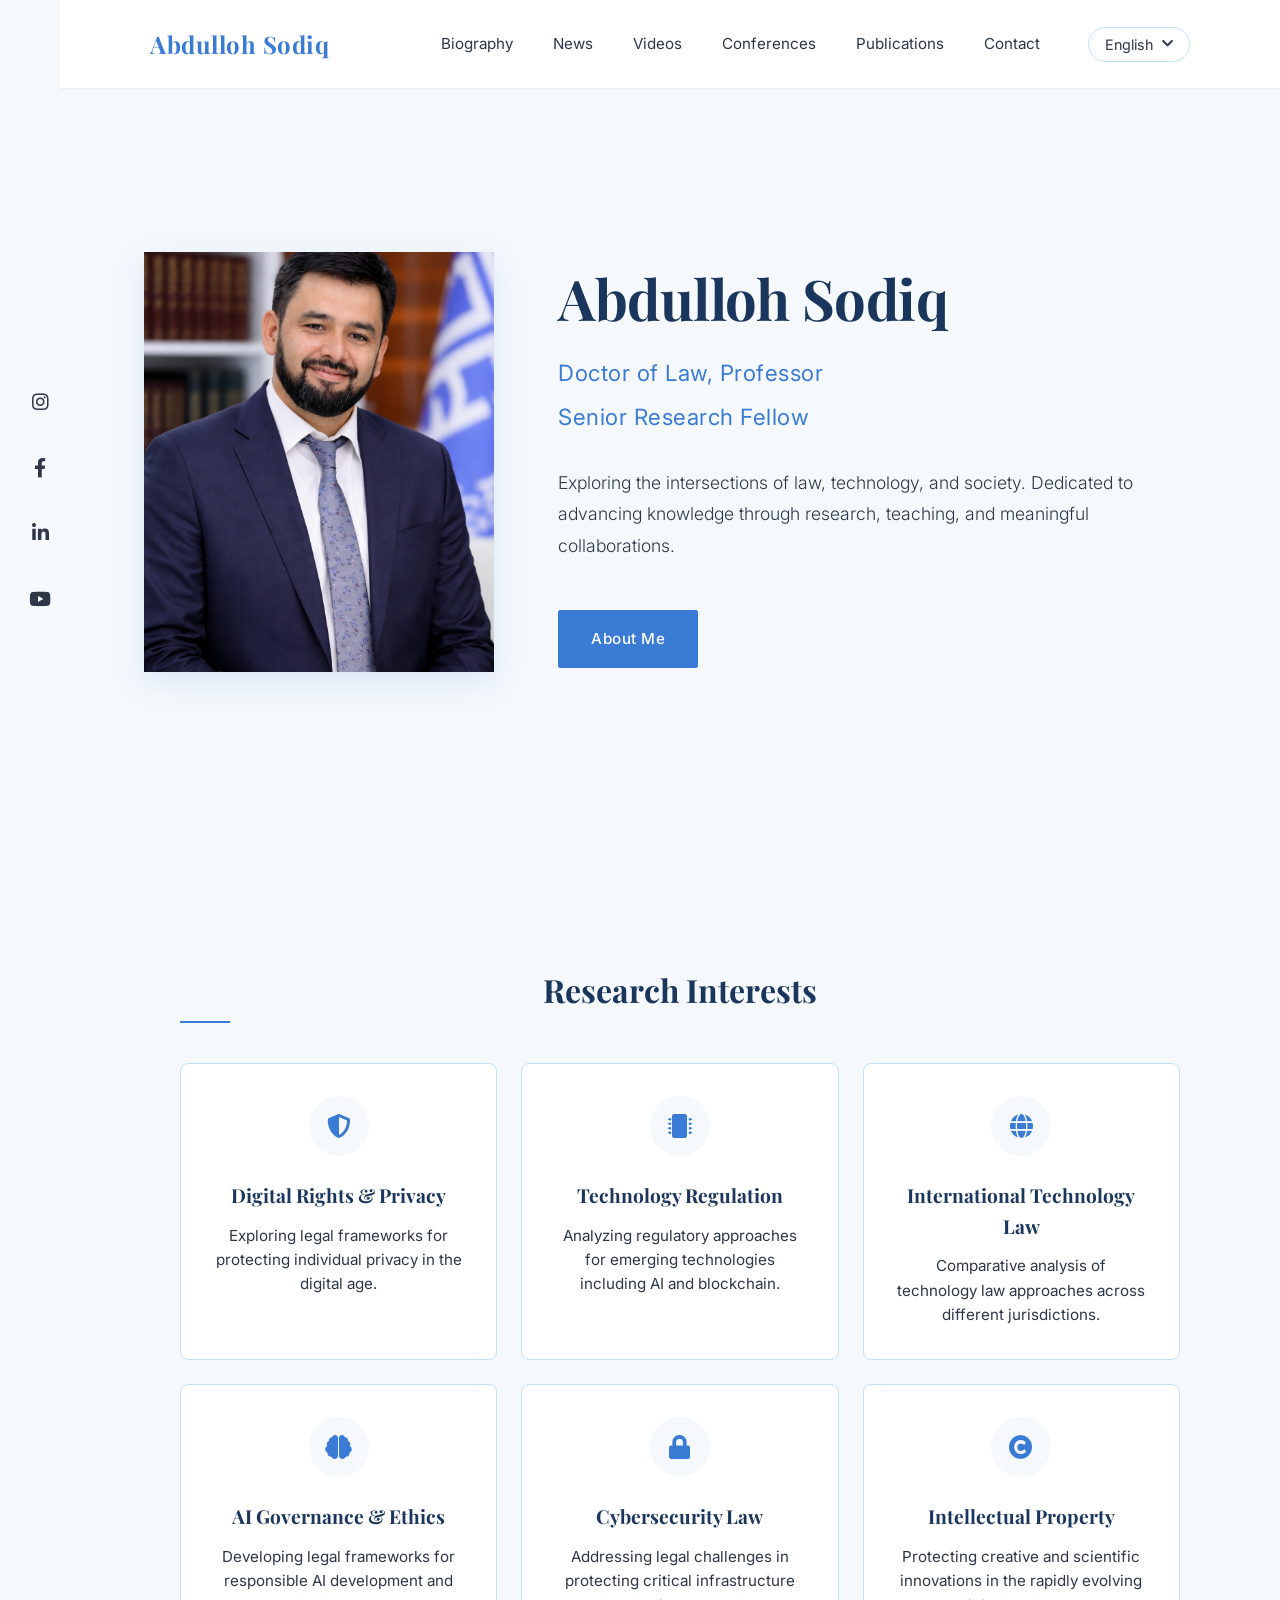
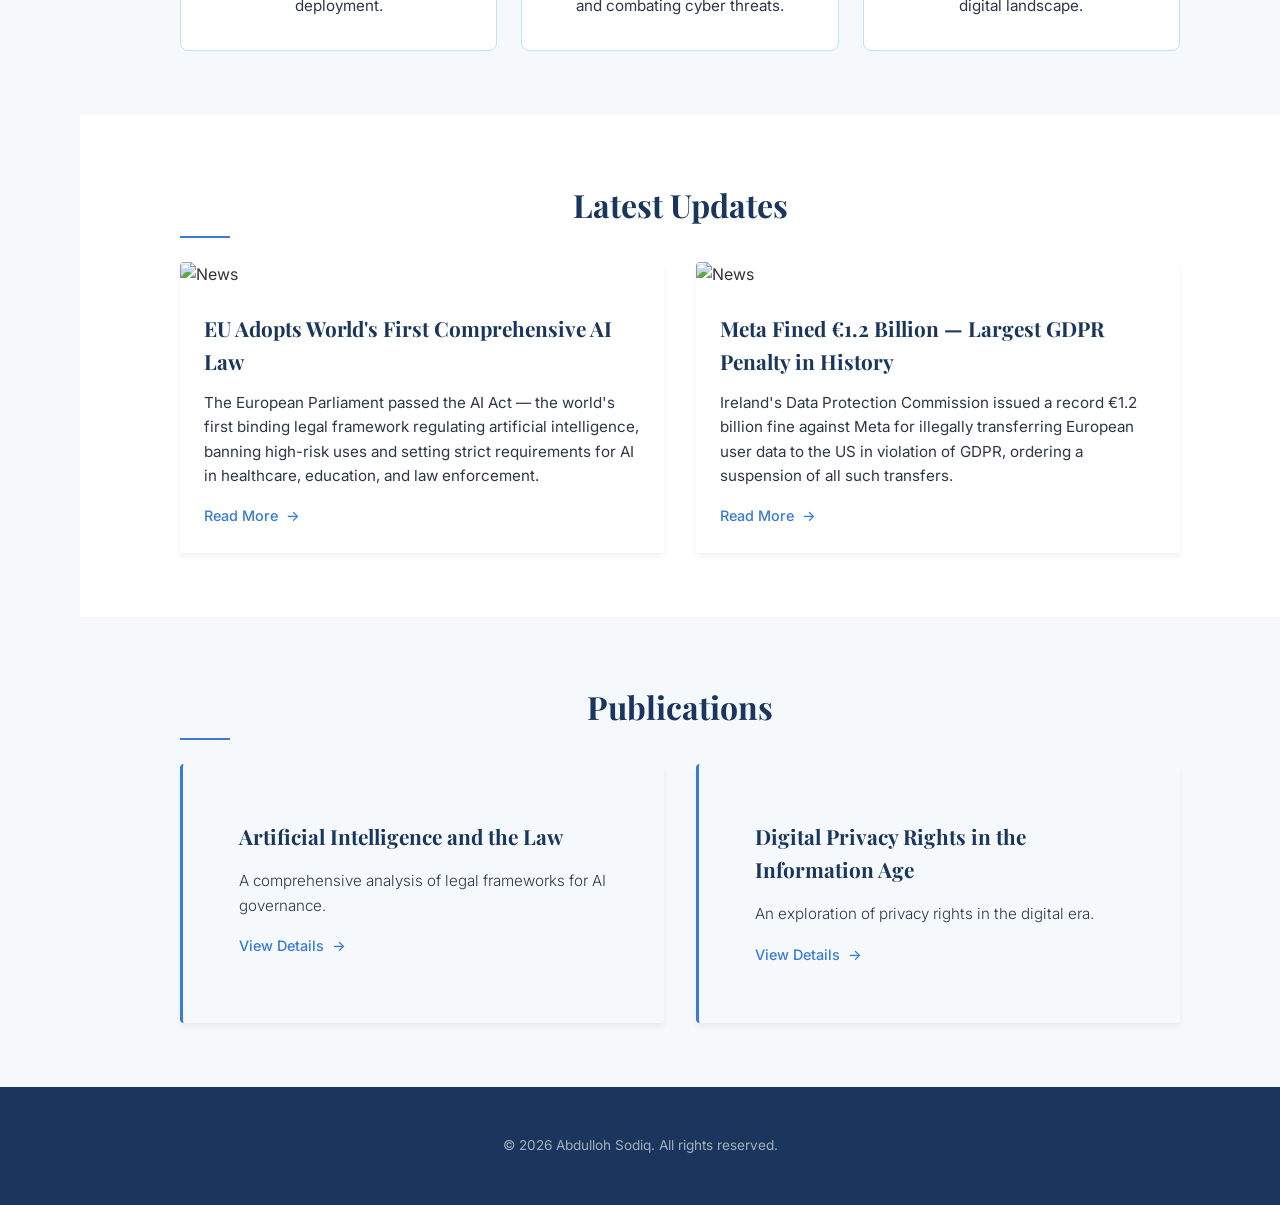
==== index.html @ 6190a271 "Update index.html" ====
<!DOCTYPE html>
<html lang="en">
<head>
    <meta charset="UTF-8">
    <meta name="viewport" content="width=device-width, initial-scale=1.0">
    <title>Abdulloh Sodiq - Professional Portfolio</title>
    <link href="https://fonts.googleapis.com/css2?family=Playfair+Display:wght@700&family=Inter:wght@300;400;500;600&display=swap" rel="stylesheet">
    <link rel="stylesheet" href="https://cdnjs.cloudflare.com/ajax/libs/font-awesome/5.15.3/css/all.min.css">
    <link rel="stylesheet" href="styles.css">
    
    <style>
        /* --- Layout Structure: Sidebar + Header --- */
        
        /* 1. Social Sidebar: Fixed Far Left, Full Height */
        .social-sidebar {
            position: fixed;
            top: 0;
            left: 0;
            height: 100vh; 
            width: 80px;
            background-color: var(--bg-white);
            border-right: 1px solid var(--border-color);
            z-index: 1001; 
            display: flex;
            flex-direction: column;
            align-items: center;
            box-shadow: 2px 0 10px rgba(0, 0, 0, 0.03);
        }
      


        .social-icons-group {
            margin-top: 100px; 
            display: flex;
            flex-direction: column;
            align-items: center;
        }

        .social-icon {
            width: 40px;
            height: 40px;
            margin: 0.8rem 0;
            color: var(--text-medium);
            display: flex;
            align-items: center;
            justify-content: center;
            transition: color 0.2s ease;
            text-decoration: none;
        }

        .social-icon:hover {
            color: var(--primary-blue);
        }

        .social-icon i {
            font-size: 1.2rem;
        }

        /* 2. Header: Fixed Top, but shifted right to clear sidebar */
        
        nav {
            max-width: calc(1200px - 80px); 
        }

        /* 3. Main Content: Shifted right to clear sidebar */
        main {
            margin-left: 80px;
        }

        /* --- Research Grid Styles --- */
        .focus-grid {
            display: grid;
            grid-template-columns: repeat(3, 1fr); 
            gap: 1.5rem;
            margin-top: 3rem;
        }

        @media (max-width: 992px) {
            .focus-grid {
                grid-template-columns: repeat(2, 1fr);
            }
        }

        @media (max-width: 768px) {
            .focus-grid {
                grid-template-columns: 1fr;
            }

            .social-sidebar {
                display: none;
            }

            header {
                left: 0;
            }
            main {
                margin-left: 0;
            }
        }

        /* Mobile Social Bar */
        .mobile-social-bar {
            display: none;
        }

        @media (max-width: 768px) {
            .mobile-social-bar {
                display: flex;
                justify-content: center;
                align-items: center;
                gap: 1.5rem;
                padding: 1rem;
                background-color: var(--bg-white);
                border-top: 1px solid var(--border-color);
            }

            .mobile-social-bar .social-icon {
                width: 44px;
                height: 44px;
                margin: 0;
                color: var(--text-medium);
                display: flex;
                align-items: center;
                justify-content: center;
                transition: color 0.2s ease;
                text-decoration: none;
            }

            .mobile-social-bar .social-icon:hover {
                color: var(--primary-blue);
            }

            .mobile-social-bar .social-icon i {
                font-size: 1.3rem;
            }
        }

        .focus-item {
            background: var(--bg-white);
            padding: 2rem;
            border-radius: 8px;
            border: 1px solid var(--border-color);
            text-align: center;
            transition: all 0.3s ease;
        }

        .focus-item:hover {
            border-color: var(--primary-blue);
            box-shadow: 0 10px 25px rgba(58, 123, 213, 0.08);
        }

        .focus-icon {
            width: 60px;
            height: 60px;
            margin: 0 auto 1.5rem;
            background-color: var(--bg-light);
            border-radius: 50%;
            display: flex;
            align-items: center;
            justify-content: center;
            color: var(--primary-blue);
            font-size: 1.5rem;
        }

        .focus-title {
            font-family: 'Playfair Display', serif;
            font-size: 1.2rem;
            color: var(--text-dark);
            margin-bottom: 0.8rem;
        }

        .focus-desc {
            font-size: 0.95rem;
            color: var(--text-medium);
            line-height: 1.6;
        }
    </style>
</head>
<body>

    <!-- Social Sidebar -->
    <div class="social-sidebar">
        <div class="social-icons-group">
            <a href="https://share.google/mGgowYeP6X7xsFa9G" class="social-icon" title="Instagram" target="_blank" rel="noopener noreferrer"><i class="fab fa-instagram"></i></a>
            <a href="https://www.facebook.com/share/1EpZqGsUV3/" class="social-icon" title="Facebook" target="_blank" rel="noopener noreferrer"><i class="fab fa-facebook-f"></i></a>
            <a href="https://uz.linkedin.com/in/abdulloh-sodiq-0b6926254" class="social-icon" title="LinkedIn" target="_blank" rel="noopener noreferrer"><i class="fab fa-linkedin-in"></i></a>
            <a href="https://youtube.com/@advokat_abdulloh_sodiq" class="social-icon" title="YouTube" target="_blank" rel="noopener noreferrer"><i class="fab fa-youtube"></i></a>
        </div>
    </div>

    <!-- Header -->
    <header>
        <nav>
            <a href="index.html" class="logo">Abdulloh Sodiq</a>
            
            <!-- NEW: Mobile Menu Toggle Button -->
            <button class="menu-toggle" id="menu-toggle" aria-label="Toggle navigation">
                <i class="fas fa-bars"></i>
            </button>

            <div class="nav-container">
                <ul class="nav-links" id="nav-links">
                    <li class="nav-item"><a href="biography.html" data-translate="bioLink">Biography</a></li>
                    <li class="nav-item"><a href="news.html" data-translate="newsLink">News</a></li>
                    <li class="nav-item"><a href="videos.html" data-translate="vidsLink">Videos</a></li>
                    <li class="nav-item"><a href="conferences.html" data-translate="confLink">Conferences</a></li>
                    <li class="nav-item"><a href="publications.html" data-translate="pubsLink">Publications</a></li>
                    <li class="nav-item"><a href="contact.html" data-translate="contactLink">Contact</a></li>
                </ul>
                
                <!-- Language Switcher (Hidden on mobile usually, but kept here) -->
                <div class="language-switcher">
                    <button class="language-button">
                        <span class="current-language">English</span>
                        <i class="fas fa-chevron-down"></i>
                    </button>
                    <div class="language-list">
                        <a href="#" class="language-option active" data-lang="en">English</a>
                        <a href="#" class="language-option" data-lang="ru">Русский</a>
                        <a href="#" class="language-option" data-lang="uz">O'zbek</a>
                    </div>
                </div>
            </div>
        </nav>
    </header>


    <main>
        <!-- Hero Section -->
        <section class="hero">
            <div class="hero-container">
                <div class="profile-image-container">
                    <img src="ChatGPT Image Mar 31, 2026 at 12_45_45 PM.png" alt="Profile" class="profile-image">
                </div>
                <div class="hero-content">
                    <h1 data-translate="name">Abdulloh Sodiq</h1>
                    <h2>
                        <span data-translate="title1">Doctor of Law, Professor</span>
                        <span data-translate="title2">Senior Research Fellow</span>
                    </h2>
                    <p data-translate="description">Exploring the intersections of law, technology, and society. Dedicated to advancing knowledge through research, teaching, and meaningful 
collaborations.</p>
                    <div class="hero-buttons">
                        <a href="biography.html" class="btn btn-primary" data-translate="aboutBtn">About Me</a>
                    </div>
                </div>
            </div>
        </section>

        <!-- Research Focus Section -->
        <section class="content-section" style="background-color: var(--bg-light);">
            <div class="content-container">
                <h2 class="section-title" style="text-align: center; display: block; width: 100%;" data-translate="bioResearch">Research Interests</h2>
                
                <div class="focus-grid">
                    <!-- Card 1 -->
                    <div class="focus-item">
                        <div class="focus-icon"><i class="fas fa-shield-alt"></i></div>
                        <h3 class="focus-title" data-translate="research1Title">Digital Rights & Privacy</h3>
                        <p class="focus-desc" data-translate="research1Desc">Exploring legal frameworks for protecting individual privacy in the digital age.</p>
                    </div>

                    <!-- Card 2 -->
                    <div class="focus-item">
                        <div class="focus-icon"><i class="fas fa-microchip"></i></div>
                        <h3 class="focus-title" data-translate="research2Title">Technology Regulation</h3>
                        <p class="focus-desc" data-translate="research2Desc">Analyzing regulatory approaches for emerging technologies including AI and blockchain.</p>
                    </div>

                    <!-- Card 3 -->
                    <div class="focus-item">
                        <div class="focus-icon"><i class="fas fa-globe"></i></div>
                        <h3 class="focus-title" data-translate="research3Title">International Technology Law</h3>
                        <p class="focus-desc" data-translate="research3Desc">Comparative analysis of technology law approaches across different jurisdictions.</p>
                    </div>

                    <!-- Card 4 -->
                    <div class="focus-item">
                        <div class="focus-icon"><i class="fas fa-brain"></i></div>
                        <h3 class="focus-title" data-translate="research4Title">AI Governance & Ethics</h3>
                        <p class="focus-desc" data-translate="research4Desc">Developing legal frameworks for responsible AI development and deployment.</p>
                    </div>

                    <!-- Card 5: Cybersecurity (FIXED) -->
                    <div class="focus-item">
                        <div class="focus-icon"><i class="fas fa-lock"></i></div>
                        <h3 class="focus-title" data-translate="research5Title">Cybersecurity Law</h3>
                        <p class="focus-desc" data-translate="research5Desc">Addressing legal challenges in protecting critical infrastructure and combating cyber threats.</p>
                    </div>

                    <!-- Card 6: IP Rights (FIXED) -->
                    <div class="focus-item">
                        <div class="focus-icon"><i class="fas fa-copyright"></i></div>
                        <h3 class="focus-title" data-translate="research6Title">Intellectual Property</h3>
                        <p class="focus-desc" data-translate="research6Desc">Protecting creative and scientific innovations in the rapidly evolving digital landscape.</p>
                    </div>
                </div>
            </div>
        </section>

        <!-- Latest News Section -->
        <section class="content-section" style="background-color: var(--bg-white);">
            <div class="content-container">
                <h2 class="section-title" style="text-align: center; display: block; width: 100%;" data-translate="latestUpdates">Latest Updates</h2>
                
                <div class="card-grid">
                    <div class="card">
                        <img src="https://picsum.photos/seed/eu-ai-act/400/250.jpg" alt="News" class="card-image">
                        <div class="card-content">
                            <h3 class="card-title" data-translate="news1Title">EU Adopts World's First Comprehensive AI Law</h3>
                            <p class="card-text" data-translate="news1Desc">The European Parliament passed the AI Act — the world's first binding legal framework regulating artificial intelligence.</p>
                            <a href="news.html" class="card-link" data-translate="readMore">Read More</a>
                        </div>
                    </div>

                    <div class="card">
                        <img src="https://picsum.photos/seed/meta-gdpr/400/250.jpg" alt="News" class="card-image">
                        <div class="card-content">
                            <h3 class="card-title" data-translate="news3Title">Meta Fined €1.2 Billion — Largest GDPR Penalty in History</h3>
                            <p class="card-text" data-translate="news3Desc">Ireland's Data Protection Commission issued a record €1.2 billion fine against Meta for illegally transferring European user data to the US.</p>
                            <a href="news.html" class="card-link" data-translate="readMore">Read More</a>
                        </div>
                    </div>
                </div>
            </div>
        </section>

        <!-- Publications Section -->
        <section class="content-section" style="background-color: var(--bg-light);">
            <div class="content-container">
                <h2 class="section-title" style="text-align: center; display: block; width: 100%;" data-translate="pubsTitle">Publications</h2>
                
                <div class="card-grid">
                    <div class="card detail-card" style="border-left: 3px solid var(--primary-blue);">
                        <div class="card-content">
                            <h3 class="card-title" data-translate="book1Title">Artificial Intelligence and the Law</h3>
                            <p class="card-text" data-translate="book1Desc">A comprehensive analysis of legal frameworks for AI governance.</p>
                            <a href="publications.html" class="card-link" data-translate="viewDetails">View Details</a>
                        </div>
                    </div>

                    <div class="card detail-card" style="border-left: 3px solid var(--primary-blue);">
                        <div class="card-content">
                            <h3 class="card-title" data-translate="book2Title">Digital Privacy Rights in the Information Age</h3>
                            <p class="card-text" data-translate="book2Desc">An exploration of privacy rights in the digital era.</p>
                            <a href="publications.html" class="card-link" data-translate="viewDetails">View Details</a>
                        </div>
                    </div>
                </div>
            </div>
        </section>
    </main>

    <!-- Mobile Social Bar (visible only on mobile) -->
    <div class="mobile-social-bar">
        <a href="https://share.google/mGgowYeP6X7xsFa9G" class="social-icon" title="Instagram" target="_blank" rel="noopener noreferrer"><i class="fab fa-instagram"></i></a>
        <a href="https://www.facebook.com/share/1EpZqGsUV3/" class="social-icon" title="Facebook" target="_blank" rel="noopener noreferrer"><i class="fab fa-facebook-f"></i></a>
        <a href="https://uz.linkedin.com/in/abdulloh-sodiq-0b6926254" class="social-icon" title="LinkedIn" target="_blank" rel="noopener noreferrer"><i class="fab fa-linkedin-in"></i></a>
        <a href="https://youtube.com/@advokat_abdulloh_sodiq" class="social-icon" title="YouTube" target="_blank" rel="noopener noreferrer"><i class="fab fa-youtube"></i></a>
    </div>

    <footer>
        <div class="footer-content">
            <!-- Changed name here -->
            <p class="copyright">&copy; 2026 Abdulloh Sodiq. <span data-translate="rights">All rights reserved.</span></p>
        </div>
    </footer>
  <!-- ... footer code ... -->

    <script src="translations.js"></script>
    
   <script>
    const menuToggle = document.getElementById('menu-toggle');
    const navLinks = document.getElementById('nav-links');
    const body = document.body;

    menuToggle.addEventListener('click', () => {
        navLinks.classList.toggle('active');
        
        // Toggle body scroll lock
        if (navLinks.classList.contains('active')) {
            body.classList.add('menu-open');
        } else {
            body.classList.remove('menu-open');
        }
    });

    // Close menu and unlock scroll when a link is clicked
    navLinks.querySelectorAll('a').forEach(link => {
        link.addEventListener('click', () => {
            navLinks.classList.remove('active');
            body.classList.remove('menu-open');
        });
    });
</script>


</body>
</html>
---- styles.css ----
/* Reset and base styles */
* {
    margin: 0;
    padding: 0;
    box-sizing: border-box;
    scroll-behavior: smooth;
}

body {
    font-family: 'Inter', sans-serif;
    line-height: 1.6;
    color: #333;
    background-color: #f5f9fc; /* Light blue background */
}

/* Color variables */
:root {
    --primary-blue: #3a7bd5;
    --secondary-blue: #5a9fe0;
    --light-blue: #f5f9fc;
    --accent-blue: #2c5282;
    --text-dark: #1a365d;
    --text-medium: #2d3748;
    --text-light: #4a5568;
    --bg-light: #f5f9fc;
    --bg-white: #ffffff;
    --border-color: #bee3f8;
}

/* Header and Navigation */
header {
    background-color: rgba(255, 255, 255, 0.98);
    position: fixed;
    top: 0;
    left: 0;
    right: 0;
    z-index: 1000;
    transition: all 0.3s ease;
    box-shadow: 0 1px 2px rgba(0, 0, 0, 0.05);
}

nav {
    display: flex;
    justify-content: space-between;
    align-items: center;
    max-width: 1200px;
    margin: 0 auto;
    padding: 1.5rem 2.5rem;
}

.logo {
    font-family: 'Playfair Display', serif;
    font-size: 1.5rem;
    font-weight: 700;
    color: var(--primary-blue);
    text-decoration: none;
    letter-spacing: 0.5px;
}

.nav-container {
    display: flex;
    align-items: center;
}

.nav-links {
    display: flex;
    list-style: none;
    margin-right: 2rem;
}

.nav-item {
    position: relative;
    margin-left: 2.5rem;
}

.nav-item > a {
    text-decoration: none;
    color: var(--text-medium);
    font-weight: 400;
    font-size: 0.95rem;
    transition: color 0.3s ease;
    padding: 0.5rem 0;
    display: inline-block;
}

.nav-item > a:hover {
    color: var(--primary-blue);
}

.nav-item > a::after {
    content: '';
    position: absolute;
    width: 0;
    height: 1px;
    bottom: 0;
    left: 0;
    background-color: var(--primary-blue);
    transition: width 0.3s ease;
}

.nav-item:hover > a::after {
    width: 100%;
}

/* Submenu styles */
.submenu {
    position: absolute;
    top: 100%;
    left: 0;
    background-color: var(--bg-white);
    min-width: 220px;
    box-shadow: 0 4px 12px rgba(0, 0, 0, 0.08);
    z-index: 100;
    opacity: 0;
    visibility: hidden;
    transform: translateY(10px);
    transition: all 0.3s ease;
    padding: 0.8rem 0;
    border-radius: 4px;
    border-top: 2px solid var(--primary-blue);
}

.nav-item:hover .submenu {
    opacity: 1;
    visibility: visible;
    transform: translateY(0);
}

.submenu li {
    display: block;
    margin: 0;
}

.submenu a {
    display: block;
    padding: 0.7rem 1.5rem;
    color: var(--text-medium);
    font-size: 0.9rem;
    text-decoration: none;
    transition: all 0.2s ease;
}

.submenu a:hover {
    color: var(--primary-blue);
    background-color: var(--light-blue);
    padding-left: 1.8rem;
}

/* Language Switcher Styles */
.language-switcher {
    position: relative;
    margin-left: 1rem;
}

.language-button {
    display: flex;
    align-items: center;
    background-color: transparent;
    border: 1px solid var(--border-color);
    border-radius: 30px;
    padding: 0.5rem 1rem;
    cursor: pointer;
    transition: all 0.3s ease;
    font-family: 'Inter', sans-serif;
    font-size: 0.9rem;
    color: var(--text-medium);
}

.language-button:hover {
    border-color: var(--primary-blue);
    color: var(--primary-blue);
}

.language-button i {
    margin-left: 0.5rem;
    font-size: 0.8rem;
    transition: transform 0.3s ease;
}

.language-switcher:hover .language-button i {
    transform: rotate(180deg);
}

.language-list {
    position: absolute;
    top: 100%;
    right: 0;
    background-color: var(--bg-white);
    min-width: 150px;
    box-shadow: 0 4px 15px rgba(0, 0, 0, 0.1);
    z-index: 100;
    border-radius: 8px;
    opacity: 0;
    visibility: hidden;
    transform: translateY(10px);
    transition: all 0.3s ease;
    margin-top: 0.5rem;
    overflow: hidden;
    border: 1px solid var(--border-color);
}

.language-switcher:hover .language-list {
    opacity: 1;
    visibility: visible;
    transform: translateY(0);
}

.language-option {
    display: flex;
    align-items: center;
    padding: 0.8rem 1.2rem;
    color: var(--text-medium);
    font-size: 0.9rem;
    text-decoration: none;
    transition: all 0.2s ease;
    cursor: pointer;
}

.language-option:hover {
    background-color: var(--light-blue);
    color: var(--primary-blue);
}

.language-option.active {
    color: var(--primary-blue);
    font-weight: 500;
    background-color: var(--light-blue);
}

.language-option::before {
    content: '';
    display: inline-block;
    width: 20px;
    height: 15px;
    margin-right: 0.8rem;
    background-size: contain;
    background-repeat: no-repeat;
    background-position: center;
}

.language-option[data-lang="en"]::before {
    background-image: url('https://cdn.jsdelivr.net/npm/flag-icon-css@3.5.0/flags/4x3/gb.svg');
}

.language-option[data-lang="ru"]::before {
    background-image: url('https://cdn.jsdelivr.net/npm/flag-icon-css@3.5.0/flags/4x3/ru.svg');
}

.language-option[data-lang="uz"]::before {
    background-image: url('https://cdn.jsdelivr.net/npm/flag-icon-css@3.5.0/flags/4x3/uz.svg');
}

/* Social Sidebar */
.social-sidebar {
    position: fixed;
    left: 0;
    top: 0;
    height: 100vh;
    width: 60px; /* Fixed width */
    background: transparent !important; 
    border-right: none !important;
    box-shadow: none !important;
    display: flex;
    flex-direction: column;
    align-items: center;
    justify-content: center;
    z-index: 1000;
    padding: 20px 0;
}

.social-icons-group {
    display: flex;
    flex-direction: column;
    align-items: center;
}

.social-icon {
    width: 40px;
    height: 40px;
    margin: 0.8rem 0;
    color: var(--text-medium);
    display: flex;
    align-items: center;
    justify-content: center;
    transition: color 0.2s ease;
    text-decoration: none;
}

.social-icon:hover {
    color: var(--primary-blue);
}

.social-icon i {
    font-size: 1.2rem;
}

/* Layout Fix for Desktop: Shift content right */
@media (min-width: 769px) {
    header {
        left: 60px; 
        width: calc(100% - 60px);
    }

    main {
        margin-left: 60px;
    }
    
    .social-sidebar {
        display: flex;
    }
    
    /* Hide mobile menu toggle on desktop */
    .menu-toggle {
        display: none;
    }
}

/* Layout Fix for Mobile: Full width */
@media (max-width: 768px) {
    .social-sidebar {
        display: none !important;
    }
    
    header {
        left: 0;
        width: 100%;
    }
    
    main {
        margin-left: 0;
    }
}

/* Hero Section */
.hero {
    min-height: 100vh;
    display: flex;
    align-items: center;
    padding: 10rem 4rem 8rem;
    background-color: var(--bg-light);
}

.hero-container {
    max-width: 1200px;
    margin: 0 auto;
    width: 100%;
    display: flex;
    align-items: center;
    gap: 4rem;
}

.profile-image-container {
    flex: 0 0 350px;
    position: relative;
}

.profile-image {
    width: 100%;
    height: 420px;
    object-fit: cover;
    box-shadow: 0 10px 30px rgba(58, 123, 213, 0.15);
    background-color: #e6f0fa;
    border: none;
}

.hero-content {
    flex: 1;
}

.hero h1 {
    font-family: 'Playfair Display', serif;
    font-size: 3.5rem;
    font-weight: 700;
    margin-bottom: 1.5rem;
    color: var(--text-dark);
    letter-spacing: -0.5px;
    line-height: 1.2;
}

.hero h2 {
    font-family: 'Inter', sans-serif;
    font-size: 1.4rem;
    font-weight: 400;
    color: var(--primary-blue);
    margin-bottom: 2rem;
    letter-spacing: 0.5px;
    line-height: 1.6;
}

.hero h2 span {
    display: block;
    margin-bottom: 0.5rem;
}

.hero p {
    font-family: 'Inter', sans-serif;
    font-size: 1.1rem;
    font-weight: 300;
    max-width: 600px;
    margin-bottom: 3rem;
    color: var(--text-medium);
    line-height: 1.8;
}

.hero-buttons {
    display: flex;
    gap: 1.5rem;
    margin-top: 1rem;
}

.btn {
    font-family: 'Inter', sans-serif;
    font-size: 0.95rem;
    font-weight: 500;
    padding: 1rem 2rem;
    border-radius: 2px;
    cursor: pointer;
    transition: all 0.3s ease;
    text-decoration: none;
    letter-spacing: 0.5px;
    display: inline-block;
}

.btn-primary {
    background-color: var(--primary-blue);
    color: white;
    border: 1px solid var(--primary-blue);
}

.btn-primary:hover {
    background-color: var(--accent-blue);
    border-color: var(--accent-blue);
}

/* Page Header */
.page-header {
    padding: 10rem 2rem 4rem;
    background-color: var(--bg-white);
    text-align: center;
}

.page-title {
    font-family: 'Playfair Display', serif;
    font-size: 3rem;
    font-weight: 700;
    color: var(--text-dark);
    margin-bottom: 1rem;
    position: relative;
    display: inline-block;
}

.page-title::after {
    content: '';
    position: absolute;
    bottom: -10px;
    left: 50%;
    transform: translateX(-50%);
    width: 60px;
    height: 2px;
    background-color: var(--primary-blue);
}

/* Content Sections */
.content-section {
    padding: 4rem 2rem;
    background-color: var(--bg-white);
}

.content-container {
    max-width: 1000px;
    margin: 0 auto;
}

.section-title {
    font-family: 'Playfair Display', serif;
    font-size: 2rem;
    font-weight: 700;
    color: var(--text-dark);
    margin-bottom: 2rem;
    position: relative;
    display: inline-block;
}

.section-title::after {
    content: '';
    position: absolute;
    bottom: -8px;
    left: 0;
    width: 50px;
    height: 2px;
    background-color: var(--primary-blue);
}

/* Timeline Styles */
.timeline {
    margin-top: 2rem;
}

.timeline-item {
    display: flex;
    margin-bottom: 2rem;
    position: relative;
}

.timeline-item::before {
    content: '';
    position: absolute;
    left: 50px;
    top: 0;
    bottom: -2rem;
    width: 1px;
    background-color: var(--border-color);
}

.timeline-item:last-child::before {
    display: none;
}

.timeline-year {
    flex: 0 0 100px;
    font-family: 'Playfair Display', serif;
    font-size: 1.2rem;
    font-weight: 700;
    color: var(--primary-blue);
    position: relative;
    z-index: 1;
}

.timeline-content {
    flex: 1;
    padding-left: 1.5rem;
}

.timeline-title {
    font-family: 'Inter', sans-serif;
    font-size: 1.1rem;
    font-weight: 500;
    color: var(--text-dark);
    margin-bottom: 0.5rem;
}

.timeline-description {
    font-family: 'Inter', sans-serif;
    font-size: 1rem;
    color: var(--text-medium);
    margin-bottom: 0.5rem;
}

.timeline-location {
    font-family: 'Inter', sans-serif;
    font-size: 0.9rem;
    color: var(--text-light);
    font-style: italic;
}

/* Card Styles */
.card-grid {
    display: grid;
    grid-template-columns: repeat(auto-fit, minmax(300px, 1fr));
    gap: 2rem;
    margin-top: 2rem;
}

.card {
    background-color: var(--bg-white);
    border-radius: 4px;
    overflow: hidden;
    box-shadow: 0 4px 6px rgba(0, 0, 0, 0.05);
    transition: transform 0.3s ease, box-shadow 0.3s ease;
}

.card:hover {
    transform: translateY(-5px);
    box-shadow: 0 10px 20px rgba(0, 0, 0, 0.1);
}

.card-image {
    width: 100%;
    height: 200px;
    object-fit: cover;
}

.card-content {
    padding: 1.5rem;
}

.card-title {
    font-family: 'Playfair Display', serif;
    font-size: 1.3rem;
    font-weight: 700;
    color: var(--text-dark);
    margin-bottom: 0.8rem;
}

.card-text {
    font-family: 'Inter', sans-serif;
    font-size: 0.95rem;
    color: var(--text-medium);
    line-height: 1.6;
}

.card-date {
    font-family: 'Inter', sans-serif;
    font-size: 0.85rem;
    color: var(--primary-blue);
    margin-bottom: 0.5rem;
}

.card-link {
    font-family: 'Inter', sans-serif;
    font-size: 0.9rem;
    color: var(--primary-blue);
    text-decoration: none;
    font-weight: 500;
    display: inline-flex;
    align-items: center;
    margin-top: 1rem;
}

.card-link:hover {
    text-decoration: underline;
}

.card-link::after {
    content: '→';
    margin-left: 0.5rem;
    transition: transform 0.3s ease;
}

.card-link:hover::after {
    transform: translateX(3px);
}

/* Detail Cards */
.detail-card {
    background-color: var(--light-blue);
    padding: 2rem;
    border-radius: 4px;
    transition: transform 0.3s ease, box-shadow 0.3s ease;
    border-left: 3px solid var(--primary-blue);
}

.detail-card:hover {
    transform: translateY(-5px);
    box-shadow: 0 10px 20px rgba(0, 0, 0, 0.05);
}

.detail-card h3 {
    font-family: 'Playfair Display', serif;
    font-size: 1.3rem;
    font-weight: 700;
    color: var(--text-dark);
    margin-bottom: 1rem;
}

.detail-card p {
    font-family: 'Inter', sans-serif;
    font-size: 0.95rem;
    font-weight: 300;
    color: var(--text-medium);
    line-height: 1.6;
}

/* Footer */
footer {
    background-color: var(--text-dark);
    color: white;
    padding: 3rem 2rem;
    text-align: center;
}

.footer-content {
    max-width: 1000px;
    margin: 0 auto;
}

.footer-logo {
    font-family: 'Playfair Display', serif;
    font-size: 1.5rem;
    font-weight: 700;
    margin-bottom: 1rem;
    color: white;
}

.footer-text {
    font-family: 'Inter', sans-serif;
    font-size: 0.9rem;
    color: rgba(255, 255, 255, 0.7);
    margin-bottom: 1.5rem;
}

.footer-links {
    display: flex;
    justify-content: center;
    gap: 2rem;
    margin-bottom: 2rem;
    flex-wrap: wrap;
}

.footer-links a {
    color: rgba(255, 255, 255, 0.7);
    text-decoration: none;
    font-family: 'Inter', sans-serif;
    font-size: 0.9rem;
    transition: color 0.3s ease;
}

.footer-links a:hover {
    color: white;
}

.copyright {
    font-family: 'Inter', sans-serif;
    font-size: 0.85rem;
    color: rgba(255, 255, 255, 0.6);
}

/* No Sidebar body class utility */
body.no-sidebar main {
    margin-left: 0;
}

/* === NEW: Profile Layout with Image (Biography) === */
.profile-layout {
    display: flex;
    flex-direction: row;
    align-items: center;
    gap: 4rem;
}

.profile-text {
    flex: 1;
}

.profile-image-wrapper {
    flex: 0 0 300px;
    display: flex;
    justify-content: center;
    align-items: center;
}

.profile-photo {
    width: 100%;
    max-width: 300px;
    height: 350px;
    object-fit: cover;
    border-radius: 4px;
    box-shadow: 0 15px 40px rgba(0, 0, 0, 0.15);
}

/* === NEW: Awards Grid (Biography) === */
.awards-grid {
    display: grid;
    grid-template-columns: repeat(auto-fit, minmax(220px, 1fr));
    gap: 2rem;
    margin-top: 2rem;
}

.award-card {
    background-color: #ffffff;
    padding: 2rem 1.5rem;
    text-align: center;
    border-radius: 8px;
    box-shadow: 0 5px 15px rgba(0,0,0,0.05);
    transition: transform 0.3s ease, box-shadow 0.3s ease;
    border: 1px solid #e2e8f0;
}

.award-card:hover {
    transform: translateY(-5px);
    box-shadow: 0 10px 25px rgba(58, 123, 213, 0.15);
    border-color: var(--primary-blue);
}

.award-icon {
    font-size: 2.5rem;
    color: var(--primary-blue);
    margin-bottom: 1rem;
}

.award-card h3 {
    font-family: 'Inter', sans-serif;
    font-size: 1.1rem;
    font-weight: 600;
    color: var(--text-dark);
    margin-bottom: 0.5rem;
}

.award-card p {
    font-size: 0.9rem;
    color: var(--text-light);
    font-weight: 500;
}

/* Utility for alternating background */
.content-section.alt-bg {
    background-color: var(--bg-light);
}

/* === Contact Page Specific Styles === */
.contact-wrapper {
    display: grid;
    grid-template-columns: 1fr 1.2fr;
    gap: 3rem;
}

@media (max-width: 768px) {
    .contact-wrapper {
        grid-template-columns: 1fr;
    }
}

.contact-info-section {
    background: var(--bg-light);
    padding: 2.5rem;
    border-radius: 8px;
    height: fit-content;
}

.info-item {
    display: flex;
    margin-bottom: 2rem;
}

.info-icon {
    flex-shrink: 0;
    width: 50px;
    height: 50px;
    background-color: rgba(58, 123, 213, 0.1);
    border-radius: 50%;
    display: flex;
    align-items: center;
    justify-content: center;
    color: var(--primary-blue);
    font-size: 1.2rem;
    margin-right: 1.5rem;
}

.info-content h3 {
    font-family: 'Playfair Display', serif;
    font-size: 1.1rem;
    color: var(--text-dark);
    margin-bottom: 0.5rem;
}

.info-content p {
    font-size: 0.95rem;
    color: var(--text-medium);
    line-height: 1.6;
}

.info-content a {
    color: var(--primary-blue);
    text-decoration: none;
    transition: color 0.3s;
}

.info-content a:hover {
    text-decoration: underline;
}

.map-placeholder {
    margin-top: 2rem;
    border-radius: 8px;
    overflow: hidden;
    height: 200px;
    position: relative;
}

.map-placeholder img {
    width: 100%;
    height: 100%;
    object-fit: cover;
    filter: grayscale(20%);
}

.map-overlay {
    position: absolute;
    top: 0;
    left: 0;
    width: 100%;
    height: 100%;
    background: linear-gradient(45deg, rgba(58, 123, 213, 0.1), transparent);
}

.contact-form-section {
    background: var(--bg-white);
    padding: 2.5rem;
    border-radius: 8px;
    box-shadow: 0 5px 20px rgba(0,0,0,0.05);
}

.form-group {
    margin-bottom: 1.5rem;
}

.form-group label {
    display: block;
    margin-bottom: 0.5rem;
    font-weight: 500;
    color: var(--text-dark);
    font-size: 0.9rem;
}

.form-control {
    width: 100%;
    padding: 1rem;
    border: 1px solid var(--border-color);
    border-radius: 4px;
    font-family: 'Inter', sans-serif;
    font-size: 1rem;
    transition: border-color 0.3s ease, box-shadow 0.3s ease;
    background-color: var(--bg-light);
}

.form-control:focus {
    outline: none;
    border-color: var(--primary-blue);
    box-shadow: 0 0 0 3px rgba(58, 123, 213, 0.1);
    background-color: white;
}

textarea.form-control {
    min-height: 150px;
    resize: vertical;
}

.btn-submit {
    background-color: var(--primary-blue);
    color: white;
    border: none;
    padding: 1rem 2.5rem;
    font-size: 1rem;
    border-radius: 50px;
    cursor: pointer;
    font-family: 'Inter', sans-serif;
    font-weight: 500;
    transition: all 0.3s ease;
    width: 100%;
}

.btn-submit:hover {
    background-color: var(--accent-blue);
    transform: translateY(-2px);
    box-shadow: 0 5px 15px rgba(58, 123, 213, 0.3);
}

.social-links-contact {
    display: flex;
    gap: 1rem;
    margin-top: 1rem;
}

.social-btn {
    width: 40px;
    height: 40px;
    border-radius: 50%;
    background: white;
    border: 1px solid var(--border-color);
    display: flex;
    align-items: center;
    justify-content: center;
    color: var(--text-medium);
    transition: all 0.3s;
    text-decoration: none;
}

.social-btn:hover {
    background: var(--primary-blue);
    border-color: var(--primary-blue);
    color: white;
}

/* === Videos Page Specific Styles === */
.video-card {
    background: var(--bg-white);
    border-radius: 8px;
    overflow: hidden;
    box-shadow: 0 4px 15px rgba(0,0,0,0.05);
    transition: transform 0.3s ease, box-shadow 0.3s ease;
}

.video-card:hover {
    transform: translateY(-5px);
    box-shadow: 0 15px 30px rgba(0,0,0,0.1);
}

.video-wrapper {
    position: relative;
    overflow: hidden;
    height: 200px;
}

.video-wrapper img {
    width: 100%;
    height: 100%;
    object-fit: cover;
    transition: transform 0.5s ease;
}

.video-card:hover .video-wrapper img {
    transform: scale(1.05);
}

.play-btn {
    position: absolute;
    top: 50%;
    left: 50%;
    transform: translate(-50%, -50%);
    width: 60px;
    height: 60px;
    background-color: rgba(255, 255, 255, 0.9);
    border-radius: 50%;
    display: flex;
    align-items: center;
    justify-content: center;
    color: var(--primary-blue);
    font-size: 1.5rem;
    transition: all 0.3s ease;
    box-shadow: 0 5px 15px rgba(0,0,0,0.2);
}

.video-card:hover .play-btn {
    background-color: var(--primary-blue);
    color: white;
    transform: translate(-50%, -50%) scale(1.1);
}

.duration-badge {
    position: absolute;
    bottom: 10px;
    right: 10px;
    background-color: rgba(0, 0, 0, 0.8);
    color: white;
    padding: 3px 8px;
    border-radius: 4px;
    font-size: 0.75rem;
    font-weight: 500;
}

.featured-video {
    display: flex;
    flex-direction: column;
    background: var(--bg-white);
    border-radius: 8px;
    overflow: hidden;
    box-shadow: 0 10px 30px rgba(0,0,0,0.08);
    margin-bottom: 3rem;
}

@media (min-width: 768px) {
    .featured-video {
        flex-direction: row;
        height: 400px;
    }
    .featured-video .featured-content {
        flex: 1;
        display: flex;
        flex-direction: column;
        justify-content: center;
    }
    .featured-video .featured-img-wrapper {
        flex: 1.5;
    }
}

.featured-img-wrapper {
    position: relative;
    height: 250px;
    overflow: hidden;
}

@media (min-width: 768px) {
    .featured-img-wrapper {
        height: 100%;
    }
}

.featured-img-wrapper img {
    width: 100%;
    height: 100%;
    object-fit: cover;
}

.featured-content {
    padding: 2rem;
}

.featured-tag {
    color: var(--primary-blue);
    font-weight: 600;
    font-size: 0.85rem;
    text-transform: uppercase;
    letter-spacing: 1px;
    margin-bottom: 1rem;
    display: inline-block;
}

/* === Conferences Page Specific Styles === */
.conf-card {
    background: var(--bg-white);
    border-radius: 8px;
    overflow: hidden;
    box-shadow: 0 5px 15px rgba(0,0,0,0.05);
    transition: transform 0.3s ease;
    margin-bottom: 2rem;
    border: 1px solid var(--border-color);
}

.conf-card:hover {
    transform: translateY(-5px);
    box-shadow: 0 15px 30px rgba(58, 123, 213, 0.1);
}

.conf-img-wrapper {
    position: relative;
    height: 200px;
    overflow: hidden;
}

.conf-img-wrapper img {
    width: 100%;
    height: 100%;
    object-fit: cover;
    transition: transform 0.5s ease;
}

.conf-card:hover .conf-img-wrapper img {
    transform: scale(1.05);
}

.conf-date-badge {
    position: absolute;
    top: 1rem;
    left: 1rem;
    background-color: var(--primary-blue);
    color: white;
    padding: 0.5rem 1rem;
    border-radius: 4px;
    font-size: 0.9rem;
    font-weight: 600;
    box-shadow: 0 4px 10px rgba(0,0,0,0.2);
}

.conf-status-badge {
    position: absolute;
    top: 1rem;
    right: 1rem;
    background-color: #28a745;
    color: white;
    padding: 0.3rem 0.8rem;
    border-radius: 20px;
    font-size: 0.75rem;
    text-transform: uppercase;
    letter-spacing: 1px;
}

.conf-card-content {
    padding: 1.5rem;
}

.conf-location {
    display: flex;
    align-items: center;
    color: var(--primary-blue);
    font-size: 0.9rem;
    margin-bottom: 0.5rem;
}

.conf-location i {
    margin-right: 0.5rem;
}

.conf-card-title {
    font-family: 'Playfair Display', serif;
    font-size: 1.4rem;
    margin-bottom: 1rem;
    color: var(--text-dark);
}

.conf-card-desc {
    color: var(--text-medium);
    font-size: 0.95rem;
    margin-bottom: 1.5rem;
    line-height: 1.6;
}

.conf-footer {
    display: flex;
    justify-content: space-between;
    align-items: center;
    border-top: 1px solid var(--border-color);
    padding-top: 1rem;
    margin-top: 1rem;
}

.conf-role {
    font-weight: 600;
    color: var(--text-dark);
    font-size: 0.9rem;
}

.past-conf-section {
    background-color: var(--bg-white);
    padding: 4rem 0;
}

.past-timeline-item {
    display: flex;
    margin-bottom: 2rem;
    background: var(--bg-light);
    border-radius: 8px;
    overflow: hidden;
}

.past-timeline-img {
    flex: 0 0 150px;
    height: 150px;
}

.past-timeline-img img {
    width: 100%;
    height: 100%;
    object-fit: cover;
}

.past-timeline-content {
    padding: 1.5rem;
    flex: 1;
}

.past-year {
    font-family: 'Playfair Display', serif;
    font-size: 1.1rem;
    color: var(--primary-blue);
    font-weight: 700;
    margin-bottom: 0.5rem;
    display: block;
}

@media (max-width: 768px) {
    .past-timeline-item {
        flex-direction: column;
    }
    .past-timeline-img {
        flex: none;
        height: 200px;
        width: 100%;
    }
}

/* === Publications Page Specific Styles === */
.book-card {
    display: flex;
    flex-direction: column;
    background: var(--bg-white);
    border-radius: 8px;
    overflow: hidden;
    box-shadow: 0 5px 15px rgba(0,0,0,0.05);
    transition: transform 0.3s ease;
}

.book-card:hover {
    transform: translateY(-5px);
}

.book-img-wrapper {
    height: 250px;
    overflow: hidden;
    position: relative;
}

.book-img-wrapper img {
    width: 100%;
    height: 100%;
    object-fit: cover;
}

.book-tag {
    position: absolute;
    bottom: 10px;
    left: 10px;
    background: var(--primary-blue);
    color: white;
    padding: 4px 12px;
    border-radius: 4px;
    font-size: 0.8rem;
    font-weight: 600;
}

.book-content {
    padding: 1.5rem;
}

.book-title {
    font-family: 'Playfair Display', serif;
    font-size: 1.3rem;
    color: var(--text-dark);
    margin-bottom: 0.5rem;
}

.book-meta {
    font-size: 0.85rem;
    color: var(--text-light);
    margin-bottom: 1rem;
    display: flex;
    align-items: center;
    gap: 1rem;
}

.book-desc {
    font-size: 0.95rem;
    color: var(--text-medium);
    line-height: 1.6;
    margin-bottom: 1.5rem;
}

.book-actions {
    display: flex;
    gap: 1rem;
}

.article-list-item {
    background: var(--bg-white);
    border-left: 4px solid var(--primary-blue);
    padding: 1.5rem;
    margin-bottom: 1.5rem;
    border-radius: 0 8px 8px 0;
    box-shadow: 0 2px 10px rgba(0,0,0,0.03);
    transition: transform 0.2s;
}

.article-list-item:hover {
    transform: translateX(5px);
}

.article-header {
    display: flex;
    justify-content: space-between;
    align-items: flex-start;
    margin-bottom: 0.5rem;
}

.article-year {
    font-family: 'Playfair Display', serif;
    color: var(--primary-blue);
    font-weight: 700;
    font-size: 1.1rem;
}

.article-title {
    font-size: 1.1rem;
    font-weight: 600;
    color: var(--text-dark);
    margin-bottom: 0.5rem;
}

.article-journal {
    font-style: italic;
    color: var(--text-light);
    font-size: 0.9rem;
    margin-bottom: 1rem;
    display: block;
}

.citation-badge {
    display: inline-flex;
    align-items: center;
    background-color: #e6f0fa;
    color: var(--primary-blue);
    padding: 0.2rem 0.6rem;
    border-radius: 20px;
    font-size: 0.75rem;
    font-weight: 600;
    margin-right: 0.5rem;
}

.citation-badge i {
    margin-right: 0.3rem;
}

.paper-grid {
    display: grid;
    grid-template-columns: repeat(auto-fill, minmax(300px, 1fr));
    gap: 1.5rem;
}

.paper-card {
    background: var(--bg-white);
    padding: 1.5rem;
    border-radius: 8px;
    border: 1px solid var(--border-color);
    transition: all 0.3s;
}

.paper-card:hover {
    border-color: var(--primary-blue);
    box-shadow: 0 5px 15px rgba(0,0,0,0.05);
}

.paper-type {
    text-transform: uppercase;
    font-size: 0.7rem;
    color: var(--text-light);
    letter-spacing: 1px;
    margin-bottom: 0.5rem;
}

.paper-title {
    font-family: 'Playfair Display', serif;
    font-size: 1.1rem;
    color: var(--text-dark);
    margin-bottom: 1rem;
    line-height: 1.4;
}

.paper-footer {
    display: flex;
    justify-content: space-between;
    align-items: center;
    margin-top: 1rem;
    padding-top: 1rem;
    border-top: 1px solid var(--border-color);
}

/* Responsive Design */
@media (max-width: 992px) {
    .hero-container {
        flex-direction: column;
        text-align: center;
    }

    .profile-image-container {
        flex: 0 0 auto;
        width: 100%;
        max-width: 350px;
        margin-bottom: 2rem;
    }

    .hero-content {
        width: 100%;
    }

    .hero p {
        max-width: 100%;
    }

    .hero-buttons {
        justify-content: center;
    }

    .nav-links {
        margin-right: 1.5rem;
    }

    .nav-item {
        margin-left: 1.8rem;
    }

    .hero h1 {
        font-size: 3.2rem;
    }
}

@media (max-width: 768px) {
    /* --- MOBILE NAVIGATION FIX --- */
    
    /* 1. Container Setup */
    nav {
        flex-wrap: nowrap; /* Prevent wrapping onto new lines */
        position: relative;
        padding: 1rem 1.5rem;
        align-items: center;
    }
    
    /* 2. Logo (Left) */
    .logo {
        order: 1;
        flex: 1; /* Takes available space, pushes right items to edge */
        z-index: 10;
    }

    /* 3. Hamburger Menu Toggle (Far Right) */
    .menu-toggle {
        display: block;
        order: 3; /* Last item visually */
        background: none;
        border: none;
        font-size: 1.5rem;
        color: var(--text-dark);
        cursor: pointer;
        padding: 0.5rem;
        margin-left: 1rem;
        z-index: 11;
    }

    /* 4. Nav Container (Holds Language + Links) */
    .nav-container {
        order: 2; /* Between Logo and Hamburger */
        display: flex;
        align-items: center;
        position: static; /* Reset positioning */
    }

    /* 5. Language Switcher (Right Corner) */
    .language-switcher {
        position: relative;
        margin-left: 0;
        margin-right: 0; /* Hamburger provides margin now */
    }
    
    .language-button {
        padding: 0.4rem 0.8rem;
        font-size: 0.85rem;
    }

    /* 6. Nav Links (Dropdown) */
    .nav-links {
        display: none; /* Hidden by default */
        position: absolute;
        top: 100%; /* Directly below header */
        left: 0;
        width: 100%;
        background-color: var(--bg-white);
        flex-direction: column;
        box-shadow: 0 5px 15px rgba(0,0,0,0.1);
        z-index: 999;
        padding: 1rem 0;
        margin: 0;
        border-top: 1px solid var(--border-color);
    }

    .nav-links.active {
        display: flex;
    }

    .nav-item {
        margin: 0;
        width: 100%;
        text-align: left;
    }

    .nav-item > a {
        display: block;
        padding: 0.8rem 1.5rem;
        border-bottom: 1px solid var(--border-color);
        width: 100%;
    }
    
    .nav-item > a::after {
        display: none; /* Hide hover line on mobile */
    }

    /* Submenu Mobile Logic */
    .submenu {
        position: static;
        opacity: 1;
        visibility: visible;
        transform: none;
        box-shadow: none;
        border-top: none;
        padding-left: 1.5rem;
        background-color: var(--bg-light);
        display: none; /* Simple toggle or hover */
    }
    
    .nav-item:hover .submenu {
        display: block;
    }
    
    /* Adjust Language Dropdown on Mobile */
    .language-list {
        right: 0;
        left: auto;
        min-width: 140px;
    }

    /* --- GENERAL MOBILE STYLES --- */
    
    /* Reduce top padding for mobile */
    .page-header {
        padding: 6rem 1.5rem 3rem;
    }

    .hero {
        padding: 6rem 1.5rem 3rem;
        min-height: auto;
    }

    main {
        margin-top: 0;
    }

    body.menu-open {
        overflow: hidden;
        height: 100vh;
    }
    
    /* Reset layout styles for content */
    .hero h1 {
        font-size: 2.4rem;
    }

    .hero h2 {
        font-size: 1.1rem;
    }

    .hero-buttons {
        flex-direction: column;
        width: 100%;
        max-width: 280px;
        margin: 0 auto;
    }

    .hero-container {
        flex-direction: column !important;
        text-align: center;
        gap: 2rem;
    }

    .profile-image-container {
        flex: none !important;
        width: 100% !important;
        max-width: 260px !important;
        margin: 0 auto;
    }

    .profile-image {
        height: 300px !important;
        width: 100% !important;
        object-fit: cover !important;
        object-position: top center !important;
    }

    .hero-content {
        width: 100%;
    }

    .hero p {
        max-width: 100%;
    }

    .hero-buttons {
        justify-content: center;
    }

    .page-title {
        font-size: 2rem;
    }

    .section-title {
        font-size: 1.5rem;
    }

    .footer-links {
        flex-direction: column;
        gap: 1rem;
    }
    
    /* Social Sidebar Hidden on Mobile */
    .social-sidebar {
        display: none !important;
    }
}

@media (max-width: 576px) {
    .nav-links {
        flex-direction: column;
        align-items: center;
    }

    .hero h1 {
        font-size: 2rem;
    }
    
    .timeline-item {
        flex-direction: column;
    }

    .timeline-year {
        margin-bottom: 0.5rem;
    }

    .timeline-item::before {
        left: 0;
    }
}
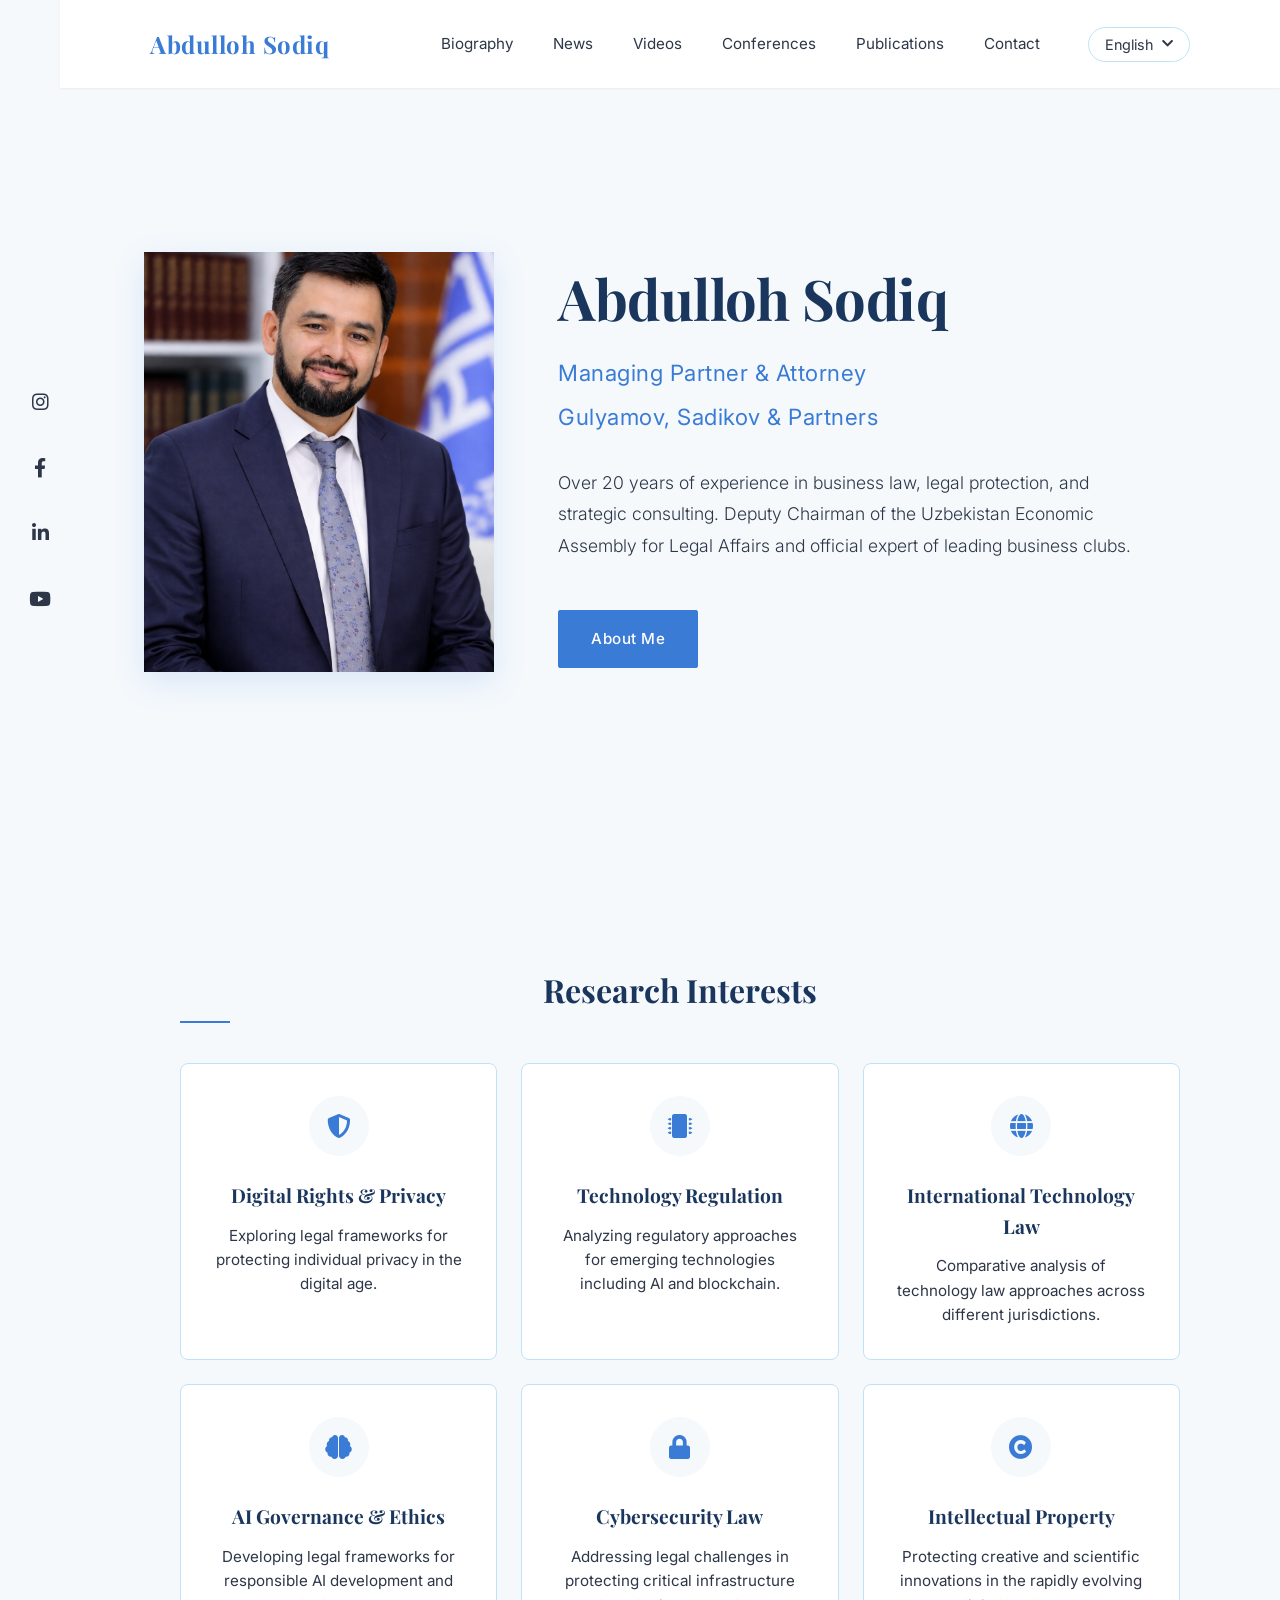
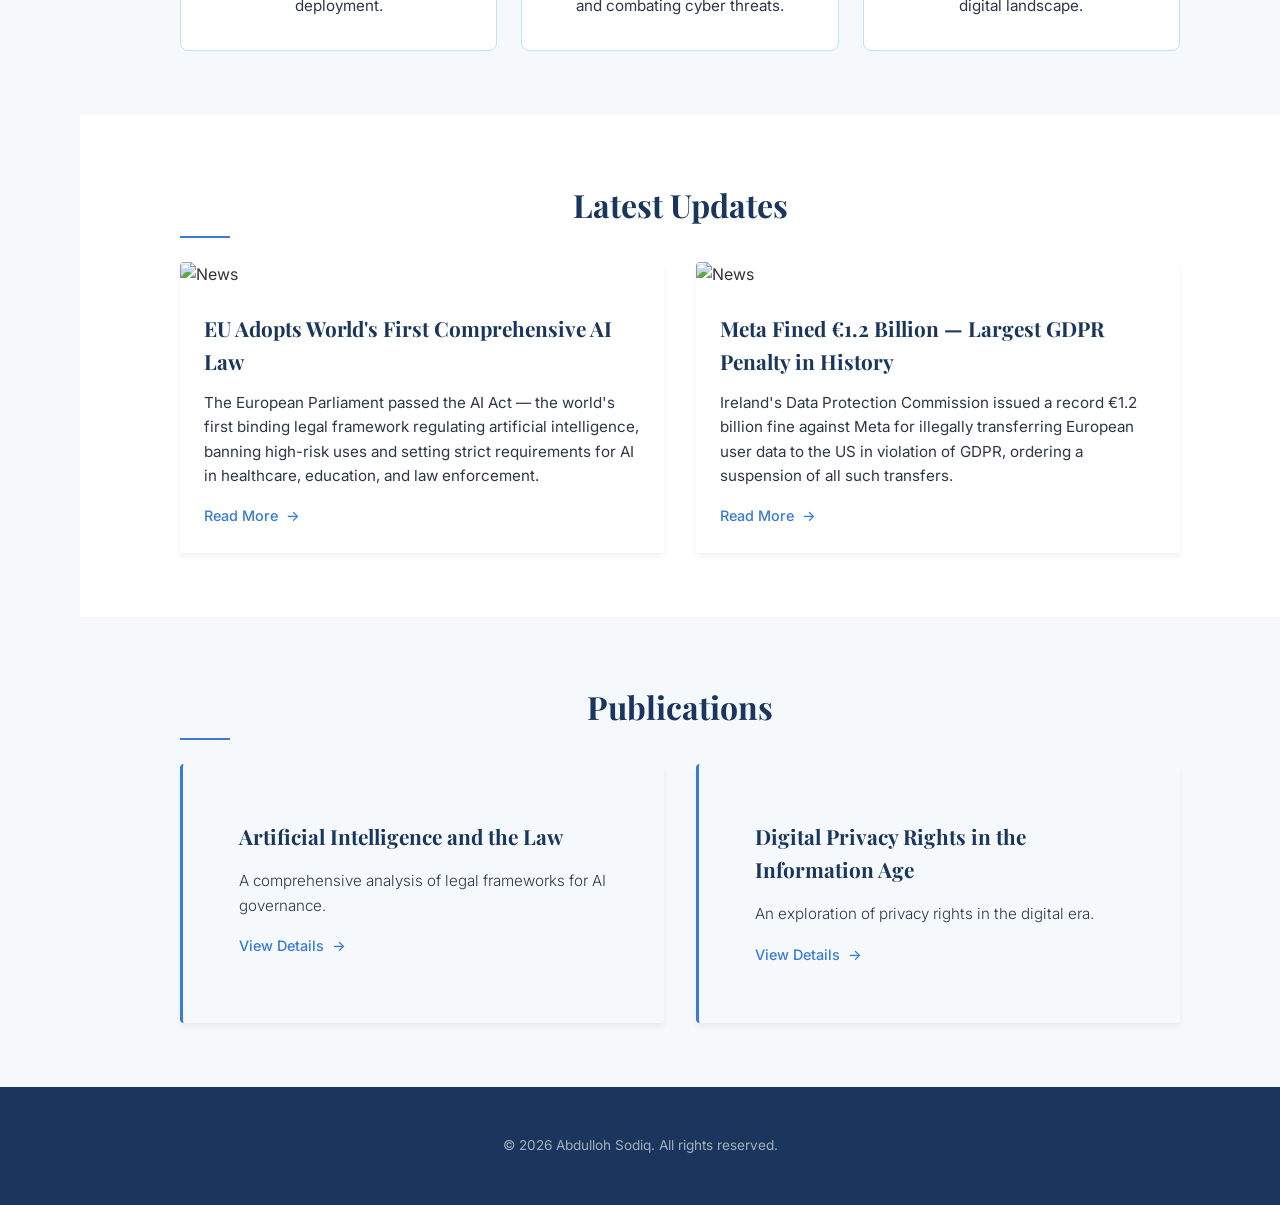
==== commit d0b539e7: "Update site with real data about Abdulloh Sodiq - Fix hero section: correct title and description - " ====
--- a/index.html
+++ b/index.html
@@ -235,11 +235,10 @@
                 <div class="hero-content">
                     <h1 data-translate="name">Abdulloh Sodiq</h1>
                     <h2>
-                        <span data-translate="title1">Doctor of Law, Professor</span>
-                        <span data-translate="title2">Senior Research Fellow</span>
+                        <span data-translate="title1">Managing Partner & Attorney</span>
+                        <span data-translate="title2">Gulyamov, Sadikov & Partners</span>
                     </h2>
-                    <p data-translate="description">Exploring the intersections of law, technology, and society. Dedicated to advancing knowledge through research, teaching, and meaningful 
-collaborations.</p>
+                    <p data-translate="description">Over 20 years of experience in business law, legal protection, and strategic consulting. Deputy Chairman of the Uzbekistan Economic Assembly for Legal Affairs and official expert of leading business clubs.</p>
                     <div class="hero-buttons">
                         <a href="biography.html" class="btn btn-primary" data-translate="aboutBtn">About Me</a>
                     </div>
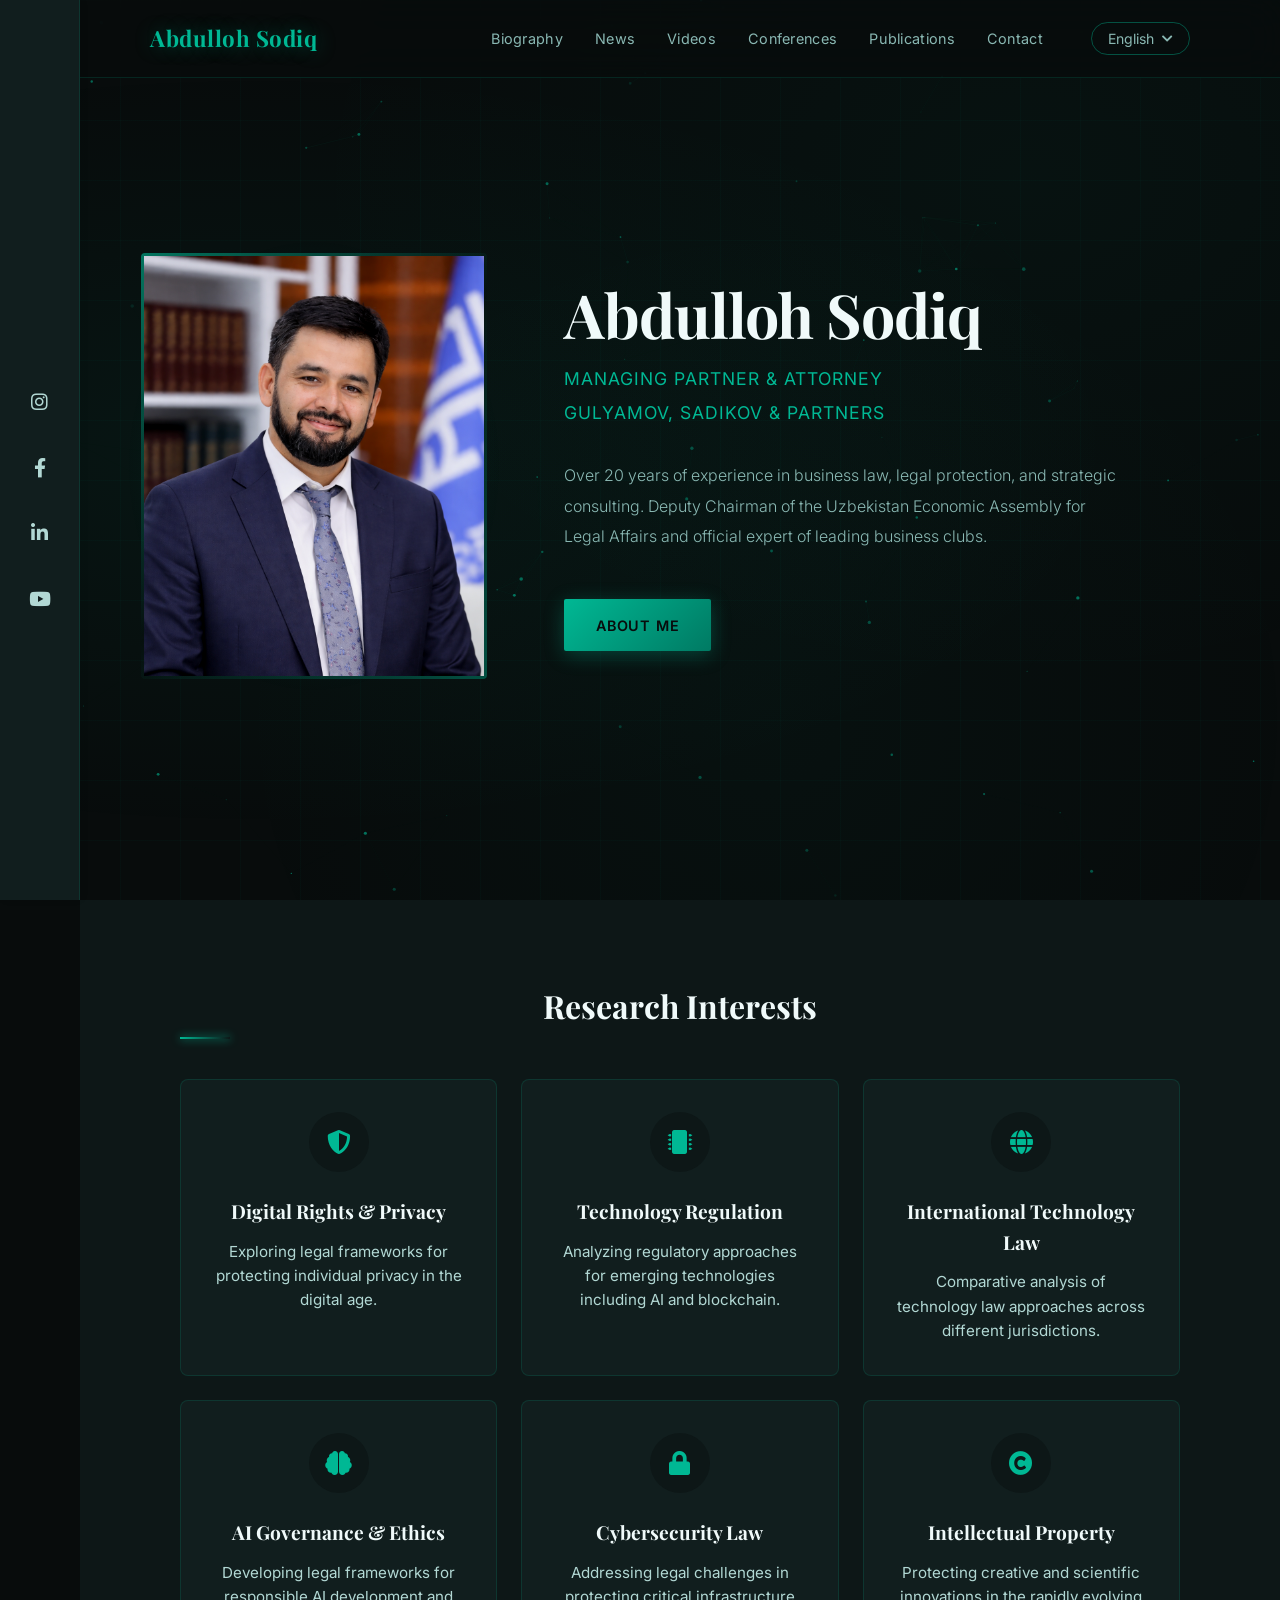
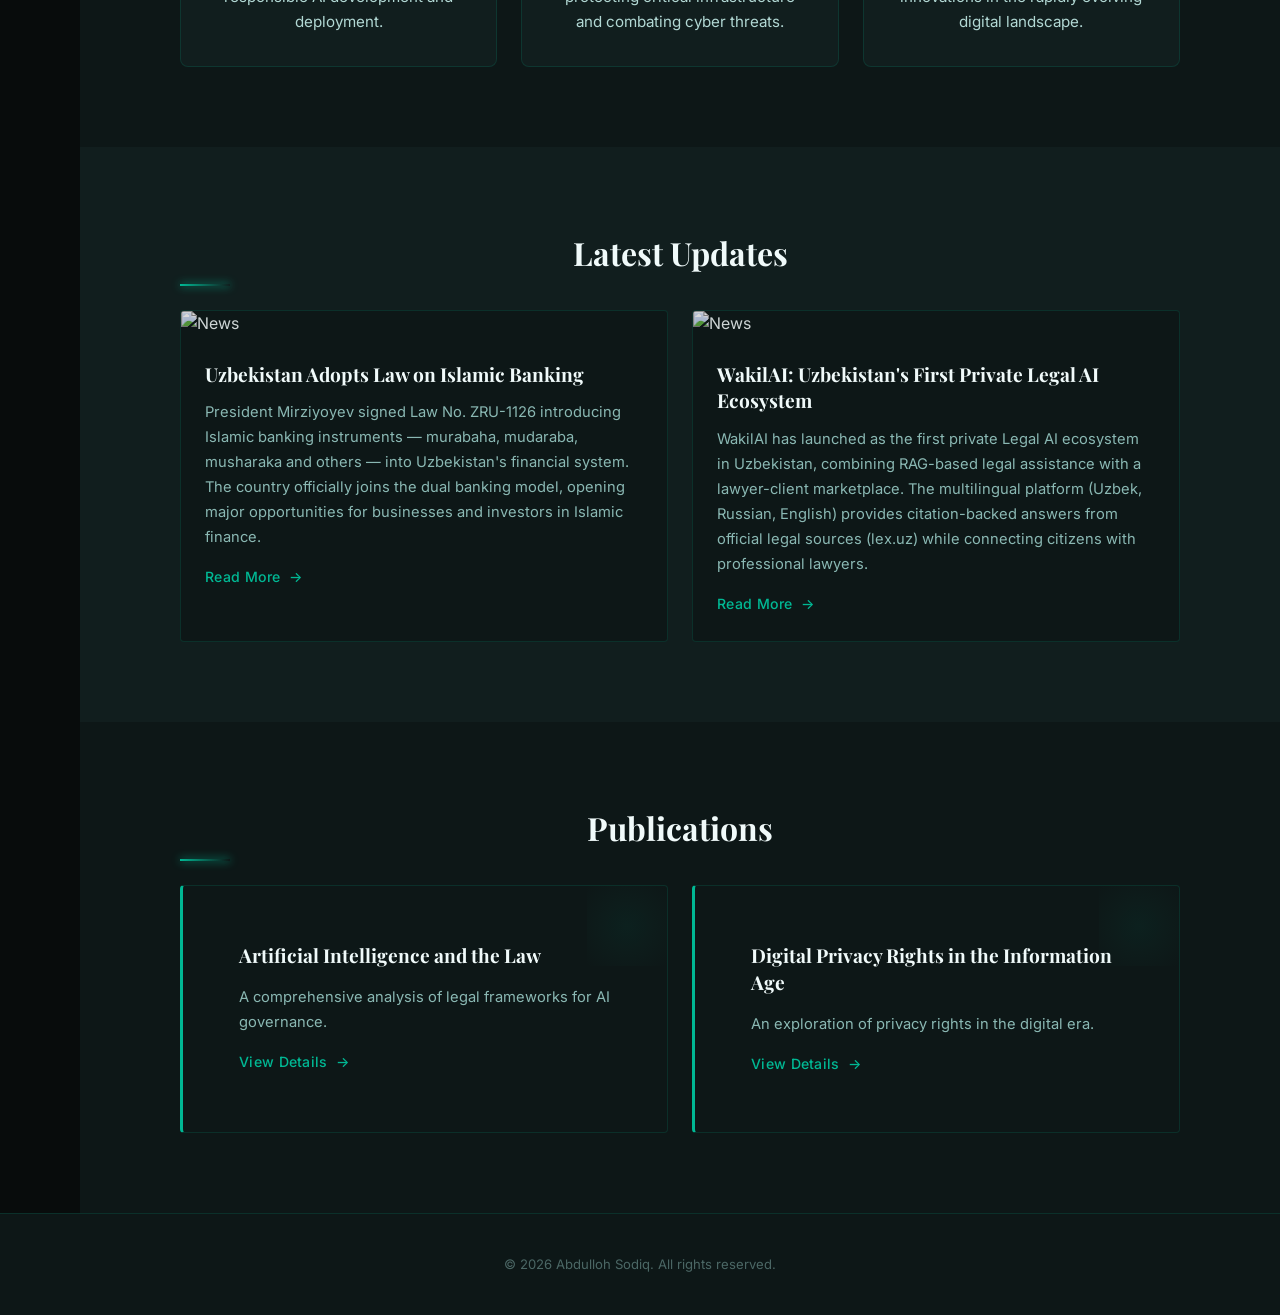
==== commit ba6174ae: "Full redesign: dark emerald theme with animated particles and parallax Co-Authored-By: Claude Sonnet" ====
--- a/index.html
+++ b/index.html
@@ -4,7 +4,7 @@
     <meta charset="UTF-8">
     <meta name="viewport" content="width=device-width, initial-scale=1.0">
     <title>Abdulloh Sodiq - Professional Portfolio</title>
-    <link href="https://fonts.googleapis.com/css2?family=Playfair+Display:wght@700&family=Inter:wght@300;400;500;600&display=swap" rel="stylesheet">
+    <link href="https://fonts.googleapis.com/css2?family=Playfair+Display:wght@700;900&family=Inter:wght@300;400;500;600&display=swap" rel="stylesheet">
     <link rel="stylesheet" href="https://cdnjs.cloudflare.com/ajax/libs/font-awesome/5.15.3/css/all.min.css">
     <link rel="stylesheet" href="styles.css">
     
@@ -65,6 +65,8 @@
         /* 3. Main Content: Shifted right to clear sidebar */
         main {
             margin-left: 80px;
+            position: relative;
+            z-index: 1;
         }
 
         /* --- Research Grid Styles --- */
@@ -177,6 +179,9 @@
     </style>
 </head>
 <body>
+
+    <!-- Particle Canvas -->
+    <canvas id="particles" style="position:fixed;top:0;left:0;width:100%;height:100%;z-index:0;pointer-events:none;"></canvas>
 
     <!-- Social Sidebar -->
     <div class="social-sidebar">
@@ -233,7 +238,7 @@
                     <img src="ChatGPT Image Mar 31, 2026 at 12_45_45 PM.png" alt="Profile" class="profile-image">
                 </div>
                 <div class="hero-content">
-                    <h1 data-translate="name">Abdulloh Sodiq</h1>
+                    <h1 data-translate="name">Abdulloh <span>Sodiq</span></h1>
                     <h2>
                         <span data-translate="title1">Managing Partner & Attorney</span>
                         <span data-translate="title2">Gulyamov, Sadikov & Partners</span>
@@ -367,31 +372,106 @@
   <!-- ... footer code ... -->
 
     <script src="translations.js"></script>
-    
-   <script>
+    <script>
+    /* Mobile menu */
     const menuToggle = document.getElementById('menu-toggle');
     const navLinks = document.getElementById('nav-links');
     const body = document.body;
 
     menuToggle.addEventListener('click', () => {
         navLinks.classList.toggle('active');
-        
-        // Toggle body scroll lock
-        if (navLinks.classList.contains('active')) {
-            body.classList.add('menu-open');
-        } else {
-            body.classList.remove('menu-open');
-        }
+        body.classList.toggle('menu-open', navLinks.classList.contains('active'));
     });
 
-    // Close menu and unlock scroll when a link is clicked
     navLinks.querySelectorAll('a').forEach(link => {
         link.addEventListener('click', () => {
             navLinks.classList.remove('active');
             body.classList.remove('menu-open');
         });
     });
-</script>
+
+    /* Particle canvas */
+    const canvas = document.getElementById('particles');
+    const ctx = canvas.getContext('2d');
+    let W, H, particles = [];
+
+    function resize() {
+        W = canvas.width = window.innerWidth;
+        H = canvas.height = window.innerHeight;
+    }
+
+    function Particle() {
+        this.x = Math.random() * W;
+        this.y = Math.random() * H;
+        this.r = Math.random() * 1.5 + 0.3;
+        this.vx = (Math.random() - 0.5) * 0.3;
+        this.vy = (Math.random() - 0.5) * 0.3;
+        this.alpha = Math.random() * 0.5 + 0.1;
+    }
+
+    function init() {
+        resize();
+        particles = Array.from({length: 90}, () => new Particle());
+    }
+
+    function draw() {
+        ctx.clearRect(0, 0, W, H);
+        particles.forEach(p => {
+            ctx.beginPath();
+            ctx.arc(p.x, p.y, p.r, 0, Math.PI * 2);
+            ctx.fillStyle = `rgba(0,184,148,${p.alpha})`;
+            ctx.fill();
+            p.x += p.vx; p.y += p.vy;
+            if (p.x < 0 || p.x > W) p.vx *= -1;
+            if (p.y < 0 || p.y > H) p.vy *= -1;
+        });
+
+        /* connect nearby */
+        for (let i = 0; i < particles.length; i++) {
+            for (let j = i + 1; j < particles.length; j++) {
+                const dx = particles[i].x - particles[j].x;
+                const dy = particles[i].y - particles[j].y;
+                const dist = Math.sqrt(dx*dx + dy*dy);
+                if (dist < 120) {
+                    ctx.beginPath();
+                    ctx.moveTo(particles[i].x, particles[i].y);
+                    ctx.lineTo(particles[j].x, particles[j].y);
+                    ctx.strokeStyle = `rgba(0,184,148,${0.08 * (1 - dist/120)})`;
+                    ctx.lineWidth = 0.5;
+                    ctx.stroke();
+                }
+            }
+        }
+        requestAnimationFrame(draw);
+    }
+
+    window.addEventListener('resize', resize);
+    init();
+    draw();
+
+    /* Parallax on hero */
+    window.addEventListener('scroll', () => {
+        const hero = document.querySelector('.hero');
+        if (hero) {
+            const y = window.scrollY;
+            hero.style.backgroundPositionY = (y * 0.4) + 'px';
+            const img = hero.querySelector('.profile-image');
+            if (img) img.style.transform = `translateY(${y * 0.08}px)`;
+        }
+        /* canvas parallax */
+        canvas.style.transform = `translateY(${window.scrollY * 0.3}px)`;
+    });
+
+    /* Scroll reveal */
+    const observer = new IntersectionObserver(entries => {
+        entries.forEach(e => { if (e.isIntersecting) { e.target.classList.add('visible'); } });
+    }, { threshold: 0.1 });
+
+    document.querySelectorAll('.card, .focus-item, .detail-card').forEach(el => {
+        el.classList.add('reveal');
+        observer.observe(el);
+    });
+    </script>
 
 
 </body>
--- a/styles.css
+++ b/styles.css
@@ -6,37 +6,86 @@
     scroll-behavior: smooth;
 }
 
+:root {
+    --emerald: #00b894;
+    --emerald-glow: #00cca3;
+    --emerald-dim: #007a63;
+    --bg-dark: #080c0c;
+    --bg-card: #0d1717;
+    --bg-card2: #111e1e;
+    --text-white: #f0fafa;
+    --text-muted: #8ab8b3;
+    --border: rgba(0, 184, 148, 0.15);
+    --border-bright: rgba(0, 184, 148, 0.4);
+    --shadow-emerald: 0 0 30px rgba(0, 184, 148, 0.15);
+
+    /* legacy aliases used by inner pages */
+    --primary-blue: #00b894;
+    --secondary-blue: #00cca3;
+    --light-blue: #0d1717;
+    --accent-blue: #007a63;
+    --text-dark: #f0fafa;
+    --text-medium: #b2d8d4;
+    --text-light: #8ab8b3;
+    --bg-light: #0d1717;
+    --bg-white: #111e1e;
+    --border-color: rgba(0, 184, 148, 0.15);
+}
+
 body {
     font-family: 'Inter', sans-serif;
     line-height: 1.6;
-    color: #333;
-    background-color: #f5f9fc; /* Light blue background */
-}
-
-/* Color variables */
-:root {
-    --primary-blue: #3a7bd5;
-    --secondary-blue: #5a9fe0;
-    --light-blue: #f5f9fc;
-    --accent-blue: #2c5282;
-    --text-dark: #1a365d;
-    --text-medium: #2d3748;
-    --text-light: #4a5568;
-    --bg-light: #f5f9fc;
-    --bg-white: #ffffff;
-    --border-color: #bee3f8;
-}
-
-/* Header and Navigation */
+    color: var(--text-white);
+    background-color: var(--bg-dark);
+    overflow-x: hidden;
+}
+
+/* ===================== ANIMATED BACKGROUND ===================== */
+body::before {
+    content: '';
+    position: fixed;
+    top: 0; left: 0;
+    width: 100%; height: 100%;
+    background:
+        radial-gradient(ellipse at 20% 50%, rgba(0,184,148,0.06) 0%, transparent 60%),
+        radial-gradient(ellipse at 80% 20%, rgba(0,184,148,0.04) 0%, transparent 50%),
+        radial-gradient(ellipse at 60% 80%, rgba(0,184,148,0.03) 0%, transparent 50%);
+    pointer-events: none;
+    z-index: 0;
+    animation: bgPulse 8s ease-in-out infinite alternate;
+}
+
+@keyframes bgPulse {
+    0%   { opacity: 0.6; }
+    100% { opacity: 1; }
+}
+
+/* Grid overlay */
+body::after {
+    content: '';
+    position: fixed;
+    top: 0; left: 0;
+    width: 100%; height: 100%;
+    background-image:
+        linear-gradient(rgba(0,184,148,0.03) 1px, transparent 1px),
+        linear-gradient(90deg, rgba(0,184,148,0.03) 1px, transparent 1px);
+    background-size: 60px 60px;
+    pointer-events: none;
+    z-index: 0;
+}
+
+/* ===================== HEADER ===================== */
 header {
-    background-color: rgba(255, 255, 255, 0.98);
+    background-color: rgba(8, 12, 12, 0.85);
+    backdrop-filter: blur(20px);
+    -webkit-backdrop-filter: blur(20px);
     position: fixed;
     top: 0;
     left: 0;
     right: 0;
     z-index: 1000;
+    border-bottom: 1px solid var(--border);
     transition: all 0.3s ease;
-    box-shadow: 0 1px 2px rgba(0, 0, 0, 0.05);
 }
 
 nav {
@@ -45,16 +94,22 @@
     align-items: center;
     max-width: 1200px;
     margin: 0 auto;
-    padding: 1.5rem 2.5rem;
+    padding: 1.2rem 2.5rem;
 }
 
 .logo {
     font-family: 'Playfair Display', serif;
-    font-size: 1.5rem;
+    font-size: 1.4rem;
     font-weight: 700;
-    color: var(--primary-blue);
+    color: var(--emerald);
     text-decoration: none;
     letter-spacing: 0.5px;
+    text-shadow: 0 0 20px rgba(0,184,148,0.4);
+    transition: text-shadow 0.3s;
+}
+
+.logo:hover {
+    text-shadow: 0 0 35px rgba(0,184,148,0.7);
 }
 
 .nav-container {
@@ -70,21 +125,22 @@
 
 .nav-item {
     position: relative;
-    margin-left: 2.5rem;
+    margin-left: 2rem;
 }
 
 .nav-item > a {
     text-decoration: none;
-    color: var(--text-medium);
+    color: var(--text-muted);
     font-weight: 400;
-    font-size: 0.95rem;
+    font-size: 0.9rem;
     transition: color 0.3s ease;
     padding: 0.5rem 0;
     display: inline-block;
+    letter-spacing: 0.3px;
 }
 
 .nav-item > a:hover {
-    color: var(--primary-blue);
+    color: var(--emerald);
 }
 
 .nav-item > a::after {
@@ -94,22 +150,23 @@
     height: 1px;
     bottom: 0;
     left: 0;
-    background-color: var(--primary-blue);
+    background: linear-gradient(90deg, var(--emerald), transparent);
     transition: width 0.3s ease;
+    box-shadow: 0 0 8px var(--emerald);
 }
 
 .nav-item:hover > a::after {
     width: 100%;
 }
 
-/* Submenu styles */
+/* Submenu */
 .submenu {
     position: absolute;
     top: 100%;
     left: 0;
-    background-color: var(--bg-white);
+    background-color: var(--bg-card);
+    border: 1px solid var(--border);
     min-width: 220px;
-    box-shadow: 0 4px 12px rgba(0, 0, 0, 0.08);
     z-index: 100;
     opacity: 0;
     visibility: hidden;
@@ -117,7 +174,7 @@
     transition: all 0.3s ease;
     padding: 0.8rem 0;
     border-radius: 4px;
-    border-top: 2px solid var(--primary-blue);
+    box-shadow: var(--shadow-emerald);
 }
 
 .nav-item:hover .submenu {
@@ -126,27 +183,24 @@
     transform: translateY(0);
 }
 
-.submenu li {
-    display: block;
-    margin: 0;
-}
+.submenu li { display: block; margin: 0; }
 
 .submenu a {
     display: block;
     padding: 0.7rem 1.5rem;
-    color: var(--text-medium);
+    color: var(--text-muted);
     font-size: 0.9rem;
     text-decoration: none;
     transition: all 0.2s ease;
 }
 
 .submenu a:hover {
-    color: var(--primary-blue);
-    background-color: var(--light-blue);
+    color: var(--emerald);
+    background-color: rgba(0,184,148,0.06);
     padding-left: 1.8rem;
 }
 
-/* Language Switcher Styles */
+/* ===================== LANGUAGE SWITCHER ===================== */
 .language-switcher {
     position: relative;
     margin-left: 1rem;
@@ -156,24 +210,25 @@
     display: flex;
     align-items: center;
     background-color: transparent;
-    border: 1px solid var(--border-color);
+    border: 1px solid var(--border-bright);
     border-radius: 30px;
-    padding: 0.5rem 1rem;
+    padding: 0.45rem 1rem;
     cursor: pointer;
     transition: all 0.3s ease;
     font-family: 'Inter', sans-serif;
-    font-size: 0.9rem;
-    color: var(--text-medium);
+    font-size: 0.88rem;
+    color: var(--text-muted);
 }
 
 .language-button:hover {
-    border-color: var(--primary-blue);
-    color: var(--primary-blue);
+    border-color: var(--emerald);
+    color: var(--emerald);
+    box-shadow: 0 0 12px rgba(0,184,148,0.2);
 }
 
 .language-button i {
     margin-left: 0.5rem;
-    font-size: 0.8rem;
+    font-size: 0.75rem;
     transition: transform 0.3s ease;
 }
 
@@ -185,9 +240,9 @@
     position: absolute;
     top: 100%;
     right: 0;
-    background-color: var(--bg-white);
+    background-color: var(--bg-card);
+    border: 1px solid var(--border);
     min-width: 150px;
-    box-shadow: 0 4px 15px rgba(0, 0, 0, 0.1);
     z-index: 100;
     border-radius: 8px;
     opacity: 0;
@@ -196,7 +251,7 @@
     transition: all 0.3s ease;
     margin-top: 0.5rem;
     overflow: hidden;
-    border: 1px solid var(--border-color);
+    box-shadow: var(--shadow-emerald);
 }
 
 .language-switcher:hover .language-list {
@@ -209,7 +264,7 @@
     display: flex;
     align-items: center;
     padding: 0.8rem 1.2rem;
-    color: var(--text-medium);
+    color: var(--text-muted);
     font-size: 0.9rem;
     text-decoration: none;
     transition: all 0.2s ease;
@@ -217,14 +272,13 @@
 }
 
 .language-option:hover {
-    background-color: var(--light-blue);
-    color: var(--primary-blue);
+    background-color: rgba(0,184,148,0.08);
+    color: var(--emerald);
 }
 
 .language-option.active {
-    color: var(--primary-blue);
+    color: var(--emerald);
     font-weight: 500;
-    background-color: var(--light-blue);
 }
 
 .language-option::before {
@@ -241,25 +295,23 @@
 .language-option[data-lang="en"]::before {
     background-image: url('https://cdn.jsdelivr.net/npm/flag-icon-css@3.5.0/flags/4x3/gb.svg');
 }
-
 .language-option[data-lang="ru"]::before {
     background-image: url('https://cdn.jsdelivr.net/npm/flag-icon-css@3.5.0/flags/4x3/ru.svg');
 }
-
 .language-option[data-lang="uz"]::before {
     background-image: url('https://cdn.jsdelivr.net/npm/flag-icon-css@3.5.0/flags/4x3/uz.svg');
 }
 
-/* Social Sidebar */
+/* ===================== SOCIAL SIDEBAR ===================== */
 .social-sidebar {
     position: fixed;
     left: 0;
     top: 0;
     height: 100vh;
-    width: 60px; /* Fixed width */
-    background: transparent !important; 
-    border-right: none !important;
-    box-shadow: none !important;
+    width: 60px;
+    background: rgba(8,12,12,0.7);
+    border-right: 1px solid var(--border);
+    backdrop-filter: blur(10px);
     display: flex;
     flex-direction: column;
     align-items: center;
@@ -277,67 +329,59 @@
 .social-icon {
     width: 40px;
     height: 40px;
-    margin: 0.8rem 0;
-    color: var(--text-medium);
+    margin: 0.7rem 0;
+    color: var(--text-muted);
     display: flex;
     align-items: center;
     justify-content: center;
-    transition: color 0.2s ease;
+    transition: all 0.3s ease;
     text-decoration: none;
+    border-radius: 50%;
+    position: relative;
+}
+
+.social-icon::before {
+    content: '';
+    position: absolute;
+    inset: 0;
+    border-radius: 50%;
+    background: rgba(0,184,148,0);
+    transition: background 0.3s;
 }
 
 .social-icon:hover {
-    color: var(--primary-blue);
-}
-
-.social-icon i {
-    font-size: 1.2rem;
-}
-
-/* Layout Fix for Desktop: Shift content right */
+    color: var(--emerald);
+    transform: scale(1.15);
+}
+
+.social-icon:hover::before {
+    background: rgba(0,184,148,0.12);
+}
+
+.social-icon i { font-size: 1.1rem; }
+
+/* Desktop shift */
 @media (min-width: 769px) {
-    header {
-        left: 60px; 
-        width: calc(100% - 60px);
-    }
-
-    main {
-        margin-left: 60px;
-    }
-    
-    .social-sidebar {
-        display: flex;
-    }
-    
-    /* Hide mobile menu toggle on desktop */
-    .menu-toggle {
-        display: none;
-    }
-}
-
-/* Layout Fix for Mobile: Full width */
+    header { left: 60px; width: calc(100% - 60px); }
+    main { margin-left: 60px; }
+    .social-sidebar { display: flex; }
+    .menu-toggle { display: none; }
+}
+
 @media (max-width: 768px) {
-    .social-sidebar {
-        display: none !important;
-    }
-    
-    header {
-        left: 0;
-        width: 100%;
-    }
-    
-    main {
-        margin-left: 0;
-    }
-}
-
-/* Hero Section */
+    .social-sidebar { display: none !important; }
+    header { left: 0; width: 100%; }
+    main { margin-left: 0; }
+}
+
+/* ===================== HERO ===================== */
 .hero {
     min-height: 100vh;
     display: flex;
     align-items: center;
     padding: 10rem 4rem 8rem;
-    background-color: var(--bg-light);
+    position: relative;
+    overflow: hidden;
 }
 
 .hero-container {
@@ -346,104 +390,139 @@
     width: 100%;
     display: flex;
     align-items: center;
-    gap: 4rem;
+    gap: 5rem;
+    position: relative;
+    z-index: 1;
 }
 
 .profile-image-container {
-    flex: 0 0 350px;
-    position: relative;
+    flex: 0 0 340px;
+    position: relative;
+}
+
+.profile-image-container::before {
+    content: '';
+    position: absolute;
+    inset: -3px;
+    border-radius: 4px;
+    background: linear-gradient(135deg, var(--emerald), transparent, var(--emerald-dim));
+    z-index: -1;
+    opacity: 0.6;
+}
+
+.profile-image-container::after {
+    content: '';
+    position: absolute;
+    inset: -20px;
+    border-radius: 4px;
+    background: radial-gradient(ellipse, rgba(0,184,148,0.12) 0%, transparent 70%);
+    z-index: -2;
+    animation: heroPulse 3s ease-in-out infinite alternate;
+}
+
+@keyframes heroPulse {
+    0%   { opacity: 0.5; transform: scale(0.95); }
+    100% { opacity: 1;   transform: scale(1.05); }
 }
 
 .profile-image {
     width: 100%;
     height: 420px;
     object-fit: cover;
-    box-shadow: 0 10px 30px rgba(58, 123, 213, 0.15);
-    background-color: #e6f0fa;
-    border: none;
-}
-
-.hero-content {
-    flex: 1;
-}
+    object-position: top center;
+    display: block;
+    filter: brightness(0.95) contrast(1.05);
+}
+
+.hero-content { flex: 1; }
 
 .hero h1 {
     font-family: 'Playfair Display', serif;
-    font-size: 3.5rem;
+    font-size: 3.8rem;
     font-weight: 700;
-    margin-bottom: 1.5rem;
-    color: var(--text-dark);
-    letter-spacing: -0.5px;
-    line-height: 1.2;
+    margin-bottom: 1rem;
+    color: var(--text-white);
+    letter-spacing: -1px;
+    line-height: 1.1;
+}
+
+.hero h1 span {
+    color: var(--emerald);
+    text-shadow: 0 0 30px rgba(0,184,148,0.5);
 }
 
 .hero h2 {
     font-family: 'Inter', sans-serif;
-    font-size: 1.4rem;
+    font-size: 1.1rem;
     font-weight: 400;
-    color: var(--primary-blue);
+    color: var(--emerald);
     margin-bottom: 2rem;
-    letter-spacing: 0.5px;
-    line-height: 1.6;
-}
-
-.hero h2 span {
-    display: block;
-    margin-bottom: 0.5rem;
-}
+    letter-spacing: 1px;
+    text-transform: uppercase;
+    line-height: 1.7;
+}
+
+.hero h2 span { display: block; margin-bottom: 0.3rem; }
 
 .hero p {
-    font-family: 'Inter', sans-serif;
-    font-size: 1.1rem;
+    font-size: 1rem;
     font-weight: 300;
-    max-width: 600px;
+    max-width: 560px;
     margin-bottom: 3rem;
-    color: var(--text-medium);
-    line-height: 1.8;
+    color: var(--text-muted);
+    line-height: 1.9;
 }
 
 .hero-buttons {
     display: flex;
-    gap: 1.5rem;
+    gap: 1.2rem;
     margin-top: 1rem;
 }
 
+/* ===================== BUTTONS ===================== */
 .btn {
     font-family: 'Inter', sans-serif;
-    font-size: 0.95rem;
+    font-size: 0.9rem;
     font-weight: 500;
-    padding: 1rem 2rem;
+    padding: 0.9rem 2rem;
     border-radius: 2px;
     cursor: pointer;
     transition: all 0.3s ease;
     text-decoration: none;
-    letter-spacing: 0.5px;
-    display: inline-block;
+    letter-spacing: 0.8px;
+    text-transform: uppercase;
+    display: inline-flex;
+    align-items: center;
+    gap: 0.5rem;
 }
 
 .btn-primary {
-    background-color: var(--primary-blue);
-    color: white;
-    border: 1px solid var(--primary-blue);
+    background: linear-gradient(135deg, var(--emerald), var(--emerald-dim));
+    color: #080c0c;
+    border: none;
+    font-weight: 600;
+    box-shadow: 0 4px 20px rgba(0,184,148,0.3);
 }
 
 .btn-primary:hover {
-    background-color: var(--accent-blue);
-    border-color: var(--accent-blue);
-}
-
-/* Page Header */
+    background: linear-gradient(135deg, var(--emerald-glow), var(--emerald));
+    box-shadow: 0 6px 30px rgba(0,184,148,0.5);
+    transform: translateY(-2px);
+}
+
+/* ===================== PAGE HEADER ===================== */
 .page-header {
     padding: 10rem 2rem 4rem;
-    background-color: var(--bg-white);
     text-align: center;
+    position: relative;
+    z-index: 1;
 }
 
 .page-title {
     font-family: 'Playfair Display', serif;
     font-size: 3rem;
     font-weight: 700;
-    color: var(--text-dark);
+    color: var(--text-white);
     margin-bottom: 1rem;
     position: relative;
     display: inline-block;
@@ -452,18 +531,20 @@
 .page-title::after {
     content: '';
     position: absolute;
-    bottom: -10px;
+    bottom: -12px;
     left: 50%;
     transform: translateX(-50%);
     width: 60px;
     height: 2px;
-    background-color: var(--primary-blue);
-}
-
-/* Content Sections */
+    background: linear-gradient(90deg, transparent, var(--emerald), transparent);
+    box-shadow: 0 0 10px var(--emerald);
+}
+
+/* ===================== CONTENT SECTIONS ===================== */
 .content-section {
-    padding: 4rem 2rem;
-    background-color: var(--bg-white);
+    padding: 5rem 2rem;
+    position: relative;
+    z-index: 1;
 }
 
 .content-container {
@@ -475,7 +556,7 @@
     font-family: 'Playfair Display', serif;
     font-size: 2rem;
     font-weight: 700;
-    color: var(--text-dark);
+    color: var(--text-white);
     margin-bottom: 2rem;
     position: relative;
     display: inline-block;
@@ -488,13 +569,148 @@
     left: 0;
     width: 50px;
     height: 2px;
-    background-color: var(--primary-blue);
-}
-
-/* Timeline Styles */
-.timeline {
+    background: linear-gradient(90deg, var(--emerald), transparent);
+    box-shadow: 0 0 8px var(--emerald);
+}
+
+/* ===================== CARDS ===================== */
+.card-grid {
+    display: grid;
+    grid-template-columns: repeat(auto-fit, minmax(300px, 1fr));
+    gap: 1.5rem;
     margin-top: 2rem;
 }
+
+.card {
+    background: var(--bg-card);
+    border: 1px solid var(--border);
+    border-radius: 4px;
+    overflow: hidden;
+    transition: all 0.35s ease;
+    position: relative;
+}
+
+.card::before {
+    content: '';
+    position: absolute;
+    top: 0; left: 0; right: 0;
+    height: 2px;
+    background: linear-gradient(90deg, transparent, var(--emerald), transparent);
+    opacity: 0;
+    transition: opacity 0.35s;
+}
+
+.card:hover {
+    transform: translateY(-6px);
+    border-color: var(--border-bright);
+    box-shadow: 0 20px 40px rgba(0,0,0,0.4), var(--shadow-emerald);
+}
+
+.card:hover::before { opacity: 1; }
+
+.card-image {
+    width: 100%;
+    height: 200px;
+    object-fit: cover;
+    filter: brightness(0.85) saturate(0.9);
+    transition: filter 0.35s;
+}
+
+.card:hover .card-image {
+    filter: brightness(1) saturate(1.1);
+}
+
+.card-content { padding: 1.5rem; }
+
+.card-title {
+    font-family: 'Playfair Display', serif;
+    font-size: 1.2rem;
+    font-weight: 700;
+    color: var(--text-white);
+    margin-bottom: 0.8rem;
+    line-height: 1.4;
+}
+
+.card-text {
+    font-size: 0.92rem;
+    color: var(--text-muted);
+    line-height: 1.7;
+}
+
+.card-date {
+    font-size: 0.82rem;
+    color: var(--emerald);
+    margin-bottom: 0.5rem;
+    letter-spacing: 0.5px;
+}
+
+.card-link {
+    font-size: 0.88rem;
+    color: var(--emerald);
+    text-decoration: none;
+    font-weight: 500;
+    display: inline-flex;
+    align-items: center;
+    margin-top: 1rem;
+    transition: all 0.3s;
+    letter-spacing: 0.3px;
+}
+
+.card-link:hover {
+    color: var(--emerald-glow);
+    text-shadow: 0 0 8px rgba(0,184,148,0.4);
+}
+
+.card-link::after {
+    content: '→';
+    margin-left: 0.5rem;
+    transition: transform 0.3s ease;
+}
+
+.card-link:hover::after { transform: translateX(4px); }
+
+/* Detail cards */
+.detail-card {
+    background: var(--bg-card);
+    padding: 2rem;
+    border-radius: 4px;
+    border: 1px solid var(--border);
+    border-left: 3px solid var(--emerald);
+    transition: all 0.3s ease;
+    position: relative;
+    overflow: hidden;
+}
+
+.detail-card::after {
+    content: '';
+    position: absolute;
+    top: 0; right: 0;
+    width: 80px; height: 80px;
+    background: radial-gradient(circle, rgba(0,184,148,0.06), transparent);
+    pointer-events: none;
+}
+
+.detail-card:hover {
+    transform: translateY(-4px);
+    border-color: var(--border-bright);
+    box-shadow: var(--shadow-emerald);
+}
+
+.detail-card h3 {
+    font-family: 'Playfair Display', serif;
+    font-size: 1.2rem;
+    color: var(--text-white);
+    margin-bottom: 1rem;
+}
+
+.detail-card p {
+    font-size: 0.92rem;
+    color: var(--text-muted);
+    line-height: 1.7;
+}
+
+/* ===================== TIMELINE ===================== */
+.timeline { margin-top: 2rem; }
 
 .timeline-item {
     display: flex;
@@ -509,21 +725,21 @@
     top: 0;
     bottom: -2rem;
     width: 1px;
-    background-color: var(--border-color);
-}
-
-.timeline-item:last-child::before {
-    display: none;
-}
+    background: linear-gradient(to bottom, var(--emerald), transparent);
+    opacity: 0.3;
+}
+
+.timeline-item:last-child::before { display: none; }
 
 .timeline-year {
     flex: 0 0 100px;
     font-family: 'Playfair Display', serif;
-    font-size: 1.2rem;
+    font-size: 1.1rem;
     font-weight: 700;
-    color: var(--primary-blue);
+    color: var(--emerald);
     position: relative;
     z-index: 1;
+    text-shadow: 0 0 12px rgba(0,184,148,0.3);
 }
 
 .timeline-content {
@@ -532,160 +748,48 @@
 }
 
 .timeline-title {
-    font-family: 'Inter', sans-serif;
-    font-size: 1.1rem;
-    font-weight: 500;
-    color: var(--text-dark);
+    font-size: 1rem;
+    font-weight: 600;
+    color: var(--text-white);
     margin-bottom: 0.5rem;
 }
 
 .timeline-description {
-    font-family: 'Inter', sans-serif;
-    font-size: 1rem;
-    color: var(--text-medium);
-    margin-bottom: 0.5rem;
+    font-size: 0.95rem;
+    color: var(--text-muted);
+    margin-bottom: 0.3rem;
 }
 
 .timeline-location {
-    font-family: 'Inter', sans-serif;
-    font-size: 0.9rem;
-    color: var(--text-light);
+    font-size: 0.88rem;
+    color: var(--emerald-dim);
     font-style: italic;
 }
 
-/* Card Styles */
-.card-grid {
-    display: grid;
-    grid-template-columns: repeat(auto-fit, minmax(300px, 1fr));
-    gap: 2rem;
-    margin-top: 2rem;
-}
-
-.card {
-    background-color: var(--bg-white);
-    border-radius: 4px;
-    overflow: hidden;
-    box-shadow: 0 4px 6px rgba(0, 0, 0, 0.05);
-    transition: transform 0.3s ease, box-shadow 0.3s ease;
-}
-
-.card:hover {
-    transform: translateY(-5px);
-    box-shadow: 0 10px 20px rgba(0, 0, 0, 0.1);
-}
-
-.card-image {
-    width: 100%;
-    height: 200px;
-    object-fit: cover;
-}
-
-.card-content {
-    padding: 1.5rem;
-}
-
-.card-title {
-    font-family: 'Playfair Display', serif;
-    font-size: 1.3rem;
-    font-weight: 700;
-    color: var(--text-dark);
-    margin-bottom: 0.8rem;
-}
-
-.card-text {
-    font-family: 'Inter', sans-serif;
-    font-size: 0.95rem;
-    color: var(--text-medium);
-    line-height: 1.6;
-}
-
-.card-date {
-    font-family: 'Inter', sans-serif;
-    font-size: 0.85rem;
-    color: var(--primary-blue);
-    margin-bottom: 0.5rem;
-}
-
-.card-link {
-    font-family: 'Inter', sans-serif;
-    font-size: 0.9rem;
-    color: var(--primary-blue);
-    text-decoration: none;
-    font-weight: 500;
-    display: inline-flex;
-    align-items: center;
-    margin-top: 1rem;
-}
-
-.card-link:hover {
-    text-decoration: underline;
-}
-
-.card-link::after {
-    content: '→';
-    margin-left: 0.5rem;
-    transition: transform 0.3s ease;
-}
-
-.card-link:hover::after {
-    transform: translateX(3px);
-}
-
-/* Detail Cards */
-.detail-card {
-    background-color: var(--light-blue);
-    padding: 2rem;
-    border-radius: 4px;
-    transition: transform 0.3s ease, box-shadow 0.3s ease;
-    border-left: 3px solid var(--primary-blue);
-}
-
-.detail-card:hover {
-    transform: translateY(-5px);
-    box-shadow: 0 10px 20px rgba(0, 0, 0, 0.05);
-}
-
-.detail-card h3 {
-    font-family: 'Playfair Display', serif;
-    font-size: 1.3rem;
-    font-weight: 700;
-    color: var(--text-dark);
-    margin-bottom: 1rem;
-}
-
-.detail-card p {
-    font-family: 'Inter', sans-serif;
-    font-size: 0.95rem;
-    font-weight: 300;
-    color: var(--text-medium);
-    line-height: 1.6;
-}
-
-/* Footer */
+/* ===================== FOOTER ===================== */
 footer {
-    background-color: var(--text-dark);
-    color: white;
-    padding: 3rem 2rem;
+    background: var(--bg-card);
+    border-top: 1px solid var(--border);
+    color: var(--text-muted);
+    padding: 2.5rem 2rem;
     text-align: center;
-}
-
-.footer-content {
-    max-width: 1000px;
-    margin: 0 auto;
-}
+    position: relative;
+    z-index: 1;
+}
+
+.footer-content { max-width: 1000px; margin: 0 auto; }
 
 .footer-logo {
     font-family: 'Playfair Display', serif;
-    font-size: 1.5rem;
+    font-size: 1.4rem;
     font-weight: 700;
     margin-bottom: 1rem;
-    color: white;
+    color: var(--emerald);
 }
 
 .footer-text {
-    font-family: 'Inter', sans-serif;
-    font-size: 0.9rem;
-    color: rgba(255, 255, 255, 0.7);
+    font-size: 0.88rem;
+    color: var(--text-muted);
     margin-bottom: 1.5rem;
 }
 
@@ -698,29 +802,23 @@
 }
 
 .footer-links a {
-    color: rgba(255, 255, 255, 0.7);
+    color: var(--text-muted);
     text-decoration: none;
-    font-family: 'Inter', sans-serif;
-    font-size: 0.9rem;
-    transition: color 0.3s ease;
-}
-
-.footer-links a:hover {
-    color: white;
-}
+    font-size: 0.88rem;
+    transition: color 0.3s;
+}
+
+.footer-links a:hover { color: var(--emerald); }
 
 .copyright {
-    font-family: 'Inter', sans-serif;
-    font-size: 0.85rem;
-    color: rgba(255, 255, 255, 0.6);
-}
-
-/* No Sidebar body class utility */
-body.no-sidebar main {
-    margin-left: 0;
-}
-
-/* === NEW: Profile Layout with Image (Biography) === */
+    font-size: 0.82rem;
+    color: rgba(138, 184, 179, 0.5);
+}
+
+/* ===================== NO SIDEBAR PAGES ===================== */
+body.no-sidebar main { margin-left: 0; }
+
+/* ===================== PROFILE LAYOUT ===================== */
 .profile-layout {
     display: flex;
     flex-direction: row;
@@ -728,12 +826,10 @@
     gap: 4rem;
 }
 
-.profile-text {
-    flex: 1;
-}
+.profile-text { flex: 1; }
 
 .profile-image-wrapper {
-    flex: 0 0 300px;
+    flex: 0 0 280px;
     display: flex;
     justify-content: center;
     align-items: center;
@@ -741,183 +837,159 @@
 
 .profile-photo {
     width: 100%;
-    max-width: 300px;
-    height: 350px;
+    max-width: 280px;
+    height: 340px;
     object-fit: cover;
+    object-position: top;
     border-radius: 4px;
-    box-shadow: 0 15px 40px rgba(0, 0, 0, 0.15);
-}
-
-/* === NEW: Awards Grid (Biography) === */
+    border: 1px solid var(--border-bright);
+    box-shadow: 0 15px 40px rgba(0,0,0,0.4), var(--shadow-emerald);
+}
+
+/* ===================== AWARDS ===================== */
 .awards-grid {
     display: grid;
-    grid-template-columns: repeat(auto-fit, minmax(220px, 1fr));
-    gap: 2rem;
+    grid-template-columns: repeat(auto-fit, minmax(200px, 1fr));
+    gap: 1.5rem;
     margin-top: 2rem;
 }
 
 .award-card {
-    background-color: #ffffff;
+    background: var(--bg-card);
     padding: 2rem 1.5rem;
     text-align: center;
     border-radius: 8px;
-    box-shadow: 0 5px 15px rgba(0,0,0,0.05);
-    transition: transform 0.3s ease, box-shadow 0.3s ease;
-    border: 1px solid #e2e8f0;
+    border: 1px solid var(--border);
+    transition: all 0.3s ease;
 }
 
 .award-card:hover {
     transform: translateY(-5px);
-    box-shadow: 0 10px 25px rgba(58, 123, 213, 0.15);
-    border-color: var(--primary-blue);
+    border-color: var(--border-bright);
+    box-shadow: var(--shadow-emerald);
 }
 
 .award-icon {
-    font-size: 2.5rem;
-    color: var(--primary-blue);
+    font-size: 2rem;
+    color: var(--emerald);
     margin-bottom: 1rem;
+    filter: drop-shadow(0 0 8px rgba(0,184,148,0.4));
 }
 
 .award-card h3 {
-    font-family: 'Inter', sans-serif;
-    font-size: 1.1rem;
+    font-size: 1rem;
     font-weight: 600;
-    color: var(--text-dark);
+    color: var(--text-white);
     margin-bottom: 0.5rem;
 }
 
 .award-card p {
-    font-size: 0.9rem;
-    color: var(--text-light);
+    font-size: 0.88rem;
+    color: var(--text-muted);
     font-weight: 500;
 }
 
-/* Utility for alternating background */
-.content-section.alt-bg {
-    background-color: var(--bg-light);
-}
-
-/* === Contact Page Specific Styles === */
+.content-section.alt-bg { background-color: rgba(0,0,0,0.15); }
+
+/* ===================== CONTACT PAGE ===================== */
 .contact-wrapper {
     display: grid;
     grid-template-columns: 1fr 1.2fr;
-    gap: 3rem;
+    gap: 2.5rem;
 }
 
 @media (max-width: 768px) {
-    .contact-wrapper {
-        grid-template-columns: 1fr;
-    }
+    .contact-wrapper { grid-template-columns: 1fr; }
 }
 
 .contact-info-section {
-    background: var(--bg-light);
+    background: var(--bg-card);
     padding: 2.5rem;
     border-radius: 8px;
+    border: 1px solid var(--border);
     height: fit-content;
 }
 
 .info-item {
     display: flex;
+    align-items: flex-start;
     margin-bottom: 2rem;
 }
 
 .info-icon {
     flex-shrink: 0;
-    width: 50px;
-    height: 50px;
-    background-color: rgba(58, 123, 213, 0.1);
+    width: 48px;
+    height: 48px;
+    background: rgba(0,184,148,0.1);
+    border: 1px solid var(--border-bright);
     border-radius: 50%;
     display: flex;
     align-items: center;
     justify-content: center;
-    color: var(--primary-blue);
-    font-size: 1.2rem;
-    margin-right: 1.5rem;
+    color: var(--emerald);
+    font-size: 1.1rem;
+    margin-right: 1.3rem;
 }
 
 .info-content h3 {
     font-family: 'Playfair Display', serif;
-    font-size: 1.1rem;
-    color: var(--text-dark);
-    margin-bottom: 0.5rem;
+    font-size: 1rem;
+    color: var(--text-white);
+    margin-bottom: 0.4rem;
 }
 
 .info-content p {
-    font-size: 0.95rem;
-    color: var(--text-medium);
+    font-size: 0.92rem;
+    color: var(--text-muted);
     line-height: 1.6;
 }
 
 .info-content a {
-    color: var(--primary-blue);
+    color: var(--emerald);
     text-decoration: none;
     transition: color 0.3s;
+    font-weight: 500;
 }
 
 .info-content a:hover {
-    text-decoration: underline;
-}
-
-.map-placeholder {
-    margin-top: 2rem;
-    border-radius: 8px;
-    overflow: hidden;
-    height: 200px;
-    position: relative;
-}
-
-.map-placeholder img {
-    width: 100%;
-    height: 100%;
-    object-fit: cover;
-    filter: grayscale(20%);
-}
-
-.map-overlay {
-    position: absolute;
-    top: 0;
-    left: 0;
-    width: 100%;
-    height: 100%;
-    background: linear-gradient(45deg, rgba(58, 123, 213, 0.1), transparent);
+    color: var(--emerald-glow);
+    text-shadow: 0 0 8px rgba(0,184,148,0.3);
 }
 
 .contact-form-section {
-    background: var(--bg-white);
+    background: var(--bg-card);
     padding: 2.5rem;
     border-radius: 8px;
-    box-shadow: 0 5px 20px rgba(0,0,0,0.05);
-}
-
-.form-group {
-    margin-bottom: 1.5rem;
-}
+    border: 1px solid var(--border);
+}
+
+.form-group { margin-bottom: 1.5rem; }
 
 .form-group label {
     display: block;
     margin-bottom: 0.5rem;
     font-weight: 500;
-    color: var(--text-dark);
-    font-size: 0.9rem;
+    color: var(--text-muted);
+    font-size: 0.88rem;
+    letter-spacing: 0.3px;
 }
 
 .form-control {
     width: 100%;
-    padding: 1rem;
-    border: 1px solid var(--border-color);
+    padding: 0.9rem 1rem;
+    border: 1px solid var(--border);
     border-radius: 4px;
     font-family: 'Inter', sans-serif;
-    font-size: 1rem;
+    font-size: 0.95rem;
     transition: border-color 0.3s ease, box-shadow 0.3s ease;
-    background-color: var(--bg-light);
+    background-color: var(--bg-dark);
+    color: var(--text-white);
 }
 
 .form-control:focus {
     outline: none;
-    border-color: var(--primary-blue);
-    box-shadow: 0 0 0 3px rgba(58, 123, 213, 0.1);
-    background-color: white;
+    border-color: var(--emerald);
+    box-shadow: 0 0 0 3px rgba(0,184,148,0.1), 0 0 15px rgba(0,184,148,0.08);
 }
 
 textarea.form-control {
@@ -926,64 +998,85 @@
 }
 
 .btn-submit {
-    background-color: var(--primary-blue);
-    color: white;
+    background: linear-gradient(135deg, var(--emerald), var(--emerald-dim));
+    color: #080c0c;
     border: none;
-    padding: 1rem 2.5rem;
-    font-size: 1rem;
-    border-radius: 50px;
+    padding: 0.95rem 2rem;
+    font-size: 0.95rem;
+    border-radius: 2px;
     cursor: pointer;
     font-family: 'Inter', sans-serif;
-    font-weight: 500;
+    font-weight: 600;
     transition: all 0.3s ease;
     width: 100%;
+    letter-spacing: 0.5px;
+    text-transform: uppercase;
+    box-shadow: 0 4px 20px rgba(0,184,148,0.25);
 }
 
 .btn-submit:hover {
-    background-color: var(--accent-blue);
+    box-shadow: 0 6px 30px rgba(0,184,148,0.45);
     transform: translateY(-2px);
-    box-shadow: 0 5px 15px rgba(58, 123, 213, 0.3);
 }
 
 .social-links-contact {
     display: flex;
-    gap: 1rem;
+    gap: 0.8rem;
     margin-top: 1rem;
 }
 
 .social-btn {
-    width: 40px;
-    height: 40px;
+    width: 44px;
+    height: 44px;
     border-radius: 50%;
-    background: white;
-    border: 1px solid var(--border-color);
+    background: rgba(0,184,148,0.05);
+    border: 1px solid var(--border);
     display: flex;
     align-items: center;
     justify-content: center;
-    color: var(--text-medium);
+    color: var(--text-muted);
     transition: all 0.3s;
     text-decoration: none;
+    font-size: 1rem;
 }
 
 .social-btn:hover {
-    background: var(--primary-blue);
-    border-color: var(--primary-blue);
-    color: white;
-}
-
-/* === Videos Page Specific Styles === */
+    background: rgba(0,184,148,0.15);
+    border-color: var(--emerald);
+    color: var(--emerald);
+    transform: translateY(-3px);
+    box-shadow: 0 4px 15px rgba(0,184,148,0.2);
+}
+
+/* ===================== VIDEO PAGE ===================== */
 .video-card {
-    background: var(--bg-white);
+    background: var(--bg-card);
+    border: 1px solid var(--border);
     border-radius: 8px;
     overflow: hidden;
-    box-shadow: 0 4px 15px rgba(0,0,0,0.05);
-    transition: transform 0.3s ease, box-shadow 0.3s ease;
+    transition: all 0.35s ease;
+    cursor: pointer;
+    position: relative;
+}
+
+.video-card::before {
+    content: '';
+    position: absolute;
+    top: 0; left: 0; right: 0;
+    height: 2px;
+    background: linear-gradient(90deg, transparent, var(--emerald), transparent);
+    opacity: 0;
+    transition: opacity 0.35s;
+    z-index: 2;
 }
 
 .video-card:hover {
-    transform: translateY(-5px);
-    box-shadow: 0 15px 30px rgba(0,0,0,0.1);
-}
+    transform: translateY(-6px);
+    border-color: var(--border-bright);
+    box-shadow: 0 20px 40px rgba(0,0,0,0.5), var(--shadow-emerald);
+}
+
+.video-card:hover::before { opacity: 1; }
 
 .video-wrapper {
     position: relative;
@@ -996,10 +1089,12 @@
     height: 100%;
     object-fit: cover;
     transition: transform 0.5s ease;
+    filter: brightness(0.85) saturate(0.85);
 }
 
 .video-card:hover .video-wrapper img {
     transform: scale(1.05);
+    filter: brightness(1) saturate(1.1);
 }
 
 .play-btn {
@@ -1007,22 +1102,23 @@
     top: 50%;
     left: 50%;
     transform: translate(-50%, -50%);
-    width: 60px;
-    height: 60px;
-    background-color: rgba(255, 255, 255, 0.9);
+    width: 56px;
+    height: 56px;
+    background: rgba(0,184,148,0.9);
     border-radius: 50%;
     display: flex;
     align-items: center;
     justify-content: center;
-    color: var(--primary-blue);
-    font-size: 1.5rem;
+    color: #080c0c;
+    font-size: 1.3rem;
     transition: all 0.3s ease;
-    box-shadow: 0 5px 15px rgba(0,0,0,0.2);
+    box-shadow: 0 0 25px rgba(0,184,148,0.5);
+    z-index: 10;
 }
 
 .video-card:hover .play-btn {
-    background-color: var(--primary-blue);
-    color: white;
+    background: var(--emerald);
+    box-shadow: 0 0 40px rgba(0,184,148,0.7);
     transform: translate(-50%, -50%) scale(1.1);
 }
 
@@ -1030,22 +1126,32 @@
     position: absolute;
     bottom: 10px;
     right: 10px;
-    background-color: rgba(0, 0, 0, 0.8);
-    color: white;
+    background: rgba(8,12,12,0.85);
+    color: var(--emerald);
     padding: 3px 8px;
     border-radius: 4px;
     font-size: 0.75rem;
-    font-weight: 500;
+    font-weight: 600;
+    border: 1px solid var(--border);
+    z-index: 10;
 }
 
 .featured-video {
     display: flex;
     flex-direction: column;
-    background: var(--bg-white);
+    background: var(--bg-card);
+    border: 1px solid var(--border-bright);
     border-radius: 8px;
     overflow: hidden;
-    box-shadow: 0 10px 30px rgba(0,0,0,0.08);
     margin-bottom: 3rem;
+    cursor: pointer;
+    box-shadow: var(--shadow-emerald);
+    transition: all 0.35s ease;
+}
+
+.featured-video:hover {
+    border-color: var(--emerald);
+    box-shadow: 0 20px 50px rgba(0,0,0,0.5), 0 0 40px rgba(0,184,148,0.2);
 }
 
 @media (min-width: 768px) {
@@ -1059,9 +1165,7 @@
         flex-direction: column;
         justify-content: center;
     }
-    .featured-video .featured-img-wrapper {
-        flex: 1.5;
-    }
+    .featured-video .featured-img-wrapper { flex: 1.5; }
 }
 
 .featured-img-wrapper {
@@ -1071,45 +1175,55 @@
 }
 
 @media (min-width: 768px) {
-    .featured-img-wrapper {
-        height: 100%;
-    }
+    .featured-img-wrapper { height: 100%; }
 }
 
 .featured-img-wrapper img {
     width: 100%;
     height: 100%;
     object-fit: cover;
-}
-
-.featured-content {
-    padding: 2rem;
-}
+    filter: brightness(0.8) saturate(0.9);
+}
+
+.featured-content { padding: 2.5rem; }
 
 .featured-tag {
-    color: var(--primary-blue);
-    font-weight: 600;
-    font-size: 0.85rem;
+    color: var(--emerald);
+    font-weight: 700;
+    font-size: 0.8rem;
     text-transform: uppercase;
-    letter-spacing: 1px;
+    letter-spacing: 2px;
     margin-bottom: 1rem;
     display: inline-block;
 }
 
-/* === Conferences Page Specific Styles === */
+/* video overlay */
+.video-overlay {
+    position: absolute;
+    top: 0; left: 0; right: 0; bottom: 0;
+    background: rgba(0,184,148,0.05);
+    opacity: 0;
+    transition: opacity 0.3s ease;
+    z-index: 5;
+}
+
+.video-card:hover .video-overlay,
+.featured-video:hover .video-overlay { opacity: 1; }
+
+/* ===================== CONFERENCES ===================== */
 .conf-card {
-    background: var(--bg-white);
+    background: var(--bg-card);
     border-radius: 8px;
     overflow: hidden;
-    box-shadow: 0 5px 15px rgba(0,0,0,0.05);
-    transition: transform 0.3s ease;
+    border: 1px solid var(--border);
+    transition: all 0.35s ease;
     margin-bottom: 2rem;
-    border: 1px solid var(--border-color);
 }
 
 .conf-card:hover {
     transform: translateY(-5px);
-    box-shadow: 0 15px 30px rgba(58, 123, 213, 0.1);
+    border-color: var(--border-bright);
+    box-shadow: var(--shadow-emerald);
 }
 
 .conf-img-wrapper {
@@ -1123,185 +1237,168 @@
     height: 100%;
     object-fit: cover;
     transition: transform 0.5s ease;
-}
-
-.conf-card:hover .conf-img-wrapper img {
-    transform: scale(1.05);
-}
+    filter: brightness(0.8) saturate(0.8);
+}
+
+.conf-card:hover .conf-img-wrapper img { transform: scale(1.05); filter: brightness(0.9) saturate(1); }
 
 .conf-date-badge {
     position: absolute;
-    top: 1rem;
-    left: 1rem;
-    background-color: var(--primary-blue);
-    color: white;
-    padding: 0.5rem 1rem;
+    top: 1rem; left: 1rem;
+    background: var(--emerald);
+    color: #080c0c;
+    padding: 0.4rem 0.9rem;
     border-radius: 4px;
-    font-size: 0.9rem;
-    font-weight: 600;
-    box-shadow: 0 4px 10px rgba(0,0,0,0.2);
+    font-size: 0.85rem;
+    font-weight: 700;
 }
 
 .conf-status-badge {
     position: absolute;
-    top: 1rem;
-    right: 1rem;
-    background-color: #28a745;
-    color: white;
+    top: 1rem; right: 1rem;
+    background: rgba(0,184,148,0.15);
+    color: var(--emerald);
+    border: 1px solid var(--border-bright);
     padding: 0.3rem 0.8rem;
     border-radius: 20px;
-    font-size: 0.75rem;
+    font-size: 0.72rem;
     text-transform: uppercase;
     letter-spacing: 1px;
 }
 
-.conf-card-content {
-    padding: 1.5rem;
-}
+.conf-card-content { padding: 1.5rem; }
 
 .conf-location {
     display: flex;
     align-items: center;
-    color: var(--primary-blue);
-    font-size: 0.9rem;
+    color: var(--emerald);
+    font-size: 0.88rem;
     margin-bottom: 0.5rem;
 }
 
-.conf-location i {
-    margin-right: 0.5rem;
-}
+.conf-location i { margin-right: 0.5rem; }
 
 .conf-card-title {
     font-family: 'Playfair Display', serif;
-    font-size: 1.4rem;
+    font-size: 1.3rem;
     margin-bottom: 1rem;
-    color: var(--text-dark);
+    color: var(--text-white);
+    line-height: 1.4;
 }
 
 .conf-card-desc {
-    color: var(--text-medium);
-    font-size: 0.95rem;
+    color: var(--text-muted);
+    font-size: 0.92rem;
     margin-bottom: 1.5rem;
-    line-height: 1.6;
+    line-height: 1.7;
 }
 
 .conf-footer {
     display: flex;
     justify-content: space-between;
     align-items: center;
-    border-top: 1px solid var(--border-color);
+    border-top: 1px solid var(--border);
     padding-top: 1rem;
     margin-top: 1rem;
 }
 
 .conf-role {
     font-weight: 600;
-    color: var(--text-dark);
-    font-size: 0.9rem;
-}
-
-.past-conf-section {
-    background-color: var(--bg-white);
-    padding: 4rem 0;
-}
+    color: var(--emerald);
+    font-size: 0.88rem;
+}
+
+.past-conf-section { padding: 4rem 0; }
 
 .past-timeline-item {
     display: flex;
-    margin-bottom: 2rem;
-    background: var(--bg-light);
+    margin-bottom: 1.5rem;
+    background: var(--bg-card);
+    border: 1px solid var(--border);
     border-radius: 8px;
     overflow: hidden;
-}
-
-.past-timeline-img {
-    flex: 0 0 150px;
-    height: 150px;
-}
+    transition: all 0.3s;
+}
+
+.past-timeline-item:hover {
+    border-color: var(--border-bright);
+    box-shadow: var(--shadow-emerald);
+}
+
+.past-timeline-img { flex: 0 0 150px; height: 150px; }
 
 .past-timeline-img img {
     width: 100%;
     height: 100%;
     object-fit: cover;
-}
-
-.past-timeline-content {
-    padding: 1.5rem;
-    flex: 1;
-}
+    filter: brightness(0.8) saturate(0.7);
+}
+
+.past-timeline-content { padding: 1.5rem; flex: 1; }
 
 .past-year {
     font-family: 'Playfair Display', serif;
-    font-size: 1.1rem;
-    color: var(--primary-blue);
+    font-size: 1rem;
+    color: var(--emerald);
     font-weight: 700;
     margin-bottom: 0.5rem;
     display: block;
 }
 
 @media (max-width: 768px) {
-    .past-timeline-item {
-        flex-direction: column;
-    }
-    .past-timeline-img {
-        flex: none;
-        height: 200px;
-        width: 100%;
-    }
-}
-
-/* === Publications Page Specific Styles === */
+    .past-timeline-item { flex-direction: column; }
+    .past-timeline-img { flex: none; height: 180px; width: 100%; }
+}
+
+/* ===================== PUBLICATIONS ===================== */
 .book-card {
     display: flex;
     flex-direction: column;
-    background: var(--bg-white);
+    background: var(--bg-card);
+    border: 1px solid var(--border);
     border-radius: 8px;
     overflow: hidden;
-    box-shadow: 0 5px 15px rgba(0,0,0,0.05);
-    transition: transform 0.3s ease;
+    transition: all 0.3s ease;
 }
 
 .book-card:hover {
     transform: translateY(-5px);
-}
-
-.book-img-wrapper {
-    height: 250px;
-    overflow: hidden;
-    position: relative;
-}
+    border-color: var(--border-bright);
+    box-shadow: var(--shadow-emerald);
+}
+
+.book-img-wrapper { height: 250px; overflow: hidden; position: relative; }
 
 .book-img-wrapper img {
     width: 100%;
     height: 100%;
     object-fit: cover;
+    filter: brightness(0.8) saturate(0.8);
 }
 
 .book-tag {
     position: absolute;
-    bottom: 10px;
-    left: 10px;
-    background: var(--primary-blue);
-    color: white;
+    bottom: 10px; left: 10px;
+    background: var(--emerald);
+    color: #080c0c;
     padding: 4px 12px;
     border-radius: 4px;
-    font-size: 0.8rem;
-    font-weight: 600;
-}
-
-.book-content {
-    padding: 1.5rem;
-}
+    font-size: 0.78rem;
+    font-weight: 700;
+}
+
+.book-content { padding: 1.5rem; }
 
 .book-title {
     font-family: 'Playfair Display', serif;
-    font-size: 1.3rem;
-    color: var(--text-dark);
+    font-size: 1.2rem;
+    color: var(--text-white);
     margin-bottom: 0.5rem;
 }
 
 .book-meta {
-    font-size: 0.85rem;
-    color: var(--text-light);
+    font-size: 0.82rem;
+    color: var(--text-muted);
     margin-bottom: 1rem;
     display: flex;
     align-items: center;
@@ -1309,29 +1406,29 @@
 }
 
 .book-desc {
-    font-size: 0.95rem;
-    color: var(--text-medium);
-    line-height: 1.6;
+    font-size: 0.92rem;
+    color: var(--text-muted);
+    line-height: 1.7;
     margin-bottom: 1.5rem;
 }
 
-.book-actions {
-    display: flex;
-    gap: 1rem;
-}
+.book-actions { display: flex; gap: 1rem; }
 
 .article-list-item {
-    background: var(--bg-white);
-    border-left: 4px solid var(--primary-blue);
+    background: var(--bg-card);
+    border-left: 3px solid var(--emerald);
     padding: 1.5rem;
     margin-bottom: 1.5rem;
     border-radius: 0 8px 8px 0;
-    box-shadow: 0 2px 10px rgba(0,0,0,0.03);
-    transition: transform 0.2s;
+    border: 1px solid var(--border);
+    border-left: 3px solid var(--emerald);
+    transition: all 0.25s;
 }
 
 .article-list-item:hover {
     transform: translateX(5px);
+    border-color: var(--border-bright);
+    box-shadow: var(--shadow-emerald);
 }
 
 .article-header {
@@ -1343,22 +1440,22 @@
 
 .article-year {
     font-family: 'Playfair Display', serif;
-    color: var(--primary-blue);
+    color: var(--emerald);
     font-weight: 700;
-    font-size: 1.1rem;
+    font-size: 1rem;
 }
 
 .article-title {
-    font-size: 1.1rem;
+    font-size: 1rem;
     font-weight: 600;
-    color: var(--text-dark);
+    color: var(--text-white);
     margin-bottom: 0.5rem;
 }
 
 .article-journal {
     font-style: italic;
-    color: var(--text-light);
-    font-size: 0.9rem;
+    color: var(--text-muted);
+    font-size: 0.88rem;
     margin-bottom: 1rem;
     display: block;
 }
@@ -1366,18 +1463,17 @@
 .citation-badge {
     display: inline-flex;
     align-items: center;
-    background-color: #e6f0fa;
-    color: var(--primary-blue);
+    background: rgba(0,184,148,0.1);
+    color: var(--emerald);
     padding: 0.2rem 0.6rem;
     border-radius: 20px;
-    font-size: 0.75rem;
-    font-weight: 600;
+    font-size: 0.72rem;
+    font-weight: 700;
     margin-right: 0.5rem;
-}
-
-.citation-badge i {
-    margin-right: 0.3rem;
-}
+    border: 1px solid var(--border);
+}
+
+.citation-badge i { margin-right: 0.3rem; }
 
 .paper-grid {
     display: grid;
@@ -1386,32 +1482,33 @@
 }
 
 .paper-card {
-    background: var(--bg-white);
+    background: var(--bg-card);
     padding: 1.5rem;
     border-radius: 8px;
-    border: 1px solid var(--border-color);
+    border: 1px solid var(--border);
     transition: all 0.3s;
 }
 
 .paper-card:hover {
-    border-color: var(--primary-blue);
-    box-shadow: 0 5px 15px rgba(0,0,0,0.05);
+    border-color: var(--border-bright);
+    box-shadow: var(--shadow-emerald);
 }
 
 .paper-type {
     text-transform: uppercase;
-    font-size: 0.7rem;
-    color: var(--text-light);
-    letter-spacing: 1px;
+    font-size: 0.68rem;
+    color: var(--emerald);
+    letter-spacing: 1.5px;
     margin-bottom: 0.5rem;
+    font-weight: 600;
 }
 
 .paper-title {
     font-family: 'Playfair Display', serif;
-    font-size: 1.1rem;
-    color: var(--text-dark);
+    font-size: 1.05rem;
+    color: var(--text-white);
     margin-bottom: 1rem;
-    line-height: 1.4;
+    line-height: 1.5;
 }
 
 .paper-footer {
@@ -1420,138 +1517,95 @@
     align-items: center;
     margin-top: 1rem;
     padding-top: 1rem;
-    border-top: 1px solid var(--border-color);
-}
-
-/* Responsive Design */
+    border-top: 1px solid var(--border);
+}
+
+/* ===================== SCROLL REVEAL ===================== */
+.reveal {
+    opacity: 0;
+    transform: translateY(30px);
+    transition: opacity 0.7s ease, transform 0.7s ease;
+}
+
+.reveal.visible {
+    opacity: 1;
+    transform: translateY(0);
+}
+
+/* ===================== RESPONSIVE ===================== */
 @media (max-width: 992px) {
-    .hero-container {
-        flex-direction: column;
-        text-align: center;
-    }
-
-    .profile-image-container {
-        flex: 0 0 auto;
-        width: 100%;
-        max-width: 350px;
-        margin-bottom: 2rem;
-    }
-
-    .hero-content {
-        width: 100%;
-    }
-
-    .hero p {
-        max-width: 100%;
-    }
-
-    .hero-buttons {
-        justify-content: center;
-    }
-
-    .nav-links {
-        margin-right: 1.5rem;
-    }
-
-    .nav-item {
-        margin-left: 1.8rem;
-    }
-
-    .hero h1 {
-        font-size: 3.2rem;
-    }
+    .hero-container { flex-direction: column; text-align: center; }
+    .profile-image-container { flex: 0 0 auto; width: 100%; max-width: 300px; margin: 0 auto 2rem; }
+    .hero p { max-width: 100%; }
+    .hero-buttons { justify-content: center; }
+    .hero h1 { font-size: 3rem; }
+    .nav-links { margin-right: 1rem; }
+    .nav-item { margin-left: 1.5rem; }
 }
 
 @media (max-width: 768px) {
-    /* --- MOBILE NAVIGATION FIX --- */
-    
-    /* 1. Container Setup */
     nav {
-        flex-wrap: nowrap; /* Prevent wrapping onto new lines */
+        flex-wrap: nowrap;
         position: relative;
         padding: 1rem 1.5rem;
         align-items: center;
     }
-    
-    /* 2. Logo (Left) */
-    .logo {
-        order: 1;
-        flex: 1; /* Takes available space, pushes right items to edge */
-        z-index: 10;
-    }
-
-    /* 3. Hamburger Menu Toggle (Far Right) */
+
+    .logo { order: 1; flex: 1; z-index: 10; }
+
     .menu-toggle {
         display: block;
-        order: 3; /* Last item visually */
+        order: 3;
         background: none;
         border: none;
-        font-size: 1.5rem;
-        color: var(--text-dark);
+        font-size: 1.4rem;
+        color: var(--emerald);
         cursor: pointer;
         padding: 0.5rem;
         margin-left: 1rem;
         z-index: 11;
     }
 
-    /* 4. Nav Container (Holds Language + Links) */
     .nav-container {
-        order: 2; /* Between Logo and Hamburger */
+        order: 2;
         display: flex;
         align-items: center;
-        position: static; /* Reset positioning */
+        position: static;
     }
 
-    /* 5. Language Switcher (Right Corner) */
-    .language-switcher {
-        position: relative;
-        margin-left: 0;
-        margin-right: 0; /* Hamburger provides margin now */
-    }
-    
-    .language-button {
-        padding: 0.4rem 0.8rem;
-        font-size: 0.85rem;
-    }
-
-    /* 6. Nav Links (Dropdown) */
+    .language-switcher { margin-left: 0; }
+    .language-button { padding: 0.4rem 0.7rem; font-size: 0.8rem; }
+
     .nav-links {
-        display: none; /* Hidden by default */
+        display: none;
         position: absolute;
-        top: 100%; /* Directly below header */
+        top: 100%;
         left: 0;
         width: 100%;
-        background-color: var(--bg-white);
+        background: rgba(8,12,12,0.97);
+        backdrop-filter: blur(20px);
         flex-direction: column;
-        box-shadow: 0 5px 15px rgba(0,0,0,0.1);
+        border-top: 1px solid var(--border);
         z-index: 999;
-        padding: 1rem 0;
+        padding: 0.5rem 0;
         margin: 0;
-        border-top: 1px solid var(--border-color);
+        box-shadow: 0 10px 30px rgba(0,0,0,0.5);
     }
 
-    .nav-links.active {
-        display: flex;
-    }
-
-    .nav-item {
-        margin: 0;
-        width: 100%;
-        text-align: left;
-    }
+    .nav-links.active { display: flex; }
+
+    .nav-item { margin: 0; width: 100%; }
 
     .nav-item > a {
         display: block;
-        padding: 0.8rem 1.5rem;
-        border-bottom: 1px solid var(--border-color);
+        padding: 0.9rem 1.5rem;
+        border-bottom: 1px solid var(--border);
         width: 100%;
+        color: var(--text-muted);
     }
-    
-    .nav-item > a::after {
-        display: none; /* Hide hover line on mobile */
-    }
-
-    /* Submenu Mobile Logic */
+
+    .nav-item > a::after { display: none; }
+
     .submenu {
         position: static;
         opacity: 1;
@@ -1560,128 +1614,64 @@
         box-shadow: none;
         border-top: none;
         padding-left: 1.5rem;
-        background-color: var(--bg-light);
-        display: none; /* Simple toggle or hover */
+        background: transparent;
+        display: none;
     }
-    
-    .nav-item:hover .submenu {
-        display: block;
-    }
-    
-    /* Adjust Language Dropdown on Mobile */
-    .language-list {
-        right: 0;
-        left: auto;
-        min-width: 140px;
-    }
-
-    /* --- GENERAL MOBILE STYLES --- */
-    
-    /* Reduce top padding for mobile */
-    .page-header {
-        padding: 6rem 1.5rem 3rem;
-    }
-
-    .hero {
-        padding: 6rem 1.5rem 3rem;
-        min-height: auto;
-    }
-
-    main {
-        margin-top: 0;
-    }
-
-    body.menu-open {
-        overflow: hidden;
-        height: 100vh;
-    }
-    
-    /* Reset layout styles for content */
-    .hero h1 {
-        font-size: 2.4rem;
-    }
-
-    .hero h2 {
-        font-size: 1.1rem;
-    }
+
+    .nav-item:hover .submenu { display: block; }
+
+    .language-list { right: 0; left: auto; min-width: 130px; }
+
+    .page-header { padding: 6rem 1.5rem 3rem; }
+
+    .hero { padding: 6rem 1.5rem 3rem; min-height: auto; }
+
+    body.menu-open { overflow: hidden; height: 100vh; }
+
+    .hero h1 { font-size: 2.4rem; }
+    .hero h2 { font-size: 1rem; }
 
     .hero-buttons {
         flex-direction: column;
         width: 100%;
-        max-width: 280px;
+        max-width: 260px;
         margin: 0 auto;
     }
 
-    .hero-container {
-        flex-direction: column !important;
-        text-align: center;
-        gap: 2rem;
-    }
+    .hero-container { flex-direction: column !important; text-align: center; gap: 2rem; }
 
     .profile-image-container {
         flex: none !important;
         width: 100% !important;
-        max-width: 260px !important;
+        max-width: 240px !important;
         margin: 0 auto;
     }
 
     .profile-image {
-        height: 300px !important;
+        height: 290px !important;
         width: 100% !important;
         object-fit: cover !important;
         object-position: top center !important;
     }
 
-    .hero-content {
-        width: 100%;
-    }
-
-    .hero p {
-        max-width: 100%;
-    }
-
-    .hero-buttons {
-        justify-content: center;
-    }
-
-    .page-title {
-        font-size: 2rem;
-    }
-
-    .section-title {
-        font-size: 1.5rem;
-    }
-
-    .footer-links {
-        flex-direction: column;
-        gap: 1rem;
-    }
-    
-    /* Social Sidebar Hidden on Mobile */
-    .social-sidebar {
-        display: none !important;
-    }
+    .hero-content { width: 100%; }
+    .hero p { max-width: 100%; }
+    .hero-buttons { justify-content: center; }
+
+    .page-title { font-size: 2rem; }
+    .section-title { font-size: 1.5rem; }
+
+    .footer-links { flex-direction: column; gap: 1rem; }
+    .social-sidebar { display: none !important; }
+
+    .profile-layout { flex-direction: column; gap: 2rem; }
+    .profile-image-wrapper { flex: none; width: 100%; max-width: 240px; margin: 0 auto; }
 }
 
 @media (max-width: 576px) {
-    .nav-links {
-        flex-direction: column;
-        align-items: center;
-    }
-
-    .hero h1 {
-        font-size: 2rem;
-    }
-    
-    .timeline-item {
-        flex-direction: column;
-    }
-
-    .timeline-year {
-        margin-bottom: 0.5rem;
-    }
-
-    .timeline-item::before {
-        left: 0;
-    }
-}
+    .nav-links { flex-direction: column; align-items: center; }
+    .hero h1 { font-size: 2rem; }
+    .timeline-item { flex-direction: column; }
+    .timeline-year { margin-bottom: 0.5rem; }
+    .timeline-item::before { left: 0; }
+}
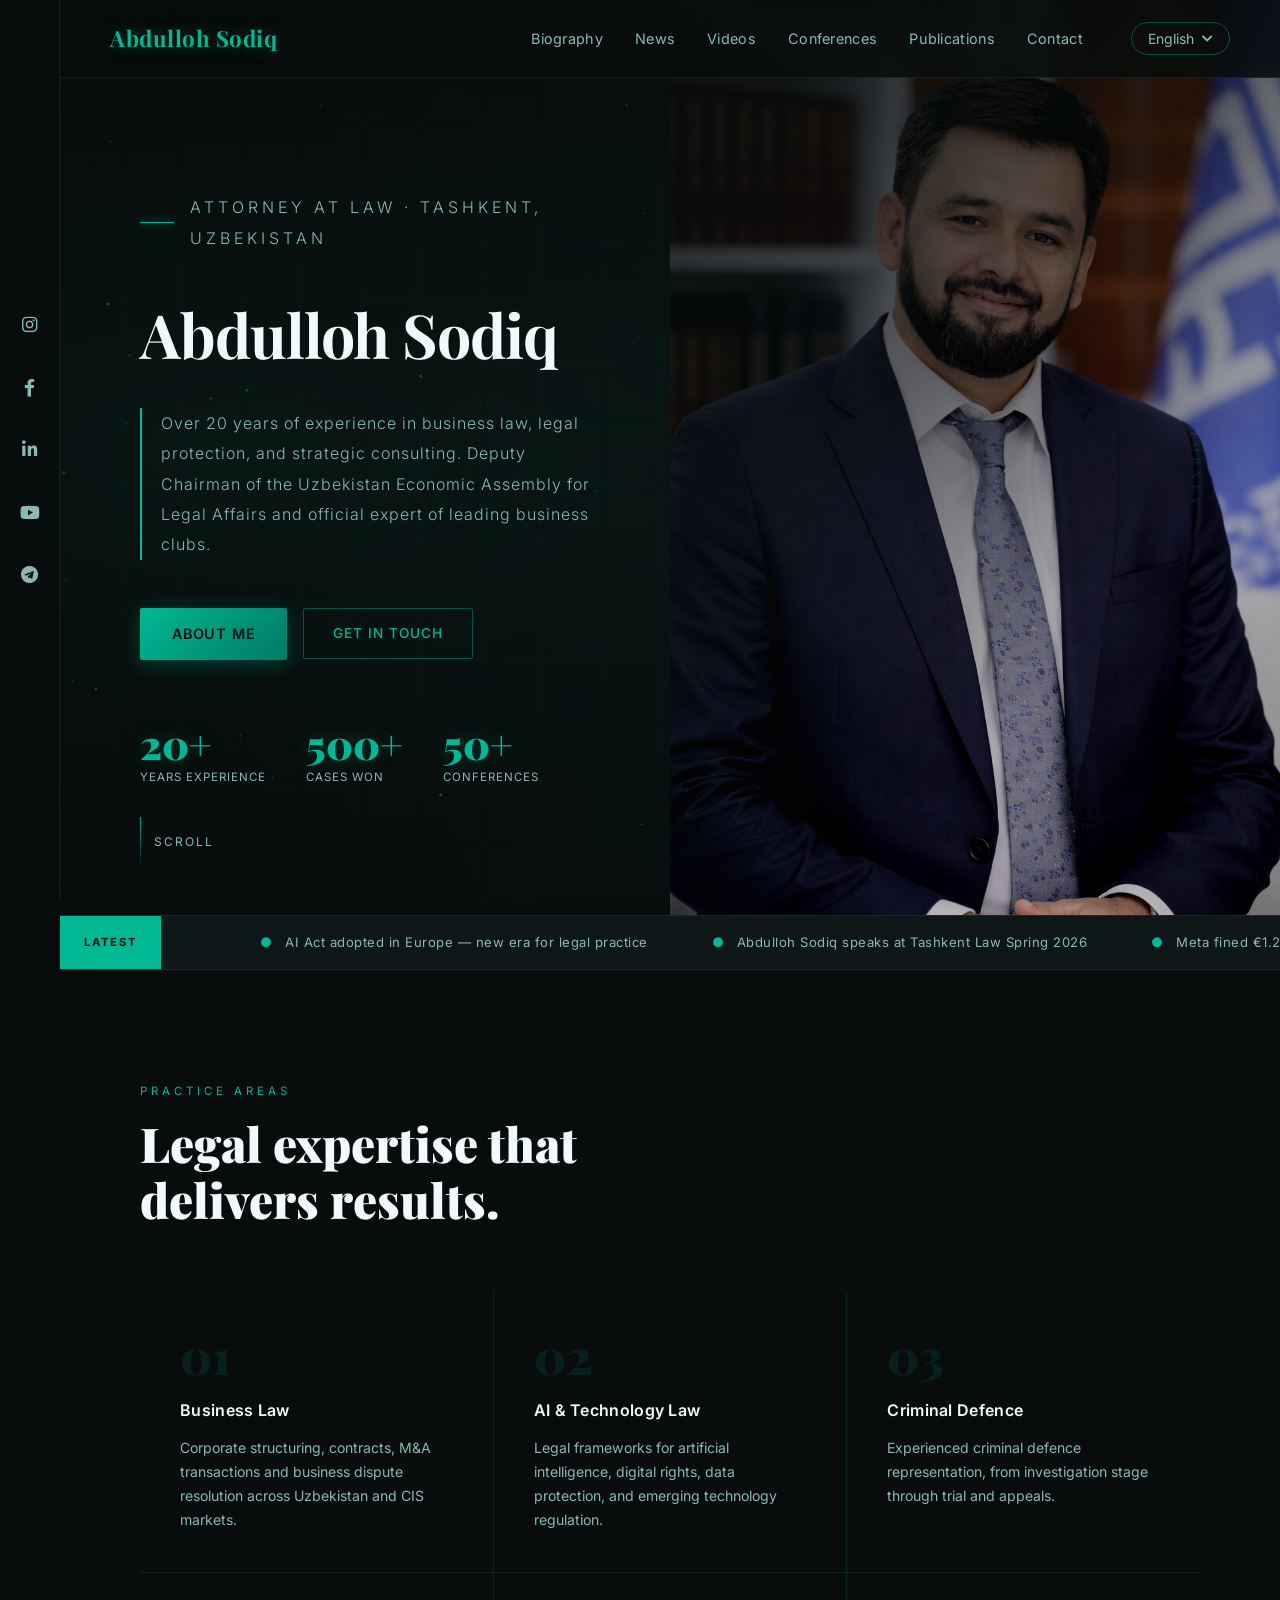
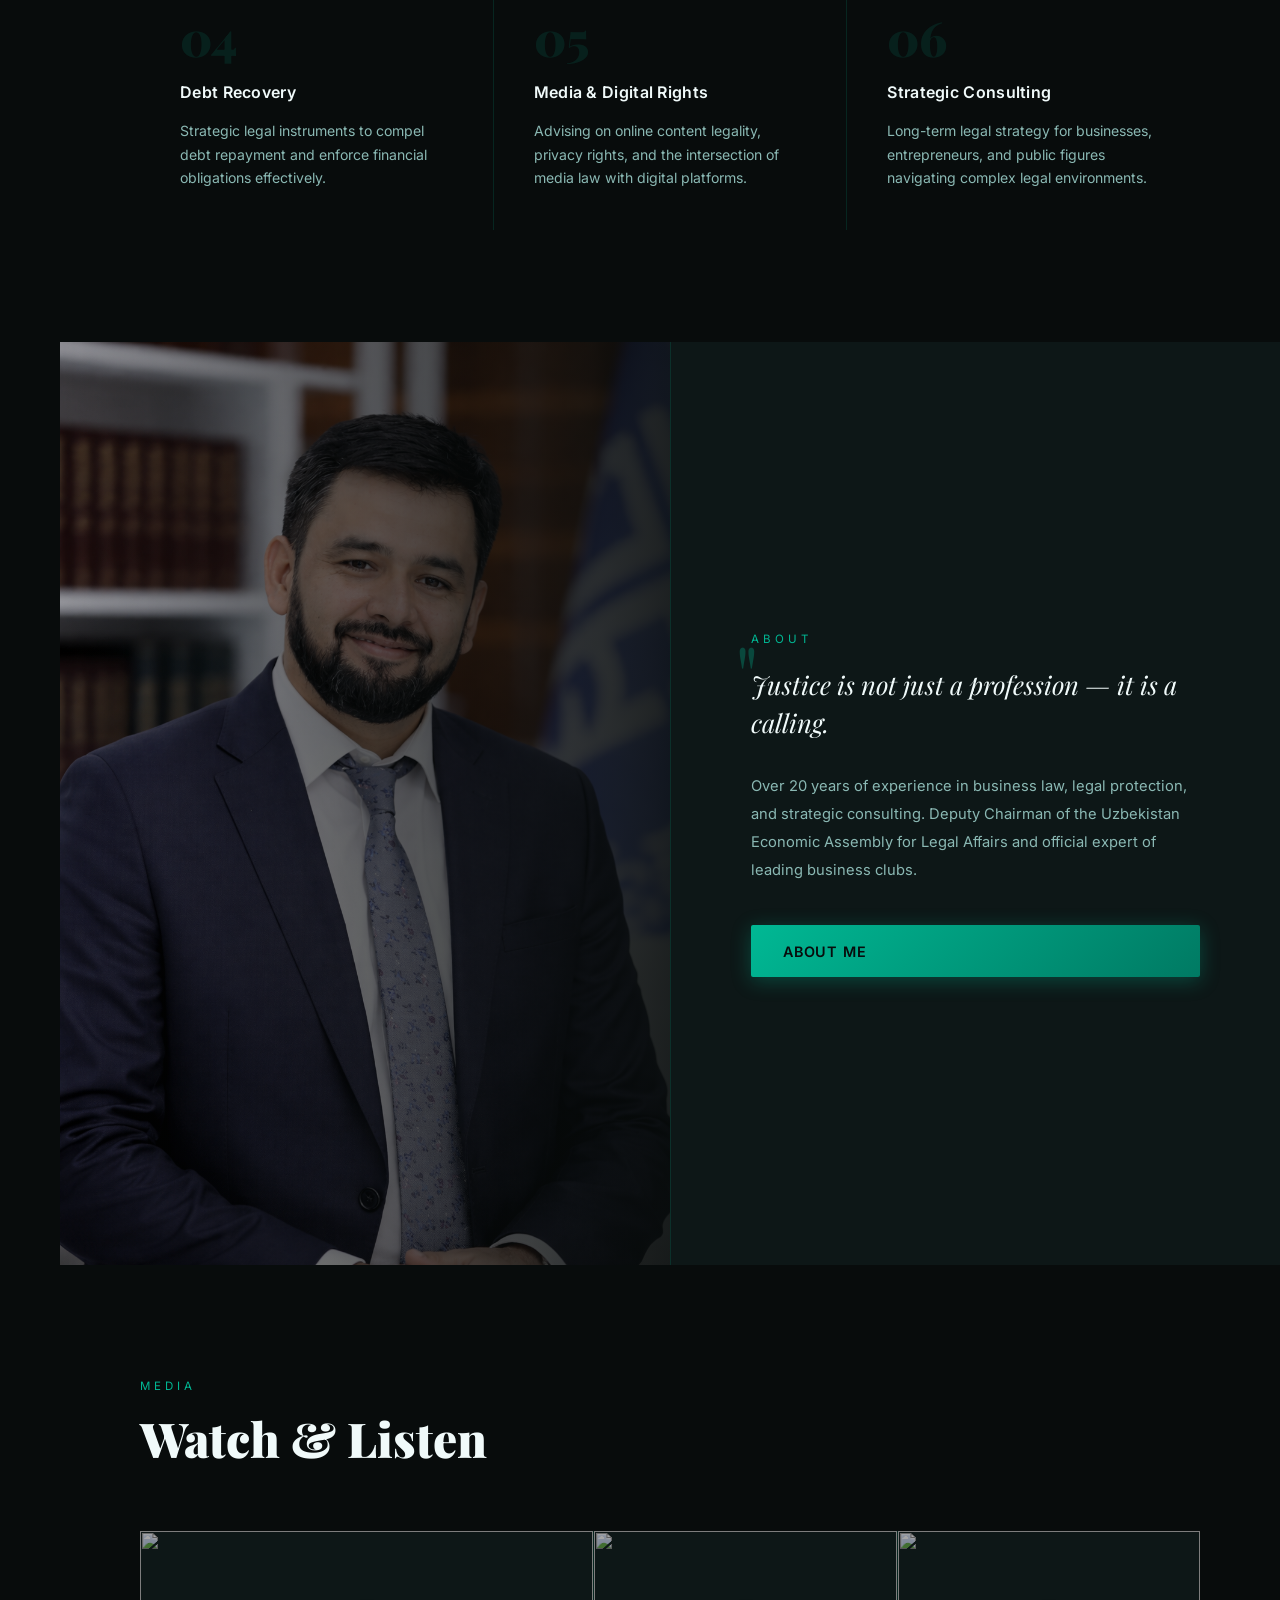
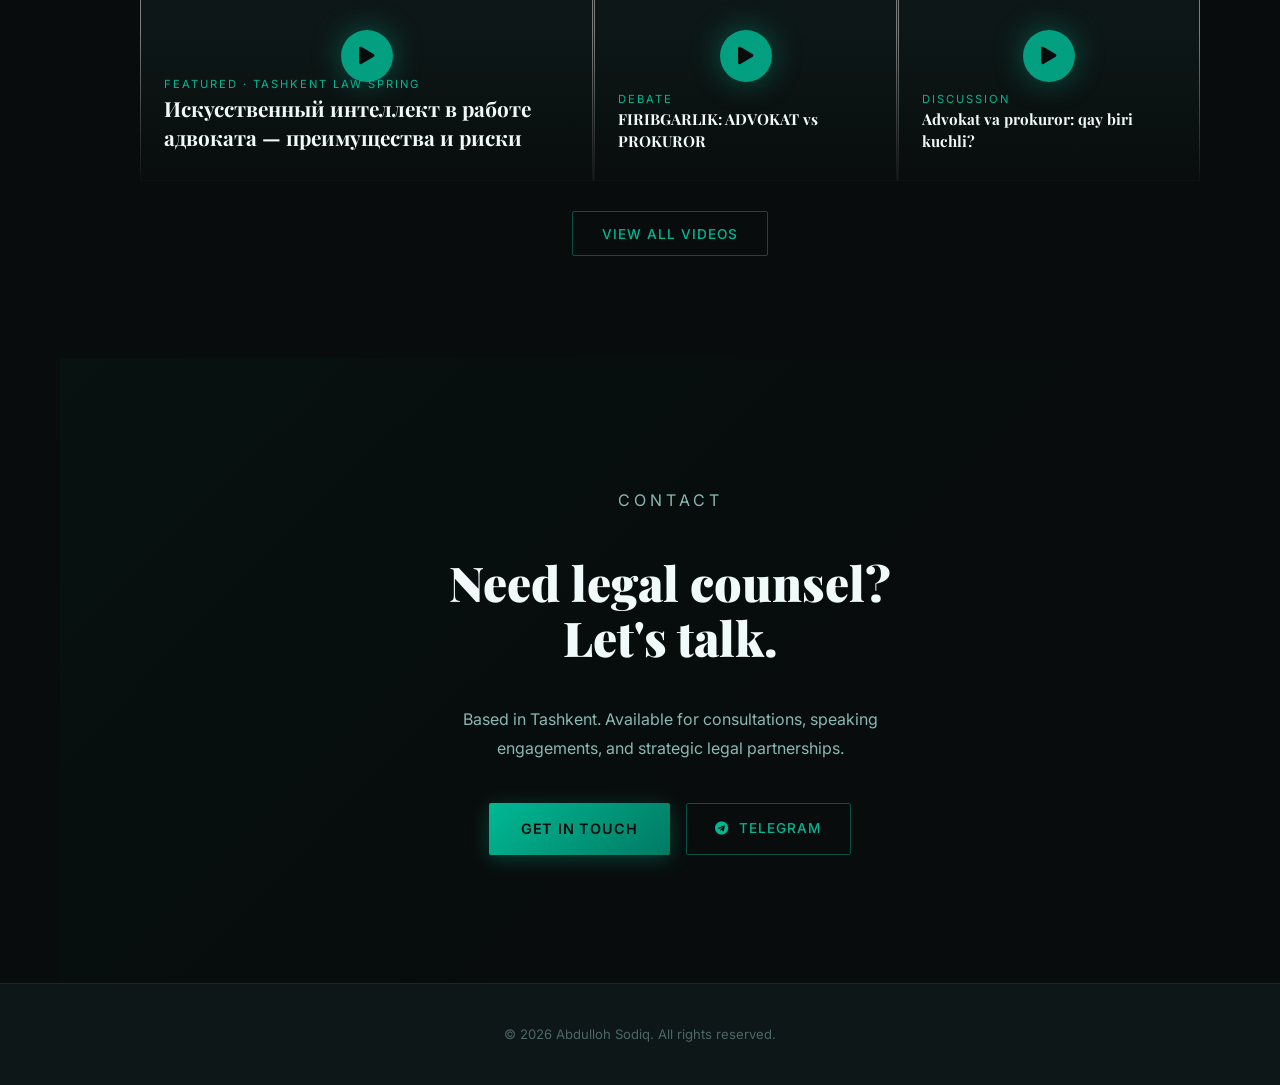
==== commit 3d8368b5: "Redesign homepage: split-screen hero, stats counter, expertise grid, video strip, ticker Co-Authored" ====
--- a/index.html
+++ b/index.html
@@ -3,107 +3,575 @@
 <head>
     <meta charset="UTF-8">
     <meta name="viewport" content="width=device-width, initial-scale=1.0">
-    <title>Abdulloh Sodiq - Professional Portfolio</title>
-    <link href="https://fonts.googleapis.com/css2?family=Playfair+Display:wght@700;900&family=Inter:wght@300;400;500;600&display=swap" rel="stylesheet">
+    <title>Abdulloh Sodiq — Attorney at Law</title>
+    <link href="https://fonts.googleapis.com/css2?family=Playfair+Display:ital,wght@0,700;0,900;1,700&family=Inter:wght@300;400;500;600&display=swap" rel="stylesheet">
     <link rel="stylesheet" href="https://cdnjs.cloudflare.com/ajax/libs/font-awesome/5.15.3/css/all.min.css">
     <link rel="stylesheet" href="styles.css">
-    
     <style>
-        /* --- Layout Structure: Sidebar + Header --- */
-        
-        /* 1. Social Sidebar: Fixed Far Left, Full Height */
-        .social-sidebar {
-            position: fixed;
-            top: 0;
-            left: 0;
-            height: 100vh; 
-            width: 80px;
-            background-color: var(--bg-white);
-            border-right: 1px solid var(--border-color);
-            z-index: 1001; 
+        /* ── PAGE-SPECIFIC OVERRIDES ── */
+
+        /* Full-height split hero */
+        .hero {
+            min-height: 100vh;
+            display: grid;
+            grid-template-columns: 1fr 1fr;
+            padding: 0;
+            position: relative;
+            overflow: hidden;
+        }
+
+        /* Left panel */
+        .hero-left {
             display: flex;
             flex-direction: column;
+            justify-content: center;
+            padding: 9rem 4rem 5rem 5rem;
+            position: relative;
+            z-index: 2;
+        }
+
+        .hero-eyebrow {
+            font-size: 0.75rem;
+            letter-spacing: 4px;
+            text-transform: uppercase;
+            color: var(--emerald);
+            margin-bottom: 2rem;
+            display: flex;
             align-items: center;
-            box-shadow: 2px 0 10px rgba(0, 0, 0, 0.03);
-        }
-      
-
-
-        .social-icons-group {
-            margin-top: 100px; 
+            gap: 1rem;
+        }
+
+        .hero-eyebrow::before {
+            content: '';
+            display: inline-block;
+            width: 40px;
+            height: 1px;
+            background: var(--emerald);
+            box-shadow: 0 0 8px var(--emerald);
+        }
+
+        .hero-name {
+            font-family: 'Playfair Display', serif;
+            font-size: clamp(3.5rem, 6vw, 5.5rem);
+            font-weight: 900;
+            line-height: 1;
+            color: var(--text-white);
+            letter-spacing: -2px;
+            margin-bottom: 0.5rem;
+        }
+
+        .hero-name .accent {
+            color: var(--emerald);
+            display: block;
+            text-shadow: 0 0 40px rgba(0,184,148,0.4);
+        }
+
+        .hero-title {
+            font-size: 1rem;
+            color: var(--text-muted);
+            font-weight: 300;
+            letter-spacing: 1px;
+            margin: 1.5rem 0 2.5rem;
+            line-height: 1.8;
+            max-width: 380px;
+            border-left: 2px solid var(--emerald);
+            padding-left: 1.2rem;
+        }
+
+        .hero-actions {
+            display: flex;
+            gap: 1rem;
+            align-items: center;
+            margin-bottom: 4rem;
+        }
+
+        .btn-outline {
+            font-family: 'Inter', sans-serif;
+            font-size: 0.85rem;
+            font-weight: 500;
+            padding: 0.85rem 1.8rem;
+            border-radius: 2px;
+            cursor: pointer;
+            transition: all 0.3s ease;
+            text-decoration: none;
+            letter-spacing: 1px;
+            text-transform: uppercase;
+            background: transparent;
+            color: var(--emerald);
+            border: 1px solid var(--border-bright);
+        }
+
+        .btn-outline:hover {
+            background: rgba(0,184,148,0.08);
+            border-color: var(--emerald);
+            box-shadow: 0 0 20px rgba(0,184,148,0.15);
+        }
+
+        /* Stats row */
+        .hero-stats {
+            display: flex;
+            gap: 2.5rem;
+        }
+
+        .stat-item { text-align: left; }
+
+        .stat-number {
+            font-family: 'Playfair Display', serif;
+            font-size: 2.5rem;
+            font-weight: 900;
+            color: var(--emerald);
+            line-height: 1;
+            text-shadow: 0 0 20px rgba(0,184,148,0.3);
+        }
+
+        .stat-label {
+            font-size: 0.72rem;
+            color: var(--text-muted);
+            letter-spacing: 1px;
+            text-transform: uppercase;
+            margin-top: 0.3rem;
+        }
+
+        /* Right panel — photo */
+        .hero-right {
+            position: relative;
+            overflow: hidden;
+        }
+
+        .hero-right img {
+            width: 100%;
+            height: 100%;
+            object-fit: cover;
+            object-position: top center;
+            filter: brightness(0.7) contrast(1.1) saturate(0.85);
+            display: block;
+        }
+
+        /* Emerald gradient overlay on photo */
+        .hero-right::before {
+            content: '';
+            position: absolute;
+            inset: 0;
+            background: linear-gradient(
+                135deg,
+                rgba(8,12,12,0.95) 0%,
+                rgba(8,12,12,0.5) 40%,
+                transparent 70%
+            );
+            z-index: 1;
+        }
+
+        /* Vertical text on right */
+        .hero-right::after {
+            content: 'ATTORNEY';
+            position: absolute;
+            right: 2rem;
+            top: 50%;
+            transform: translateY(-50%) rotate(90deg);
+            font-family: 'Playfair Display', serif;
+            font-size: 0.7rem;
+            letter-spacing: 6px;
+            color: rgba(0,184,148,0.25);
+            z-index: 2;
+        }
+
+        /* Scroll indicator */
+        .scroll-indicator {
+            position: absolute;
+            bottom: 3rem;
+            left: 5rem;
+            display: flex;
+            align-items: center;
+            gap: 0.8rem;
+            color: var(--text-muted);
+            font-size: 0.75rem;
+            letter-spacing: 2px;
+            text-transform: uppercase;
+            z-index: 3;
+        }
+
+        .scroll-indicator::before {
+            content: '';
+            width: 1px;
+            height: 50px;
+            background: linear-gradient(to bottom, var(--emerald), transparent);
+            animation: scrollLine 1.5s ease-in-out infinite;
+        }
+
+        @keyframes scrollLine {
+            0%, 100% { opacity: 0.3; transform: scaleY(0.7); }
+            50%       { opacity: 1;   transform: scaleY(1); }
+        }
+
+        /* ── EXPERTISE SECTION ── */
+        .expertise-section {
+            padding: 7rem 5rem;
+            position: relative;
+            z-index: 1;
+        }
+
+        .section-label {
+            font-size: 0.72rem;
+            letter-spacing: 4px;
+            text-transform: uppercase;
+            color: var(--emerald);
+            margin-bottom: 1rem;
+        }
+
+        .section-headline {
+            font-family: 'Playfair Display', serif;
+            font-size: clamp(2rem, 4vw, 3rem);
+            font-weight: 900;
+            color: var(--text-white);
+            line-height: 1.15;
+            margin-bottom: 4rem;
+            max-width: 500px;
+        }
+
+        .expertise-grid {
+            display: grid;
+            grid-template-columns: repeat(3, 1fr);
+            gap: 1px;
+            background: var(--border);
+        }
+
+        .expertise-item {
+            background: var(--bg-dark);
+            padding: 2.5rem;
+            transition: background 0.3s ease;
+            cursor: default;
+        }
+
+        .expertise-item:hover {
+            background: var(--bg-card);
+        }
+
+        .expertise-number {
+            font-family: 'Playfair Display', serif;
+            font-size: 3rem;
+            font-weight: 900;
+            color: rgba(0,184,148,0.12);
+            line-height: 1;
+            margin-bottom: 1.2rem;
+            transition: color 0.3s;
+        }
+
+        .expertise-item:hover .expertise-number {
+            color: rgba(0,184,148,0.3);
+        }
+
+        .expertise-title {
+            font-size: 1rem;
+            font-weight: 600;
+            color: var(--text-white);
+            margin-bottom: 0.8rem;
+            letter-spacing: 0.3px;
+        }
+
+        .expertise-desc {
+            font-size: 0.88rem;
+            color: var(--text-muted);
+            line-height: 1.7;
+        }
+
+        /* ── ABOUT STRIP ── */
+        .about-strip {
+            display: grid;
+            grid-template-columns: 1fr 1fr;
+            min-height: 60vh;
+            position: relative;
+            z-index: 1;
+        }
+
+        .about-image-col {
+            position: relative;
+            overflow: hidden;
+        }
+
+        .about-image-col img {
+            width: 100%;
+            height: 100%;
+            object-fit: cover;
+            object-position: center top;
+            filter: brightness(0.65) saturate(0.75);
+            transition: transform 0.8s ease;
+        }
+
+        .about-strip:hover .about-image-col img {
+            transform: scale(1.04);
+        }
+
+        .about-image-col::after {
+            content: '';
+            position: absolute;
+            inset: 0;
+            background: linear-gradient(90deg, transparent, rgba(8,12,12,0.85));
+        }
+
+        .about-text-col {
             display: flex;
             flex-direction: column;
-            align-items: center;
-        }
-
-        .social-icon {
-            width: 40px;
-            height: 40px;
-            margin: 0.8rem 0;
-            color: var(--text-medium);
+            justify-content: center;
+            padding: 5rem;
+            background: var(--bg-card);
+            border-left: 1px solid var(--border);
+        }
+
+        .about-quote {
+            font-family: 'Playfair Display', serif;
+            font-size: 1.6rem;
+            font-style: italic;
+            color: var(--text-white);
+            line-height: 1.5;
+            margin-bottom: 2rem;
+            position: relative;
+        }
+
+        .about-quote::before {
+            content: '"';
+            font-size: 5rem;
+            color: var(--emerald);
+            opacity: 0.3;
+            position: absolute;
+            top: -2rem;
+            left: -1rem;
+            line-height: 1;
+            font-style: normal;
+        }
+
+        .about-body {
+            font-size: 0.92rem;
+            color: var(--text-muted);
+            line-height: 1.9;
+            margin-bottom: 2.5rem;
+        }
+
+        /* ── VIDEO SECTION ── */
+        .video-section {
+            padding: 7rem 5rem;
+            position: relative;
+            z-index: 1;
+        }
+
+        .video-strip {
+            display: grid;
+            grid-template-columns: 1.5fr 1fr 1fr;
+            gap: 1px;
+            background: var(--border);
+            margin-top: 3rem;
+        }
+
+        .vid-item {
+            position: relative;
+            overflow: hidden;
+            cursor: pointer;
+            background: var(--bg-card);
+        }
+
+        .vid-item img {
+            width: 100%;
+            height: 100%;
+            min-height: 250px;
+            object-fit: cover;
+            filter: brightness(0.65) saturate(0.8);
+            transition: all 0.4s ease;
+            display: block;
+        }
+
+        .vid-item:hover img {
+            filter: brightness(0.85) saturate(1.1);
+            transform: scale(1.04);
+        }
+
+        .vid-overlay {
+            position: absolute;
+            inset: 0;
+            background: linear-gradient(to top, rgba(8,12,12,0.95) 0%, transparent 60%);
+            display: flex;
+            flex-direction: column;
+            justify-content: flex-end;
+            padding: 1.5rem;
+            z-index: 2;
+        }
+
+        .vid-play {
+            position: absolute;
+            top: 50%;
+            left: 50%;
+            transform: translate(-50%, -50%);
+            width: 52px;
+            height: 52px;
+            border-radius: 50%;
+            background: rgba(0,184,148,0.85);
             display: flex;
             align-items: center;
             justify-content: center;
-            transition: color 0.2s ease;
-            text-decoration: none;
-        }
-
-        .social-icon:hover {
-            color: var(--primary-blue);
-        }
-
-        .social-icon i {
-            font-size: 1.2rem;
-        }
-
-        /* 2. Header: Fixed Top, but shifted right to clear sidebar */
-        
-        nav {
-            max-width: calc(1200px - 80px); 
-        }
-
-        /* 3. Main Content: Shifted right to clear sidebar */
-        main {
-            margin-left: 80px;
+            color: #080c0c;
+            font-size: 1.1rem;
+            transition: all 0.3s;
+            z-index: 3;
+            box-shadow: 0 0 30px rgba(0,184,148,0.4);
+        }
+
+        .vid-item:hover .vid-play {
+            background: var(--emerald);
+            box-shadow: 0 0 50px rgba(0,184,148,0.7);
+            transform: translate(-50%, -50%) scale(1.1);
+        }
+
+        .vid-title {
+            font-family: 'Playfair Display', serif;
+            font-size: 0.95rem;
+            color: var(--text-white);
+            line-height: 1.4;
+            margin-bottom: 0.3rem;
+            position: relative;
+            z-index: 4;
+        }
+
+        .vid-item:first-child .vid-title {
+            font-size: 1.3rem;
+        }
+
+        .vid-tag {
+            font-size: 0.7rem;
+            color: var(--emerald);
+            letter-spacing: 2px;
+            text-transform: uppercase;
+            position: relative;
+            z-index: 4;
+        }
+
+        /* ── NEWS TICKER ── */
+        .ticker-wrap {
+            overflow: hidden;
+            border-top: 1px solid var(--border);
+            border-bottom: 1px solid var(--border);
+            padding: 1rem 0;
+            background: var(--bg-card);
             position: relative;
             z-index: 1;
         }
 
-        /* --- Research Grid Styles --- */
+        .ticker-label {
+            position: absolute;
+            left: 0; top: 0; bottom: 0;
+            background: var(--emerald);
+            color: #080c0c;
+            display: flex;
+            align-items: center;
+            padding: 0 1.5rem;
+            font-size: 0.7rem;
+            font-weight: 700;
+            letter-spacing: 2px;
+            text-transform: uppercase;
+            z-index: 2;
+            white-space: nowrap;
+        }
+
+        .ticker {
+            display: flex;
+            gap: 4rem;
+            animation: ticker 30s linear infinite;
+            padding-left: 200px;
+            white-space: nowrap;
+        }
+
+        .ticker:hover { animation-play-state: paused; }
+
+        @keyframes ticker {
+            0%   { transform: translateX(0); }
+            100% { transform: translateX(-50%); }
+        }
+
+        .ticker-item {
+            font-size: 0.82rem;
+            color: var(--text-muted);
+            letter-spacing: 0.5px;
+        }
+
+        .ticker-item span {
+            color: var(--emerald);
+            margin-right: 0.5rem;
+        }
+
+        /* ── CONTACT CTA ── */
+        .cta-section {
+            padding: 8rem 5rem;
+            text-align: center;
+            position: relative;
+            z-index: 1;
+            background: linear-gradient(135deg, rgba(0,184,148,0.04) 0%, transparent 60%);
+        }
+
+        .cta-section .section-headline {
+            max-width: 600px;
+            margin: 1rem auto 2.5rem;
+        }
+
+        .cta-section p {
+            color: var(--text-muted);
+            font-size: 1rem;
+            max-width: 500px;
+            margin: 0 auto 2.5rem;
+            line-height: 1.8;
+        }
+
+        /* ── FOCUS GRID (keeping for compat) ── */
         .focus-grid {
             display: grid;
-            grid-template-columns: repeat(3, 1fr); 
-            gap: 1.5rem;
+            grid-template-columns: repeat(3, 1fr);
+            gap: 1px;
+            background: var(--border);
             margin-top: 3rem;
         }
 
         @media (max-width: 992px) {
-            .focus-grid {
-                grid-template-columns: repeat(2, 1fr);
-            }
+            .focus-grid { grid-template-columns: repeat(2, 1fr); }
         }
 
         @media (max-width: 768px) {
-            .focus-grid {
-                grid-template-columns: 1fr;
-            }
-
-            .social-sidebar {
-                display: none;
-            }
-
-            header {
-                left: 0;
-            }
-            main {
-                margin-left: 0;
-            }
-        }
-
-        /* Mobile Social Bar */
-        .mobile-social-bar {
-            display: none;
-        }
+            .focus-grid { grid-template-columns: 1fr; }
+            .social-sidebar { display: none; }
+            header { left: 0; }
+            main { margin-left: 0; }
+        }
+
+        .focus-item {
+            background: var(--bg-dark);
+            padding: 2.5rem;
+            text-align: left;
+            transition: background 0.3s;
+        }
+
+        .focus-item:hover { background: var(--bg-card); }
+
+        .focus-icon {
+            width: 50px; height: 50px;
+            border-radius: 50%;
+            background: rgba(0,184,148,0.08);
+            border: 1px solid var(--border);
+            display: flex; align-items: center; justify-content: center;
+            color: var(--emerald);
+            font-size: 1.2rem;
+            margin-bottom: 1.5rem;
+        }
+
+        .focus-title {
+            font-family: 'Playfair Display', serif;
+            font-size: 1.05rem;
+            color: var(--text-white);
+            margin-bottom: 0.7rem;
+        }
+
+        .focus-desc {
+            font-size: 0.88rem;
+            color: var(--text-muted);
+            line-height: 1.7;
+        }
+
+        /* Mobile social bar */
+        .mobile-social-bar { display: none; }
 
         @media (max-width: 768px) {
             .mobile-social-bar {
@@ -112,69 +580,44 @@
                 align-items: center;
                 gap: 1.5rem;
                 padding: 1rem;
-                background-color: var(--bg-white);
-                border-top: 1px solid var(--border-color);
+                background: var(--bg-card);
+                border-top: 1px solid var(--border);
             }
-
             .mobile-social-bar .social-icon {
-                width: 44px;
-                height: 44px;
-                margin: 0;
-                color: var(--text-medium);
-                display: flex;
-                align-items: center;
-                justify-content: center;
-                transition: color 0.2s ease;
-                text-decoration: none;
+                width: 44px; height: 44px; margin: 0;
+                color: var(--text-muted);
+                display: flex; align-items: center; justify-content: center;
+                transition: color 0.2s; text-decoration: none;
             }
-
-            .mobile-social-bar .social-icon:hover {
-                color: var(--primary-blue);
-            }
-
-            .mobile-social-bar .social-icon i {
-                font-size: 1.3rem;
-            }
-        }
-
-        .focus-item {
-            background: var(--bg-white);
-            padding: 2rem;
-            border-radius: 8px;
-            border: 1px solid var(--border-color);
-            text-align: center;
-            transition: all 0.3s ease;
-        }
-
-        .focus-item:hover {
-            border-color: var(--primary-blue);
-            box-shadow: 0 10px 25px rgba(58, 123, 213, 0.08);
-        }
-
-        .focus-icon {
-            width: 60px;
-            height: 60px;
-            margin: 0 auto 1.5rem;
-            background-color: var(--bg-light);
-            border-radius: 50%;
-            display: flex;
-            align-items: center;
-            justify-content: center;
-            color: var(--primary-blue);
-            font-size: 1.5rem;
-        }
-
-        .focus-title {
-            font-family: 'Playfair Display', serif;
-            font-size: 1.2rem;
-            color: var(--text-dark);
-            margin-bottom: 0.8rem;
-        }
-
-        .focus-desc {
-            font-size: 0.95rem;
-            color: var(--text-medium);
-            line-height: 1.6;
+            .mobile-social-bar .social-icon:hover { color: var(--emerald); }
+            .mobile-social-bar .social-icon i { font-size: 1.2rem; }
+        }
+
+        /* ── RESPONSIVE ── */
+        @media (max-width: 992px) {
+            .hero { grid-template-columns: 1fr; }
+            .hero-right { display: none; }
+            .hero-left { padding: 9rem 2rem 5rem; }
+
+            .expertise-grid { grid-template-columns: 1fr 1fr; }
+
+            .about-strip { grid-template-columns: 1fr; }
+            .about-image-col { height: 350px; }
+            .about-text-col { padding: 3rem 2rem; }
+
+            .video-strip { grid-template-columns: 1fr; }
+
+            .expertise-section,
+            .video-section,
+            .cta-section { padding: 5rem 2rem; }
+        }
+
+        @media (max-width: 768px) {
+            .hero-left { padding: 8rem 1.5rem 4rem; }
+            .hero-name { font-size: 3rem; letter-spacing: -1px; }
+            .hero-stats { gap: 1.5rem; }
+            .stat-number { font-size: 2rem; }
+            .expertise-grid { grid-template-columns: 1fr; }
         }
     </style>
 </head>
@@ -190,6 +633,7 @@
             <a href="https://www.facebook.com/share/1EpZqGsUV3/" class="social-icon" title="Facebook" target="_blank" rel="noopener noreferrer"><i class="fab fa-facebook-f"></i></a>
             <a href="https://uz.linkedin.com/in/abdulloh-sodiq-0b6926254" class="social-icon" title="LinkedIn" target="_blank" rel="noopener noreferrer"><i class="fab fa-linkedin-in"></i></a>
             <a href="https://youtube.com/@advokat_abdulloh_sodiq" class="social-icon" title="YouTube" target="_blank" rel="noopener noreferrer"><i class="fab fa-youtube"></i></a>
+            <a href="https://t.me/Abdulloh_Sodiq_lawyer" class="social-icon" title="Telegram" target="_blank" rel="noopener noreferrer"><i class="fab fa-telegram"></i></a>
         </div>
     </div>
 
@@ -197,8 +641,7 @@
     <header>
         <nav>
             <a href="index.html" class="logo">Abdulloh Sodiq</a>
-            
-            <!-- NEW: Mobile Menu Toggle Button -->
+
             <button class="menu-toggle" id="menu-toggle" aria-label="Toggle navigation">
                 <i class="fas fa-bars"></i>
             </button>
@@ -212,8 +655,7 @@
                     <li class="nav-item"><a href="publications.html" data-translate="pubsLink">Publications</a></li>
                     <li class="nav-item"><a href="contact.html" data-translate="contactLink">Contact</a></li>
                 </ul>
-                
-                <!-- Language Switcher (Hidden on mobile usually, but kept here) -->
+
                 <div class="language-switcher">
                     <button class="language-button">
                         <span class="current-language">English</span>
@@ -229,133 +671,178 @@
         </nav>
     </header>
 
-
-    <main>
-        <!-- Hero Section -->
+    <main style="position:relative;z-index:1;">
+
+        <!-- ── HERO ── -->
         <section class="hero">
-            <div class="hero-container">
-                <div class="profile-image-container">
-                    <img src="ChatGPT Image Mar 31, 2026 at 12_45_45 PM.png" alt="Profile" class="profile-image">
-                </div>
-                <div class="hero-content">
-                    <h1 data-translate="name">Abdulloh <span>Sodiq</span></h1>
-                    <h2>
-                        <span data-translate="title1">Managing Partner & Attorney</span>
-                        <span data-translate="title2">Gulyamov, Sadikov & Partners</span>
-                    </h2>
-                    <p data-translate="description">Over 20 years of experience in business law, legal protection, and strategic consulting. Deputy Chairman of the Uzbekistan Economic Assembly for Legal Affairs and official expert of leading business clubs.</p>
-                    <div class="hero-buttons">
-                        <a href="biography.html" class="btn btn-primary" data-translate="aboutBtn">About Me</a>
+            <div class="hero-left">
+                <p class="hero-eyebrow">Attorney at Law · Tashkent, Uzbekistan</p>
+
+                <h1 class="hero-name" data-translate="name">
+                    Abdulloh
+                    <span class="accent">Sodiq</span>
+                </h1>
+
+                <p class="hero-title" data-translate="description">
+                    Managing Partner & Attorney at Gulyamov, Sadikov & Partners. 20+ years in business law, legal protection, and strategic consulting.
+                </p>
+
+                <div class="hero-actions">
+                    <a href="biography.html" class="btn btn-primary" data-translate="aboutBtn">About Me</a>
+                    <a href="contact.html" class="btn-outline">Get in Touch</a>
+                </div>
+
+                <div class="hero-stats">
+                    <div class="stat-item">
+                        <div class="stat-number" data-count="20">0</div>
+                        <div class="stat-label">Years Experience</div>
                     </div>
+                    <div class="stat-item">
+                        <div class="stat-number" data-count="500">0</div>
+                        <div class="stat-label">Cases Won</div>
+                    </div>
+                    <div class="stat-item">
+                        <div class="stat-number" data-count="50">0</div>
+                        <div class="stat-label">Conferences</div>
+                    </div>
+                </div>
+            </div>
+
+            <div class="hero-right">
+                <img src="ChatGPT Image Mar 31, 2026 at 12_45_45 PM.png" alt="Abdulloh Sodiq">
+            </div>
+
+            <div class="scroll-indicator">Scroll</div>
+        </section>
+
+        <!-- ── NEWS TICKER ── -->
+        <div class="ticker-wrap">
+            <div class="ticker-label">Latest</div>
+            <div class="ticker">
+                <span class="ticker-item"><span>●</span> AI Act adopted in Europe — new era for legal practice</span>
+                <span class="ticker-item"><span>●</span> Abdulloh Sodiq speaks at Tashkent Law Spring 2026</span>
+                <span class="ticker-item"><span>●</span> Meta fined €1.2B — largest GDPR penalty in history</span>
+                <span class="ticker-item"><span>●</span> SmartLex platform launches — AI in Uzbek legal system</span>
+                <span class="ticker-item"><span>●</span> New publication: AI Governance in Central Asia</span>
+                <!-- duplicate for seamless loop -->
+                <span class="ticker-item"><span>●</span> AI Act adopted in Europe — new era for legal practice</span>
+                <span class="ticker-item"><span>●</span> Abdulloh Sodiq speaks at Tashkent Law Spring 2026</span>
+                <span class="ticker-item"><span>●</span> Meta fined €1.2B — largest GDPR penalty in history</span>
+                <span class="ticker-item"><span>●</span> SmartLex platform launches — AI in Uzbek legal system</span>
+                <span class="ticker-item"><span>●</span> New publication: AI Governance in Central Asia</span>
+            </div>
+        </div>
+
+        <!-- ── EXPERTISE ── -->
+        <section class="expertise-section">
+            <p class="section-label">Practice Areas</p>
+            <h2 class="section-headline">Legal expertise that<br>delivers results.</h2>
+
+            <div class="expertise-grid">
+                <div class="expertise-item reveal">
+                    <div class="expertise-number">01</div>
+                    <h3 class="expertise-title">Business Law</h3>
+                    <p class="expertise-desc">Corporate structuring, contracts, M&A transactions and business dispute resolution across Uzbekistan and CIS markets.</p>
+                </div>
+                <div class="expertise-item reveal">
+                    <div class="expertise-number">02</div>
+                    <h3 class="expertise-title">AI & Technology Law</h3>
+                    <p class="expertise-desc">Legal frameworks for artificial intelligence, digital rights, data protection, and emerging technology regulation.</p>
+                </div>
+                <div class="expertise-item reveal">
+                    <div class="expertise-number">03</div>
+                    <h3 class="expertise-title">Criminal Defence</h3>
+                    <p class="expertise-desc">Experienced criminal defence representation, from investigation stage through trial and appeals.</p>
+                </div>
+                <div class="expertise-item reveal">
+                    <div class="expertise-number">04</div>
+                    <h3 class="expertise-title">Debt Recovery</h3>
+                    <p class="expertise-desc">Strategic legal instruments to compel debt repayment and enforce financial obligations effectively.</p>
+                </div>
+                <div class="expertise-item reveal">
+                    <div class="expertise-number">05</div>
+                    <h3 class="expertise-title">Media & Digital Rights</h3>
+                    <p class="expertise-desc">Advising on online content legality, privacy rights, and the intersection of media law with digital platforms.</p>
+                </div>
+                <div class="expertise-item reveal">
+                    <div class="expertise-number">06</div>
+                    <h3 class="expertise-title">Strategic Consulting</h3>
+                    <p class="expertise-desc">Long-term legal strategy for businesses, entrepreneurs, and public figures navigating complex legal environments.</p>
                 </div>
             </div>
         </section>
 
-        <!-- Research Focus Section -->
-        <section class="content-section" style="background-color: var(--bg-light);">
-            <div class="content-container">
-                <h2 class="section-title" style="text-align: center; display: block; width: 100%;" data-translate="bioResearch">Research Interests</h2>
-                
-                <div class="focus-grid">
-                    <!-- Card 1 -->
-                    <div class="focus-item">
-                        <div class="focus-icon"><i class="fas fa-shield-alt"></i></div>
-                        <h3 class="focus-title" data-translate="research1Title">Digital Rights & Privacy</h3>
-                        <p class="focus-desc" data-translate="research1Desc">Exploring legal frameworks for protecting individual privacy in the digital age.</p>
-                    </div>
-
-                    <!-- Card 2 -->
-                    <div class="focus-item">
-                        <div class="focus-icon"><i class="fas fa-microchip"></i></div>
-                        <h3 class="focus-title" data-translate="research2Title">Technology Regulation</h3>
-                        <p class="focus-desc" data-translate="research2Desc">Analyzing regulatory approaches for emerging technologies including AI and blockchain.</p>
-                    </div>
-
-                    <!-- Card 3 -->
-                    <div class="focus-item">
-                        <div class="focus-icon"><i class="fas fa-globe"></i></div>
-                        <h3 class="focus-title" data-translate="research3Title">International Technology Law</h3>
-                        <p class="focus-desc" data-translate="research3Desc">Comparative analysis of technology law approaches across different jurisdictions.</p>
-                    </div>
-
-                    <!-- Card 4 -->
-                    <div class="focus-item">
-                        <div class="focus-icon"><i class="fas fa-brain"></i></div>
-                        <h3 class="focus-title" data-translate="research4Title">AI Governance & Ethics</h3>
-                        <p class="focus-desc" data-translate="research4Desc">Developing legal frameworks for responsible AI development and deployment.</p>
-                    </div>
-
-                    <!-- Card 5: Cybersecurity (FIXED) -->
-                    <div class="focus-item">
-                        <div class="focus-icon"><i class="fas fa-lock"></i></div>
-                        <h3 class="focus-title" data-translate="research5Title">Cybersecurity Law</h3>
-                        <p class="focus-desc" data-translate="research5Desc">Addressing legal challenges in protecting critical infrastructure and combating cyber threats.</p>
-                    </div>
-
-                    <!-- Card 6: IP Rights (FIXED) -->
-                    <div class="focus-item">
-                        <div class="focus-icon"><i class="fas fa-copyright"></i></div>
-                        <h3 class="focus-title" data-translate="research6Title">Intellectual Property</h3>
-                        <p class="focus-desc" data-translate="research6Desc">Protecting creative and scientific innovations in the rapidly evolving digital landscape.</p>
-                    </div>
-                </div>
+        <!-- ── ABOUT STRIP ── -->
+        <section class="about-strip reveal">
+            <div class="about-image-col">
+                <img src="ChatGPT Image Mar 31, 2026 at 12_45_45 PM.png" alt="Abdulloh Sodiq">
+            </div>
+            <div class="about-text-col">
+                <p class="section-label">About</p>
+                <blockquote class="about-quote" data-translate="aboutQuote">
+                    Justice is not just a profession — it is a calling.
+                </blockquote>
+                <p class="about-body" data-translate="description">
+                    Over 20 years of experience in business law, legal protection, and strategic consulting. Deputy Chairman of the Uzbekistan Economic Assembly for Legal Affairs and official expert of leading business clubs. Speaker, author, and recognised voice in Uzbek and international legal discourse.
+                </p>
+                <a href="biography.html" class="btn btn-primary" data-translate="aboutBtn">Full Biography</a>
             </div>
         </section>
 
-        <!-- Latest News Section -->
-        <section class="content-section" style="background-color: var(--bg-white);">
-            <div class="content-container">
-                <h2 class="section-title" style="text-align: center; display: block; width: 100%;" data-translate="latestUpdates">Latest Updates</h2>
-                
-                <div class="card-grid">
-                    <div class="card">
-                        <img src="https://picsum.photos/seed/eu-ai-act/400/250.jpg" alt="News" class="card-image">
-                        <div class="card-content">
-                            <h3 class="card-title" data-translate="news1Title">EU Adopts World's First Comprehensive AI Law</h3>
-                            <p class="card-text" data-translate="news1Desc">The European Parliament passed the AI Act — the world's first binding legal framework regulating artificial intelligence.</p>
-                            <a href="news.html" class="card-link" data-translate="readMore">Read More</a>
-                        </div>
+        <!-- ── VIDEOS ── -->
+        <section class="video-section">
+            <p class="section-label">Media</p>
+            <h2 class="section-headline">Watch &amp; Listen</h2>
+
+            <div class="video-strip">
+                <!-- Featured -->
+                <div class="vid-item" onclick="window.open('https://www.youtube.com/watch?v=bEeeMbHWA-M&t=47s','_blank')">
+                    <img src="https://img.youtube.com/vi/bEeeMbHWA-M/hqdefault.jpg" alt="">
+                    <div class="vid-play"><i class="fas fa-play"></i></div>
+                    <div class="vid-overlay">
+                        <span class="vid-tag">Featured · Tashkent Law Spring</span>
+                        <h3 class="vid-title">Искусственный интеллект в работе адвоката — преимущества и риски</h3>
                     </div>
-
-                    <div class="card">
-                        <img src="https://picsum.photos/seed/meta-gdpr/400/250.jpg" alt="News" class="card-image">
-                        <div class="card-content">
-                            <h3 class="card-title" data-translate="news3Title">Meta Fined €1.2 Billion — Largest GDPR Penalty in History</h3>
-                            <p class="card-text" data-translate="news3Desc">Ireland's Data Protection Commission issued a record €1.2 billion fine against Meta for illegally transferring European user data to the US.</p>
-                            <a href="news.html" class="card-link" data-translate="readMore">Read More</a>
-                        </div>
+                </div>
+                <!-- Card 2 -->
+                <div class="vid-item" onclick="window.open('https://www.youtube.com/watch?v=ZD_LSyxMMH4','_blank')">
+                    <img src="https://img.youtube.com/vi/ZD_LSyxMMH4/hqdefault.jpg" alt="">
+                    <div class="vid-play"><i class="fas fa-play"></i></div>
+                    <div class="vid-overlay">
+                        <span class="vid-tag">Debate</span>
+                        <h3 class="vid-title">FIRIBGARLIK: ADVOKAT vs PROKUROR</h3>
                     </div>
                 </div>
+                <!-- Card 3 -->
+                <div class="vid-item" onclick="window.open('https://www.youtube.com/watch?v=mePXlM2M4V4','_blank')">
+                    <img src="https://img.youtube.com/vi/mePXlM2M4V4/hqdefault.jpg" alt="">
+                    <div class="vid-play"><i class="fas fa-play"></i></div>
+                    <div class="vid-overlay">
+                        <span class="vid-tag">Discussion</span>
+                        <h3 class="vid-title">Advokat va prokuror: qay biri kuchli?</h3>
+                    </div>
+                </div>
+            </div>
+
+            <div style="text-align:center;margin-top:2.5rem;">
+                <a href="videos.html" class="btn-outline">View All Videos</a>
             </div>
         </section>
 
-        <!-- Publications Section -->
-        <section class="content-section" style="background-color: var(--bg-light);">
-            <div class="content-container">
-                <h2 class="section-title" style="text-align: center; display: block; width: 100%;" data-translate="pubsTitle">Publications</h2>
-                
-                <div class="card-grid">
-                    <div class="card detail-card" style="border-left: 3px solid var(--primary-blue);">
-                        <div class="card-content">
-                            <h3 class="card-title" data-translate="book1Title">Artificial Intelligence and the Law</h3>
-                            <p class="card-text" data-translate="book1Desc">A comprehensive analysis of legal frameworks for AI governance.</p>
-                            <a href="publications.html" class="card-link" data-translate="viewDetails">View Details</a>
-                        </div>
-                    </div>
-
-                    <div class="card detail-card" style="border-left: 3px solid var(--primary-blue);">
-                        <div class="card-content">
-                            <h3 class="card-title" data-translate="book2Title">Digital Privacy Rights in the Information Age</h3>
-                            <p class="card-text" data-translate="book2Desc">An exploration of privacy rights in the digital era.</p>
-                            <a href="publications.html" class="card-link" data-translate="viewDetails">View Details</a>
-                        </div>
-                    </div>
-                </div>
+        <!-- ── CTA ── -->
+        <section class="cta-section">
+            <p class="section-label">Contact</p>
+            <h2 class="section-headline">Need legal counsel?<br>Let's talk.</h2>
+            <p data-translate="ctaDesc">Based in Tashkent. Available for consultations, speaking engagements, and strategic legal partnerships.</p>
+            <div style="display:flex;gap:1rem;justify-content:center;flex-wrap:wrap;">
+                <a href="contact.html" class="btn btn-primary">Get in Touch</a>
+                <a href="https://t.me/Abdulloh_Sodiq_lawyer" class="btn-outline" target="_blank" rel="noopener noreferrer"><i class="fab fa-telegram"></i> &nbsp;Telegram</a>
             </div>
         </section>
+
     </main>
 
-    <!-- Mobile Social Bar (visible only on mobile) -->
+    <!-- Mobile Social Bar -->
     <div class="mobile-social-bar">
         <a href="https://share.google/mGgowYeP6X7xsFa9G" class="social-icon" title="Instagram" target="_blank" rel="noopener noreferrer"><i class="fab fa-instagram"></i></a>
         <a href="https://www.facebook.com/share/1EpZqGsUV3/" class="social-icon" title="Facebook" target="_blank" rel="noopener noreferrer"><i class="fab fa-facebook-f"></i></a>
@@ -365,78 +852,62 @@
 
     <footer>
         <div class="footer-content">
-            <!-- Changed name here -->
             <p class="copyright">&copy; 2026 Abdulloh Sodiq. <span data-translate="rights">All rights reserved.</span></p>
         </div>
     </footer>
-  <!-- ... footer code ... -->
 
     <script src="translations.js"></script>
     <script>
     /* Mobile menu */
     const menuToggle = document.getElementById('menu-toggle');
-    const navLinks = document.getElementById('nav-links');
-    const body = document.body;
-
+    const navLinks   = document.getElementById('nav-links');
     menuToggle.addEventListener('click', () => {
         navLinks.classList.toggle('active');
-        body.classList.toggle('menu-open', navLinks.classList.contains('active'));
+        document.body.classList.toggle('menu-open', navLinks.classList.contains('active'));
     });
-
-    navLinks.querySelectorAll('a').forEach(link => {
-        link.addEventListener('click', () => {
-            navLinks.classList.remove('active');
-            body.classList.remove('menu-open');
-        });
-    });
+    navLinks.querySelectorAll('a').forEach(l => l.addEventListener('click', () => {
+        navLinks.classList.remove('active');
+        document.body.classList.remove('menu-open');
+    }));
 
     /* Particle canvas */
     const canvas = document.getElementById('particles');
     const ctx = canvas.getContext('2d');
-    let W, H, particles = [];
-
-    function resize() {
-        W = canvas.width = window.innerWidth;
-        H = canvas.height = window.innerHeight;
-    }
-
-    function Particle() {
+    let W, H, parts = [];
+
+    function resize() { W = canvas.width = window.innerWidth; H = canvas.height = window.innerHeight; }
+
+    function Dot() {
         this.x = Math.random() * W;
         this.y = Math.random() * H;
-        this.r = Math.random() * 1.5 + 0.3;
-        this.vx = (Math.random() - 0.5) * 0.3;
-        this.vy = (Math.random() - 0.5) * 0.3;
-        this.alpha = Math.random() * 0.5 + 0.1;
+        this.r = Math.random() * 1.2 + 0.3;
+        this.vx = (Math.random() - 0.5) * 0.25;
+        this.vy = (Math.random() - 0.5) * 0.25;
+        this.a = Math.random() * 0.45 + 0.08;
     }
 
-    function init() {
-        resize();
-        particles = Array.from({length: 90}, () => new Particle());
-    }
+    function init() { resize(); parts = Array.from({length: 80}, () => new Dot()); }
 
     function draw() {
         ctx.clearRect(0, 0, W, H);
-        particles.forEach(p => {
+        parts.forEach(p => {
             ctx.beginPath();
             ctx.arc(p.x, p.y, p.r, 0, Math.PI * 2);
-            ctx.fillStyle = `rgba(0,184,148,${p.alpha})`;
+            ctx.fillStyle = `rgba(0,184,148,${p.a})`;
             ctx.fill();
             p.x += p.vx; p.y += p.vy;
             if (p.x < 0 || p.x > W) p.vx *= -1;
             if (p.y < 0 || p.y > H) p.vy *= -1;
         });
-
-        /* connect nearby */
-        for (let i = 0; i < particles.length; i++) {
-            for (let j = i + 1; j < particles.length; j++) {
-                const dx = particles[i].x - particles[j].x;
-                const dy = particles[i].y - particles[j].y;
-                const dist = Math.sqrt(dx*dx + dy*dy);
-                if (dist < 120) {
+        for (let i = 0; i < parts.length; i++) {
+            for (let j = i+1; j < parts.length; j++) {
+                const dx = parts[i].x - parts[j].x, dy = parts[i].y - parts[j].y;
+                const d = Math.sqrt(dx*dx + dy*dy);
+                if (d < 110) {
                     ctx.beginPath();
-                    ctx.moveTo(particles[i].x, particles[i].y);
-                    ctx.lineTo(particles[j].x, particles[j].y);
-                    ctx.strokeStyle = `rgba(0,184,148,${0.08 * (1 - dist/120)})`;
+                    ctx.moveTo(parts[i].x, parts[i].y);
+                    ctx.lineTo(parts[j].x, parts[j].y);
+                    ctx.strokeStyle = `rgba(0,184,148,${0.07*(1-d/110)})`;
                     ctx.lineWidth = 0.5;
                     ctx.stroke();
                 }
@@ -446,33 +917,40 @@
     }
 
     window.addEventListener('resize', resize);
-    init();
-    draw();
-
-    /* Parallax on hero */
+    init(); draw();
+
+    /* Parallax on hero photo */
     window.addEventListener('scroll', () => {
-        const hero = document.querySelector('.hero');
-        if (hero) {
-            const y = window.scrollY;
-            hero.style.backgroundPositionY = (y * 0.4) + 'px';
-            const img = hero.querySelector('.profile-image');
-            if (img) img.style.transform = `translateY(${y * 0.08}px)`;
-        }
-        /* canvas parallax */
-        canvas.style.transform = `translateY(${window.scrollY * 0.3}px)`;
+        const img = document.querySelector('.hero-right img');
+        if (img) img.style.transform = `translateY(${window.scrollY * 0.12}px)`;
+        canvas.style.transform = `translateY(${window.scrollY * 0.25}px)`;
     });
 
     /* Scroll reveal */
-    const observer = new IntersectionObserver(entries => {
-        entries.forEach(e => { if (e.isIntersecting) { e.target.classList.add('visible'); } });
+    const obs = new IntersectionObserver(entries => {
+        entries.forEach(e => { if (e.isIntersecting) e.target.classList.add('visible'); });
     }, { threshold: 0.1 });
-
-    document.querySelectorAll('.card, .focus-item, .detail-card').forEach(el => {
-        el.classList.add('reveal');
-        observer.observe(el);
-    });
+    document.querySelectorAll('.reveal').forEach(el => obs.observe(el));
+
+    /* Counter animation */
+    const counters = document.querySelectorAll('[data-count]');
+    const cObs = new IntersectionObserver(entries => {
+        entries.forEach(e => {
+            if (!e.isIntersecting) return;
+            const el = e.target;
+            const target = parseInt(el.dataset.count);
+            const suffix = el.dataset.suffix || '+';
+            let current = 0;
+            const step = Math.ceil(target / 60);
+            const timer = setInterval(() => {
+                current = Math.min(current + step, target);
+                el.textContent = current + suffix;
+                if (current >= target) clearInterval(timer);
+            }, 25);
+            cObs.unobserve(el);
+        });
+    }, { threshold: 0.5 });
+    counters.forEach(c => cObs.observe(c));
     </script>
-
-
 </body>
 </html>
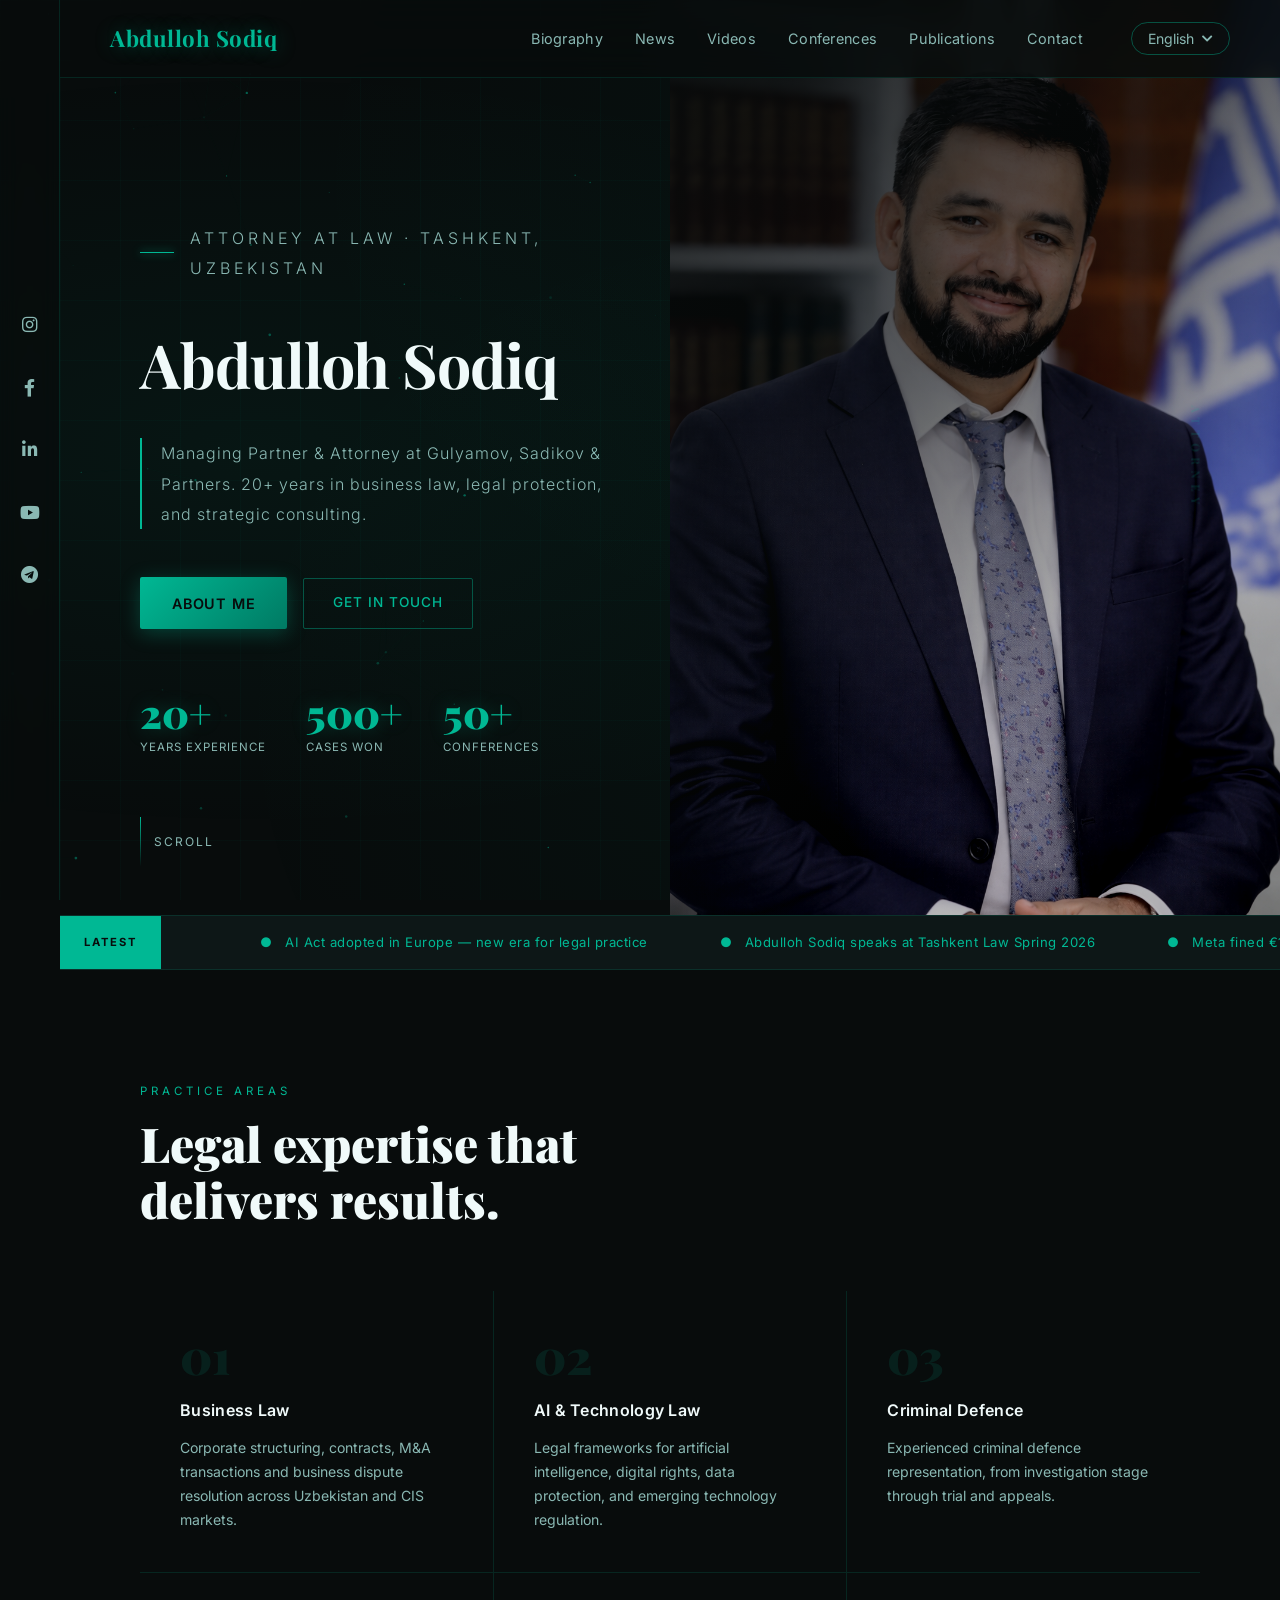
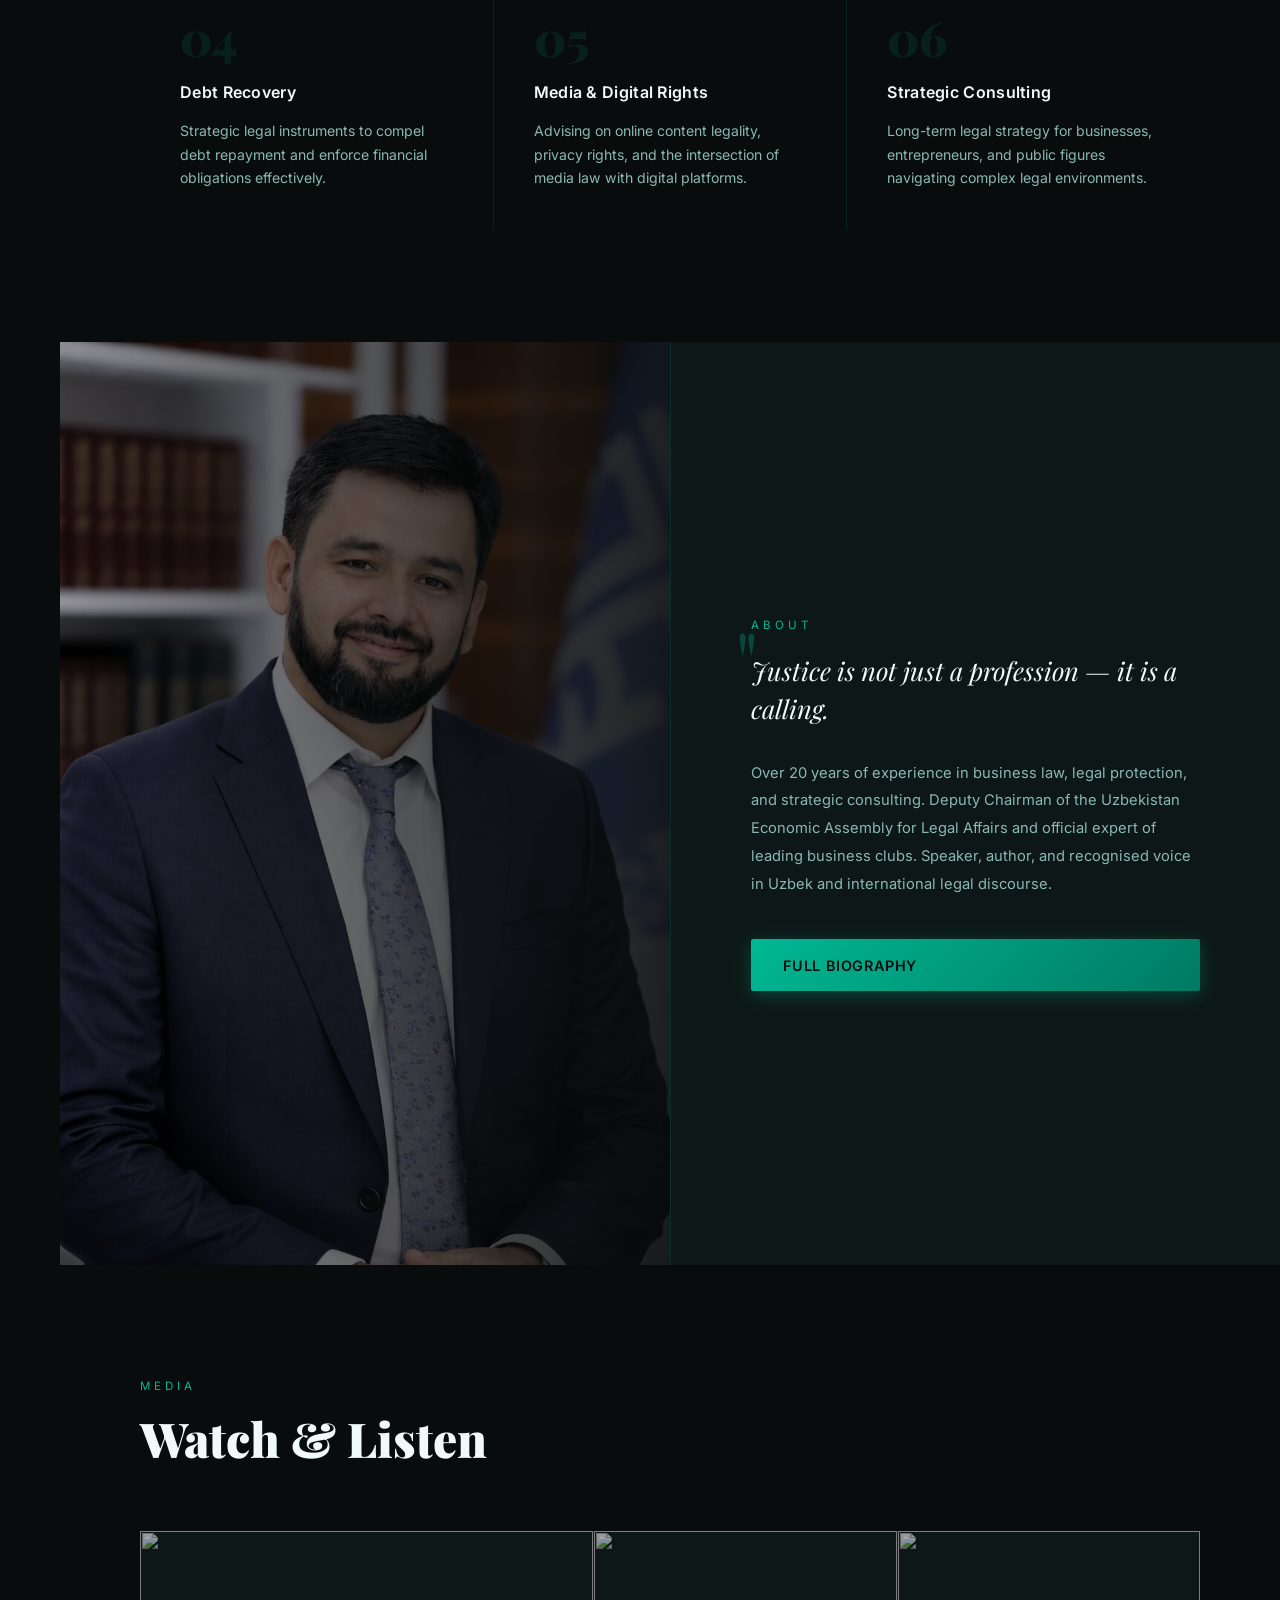
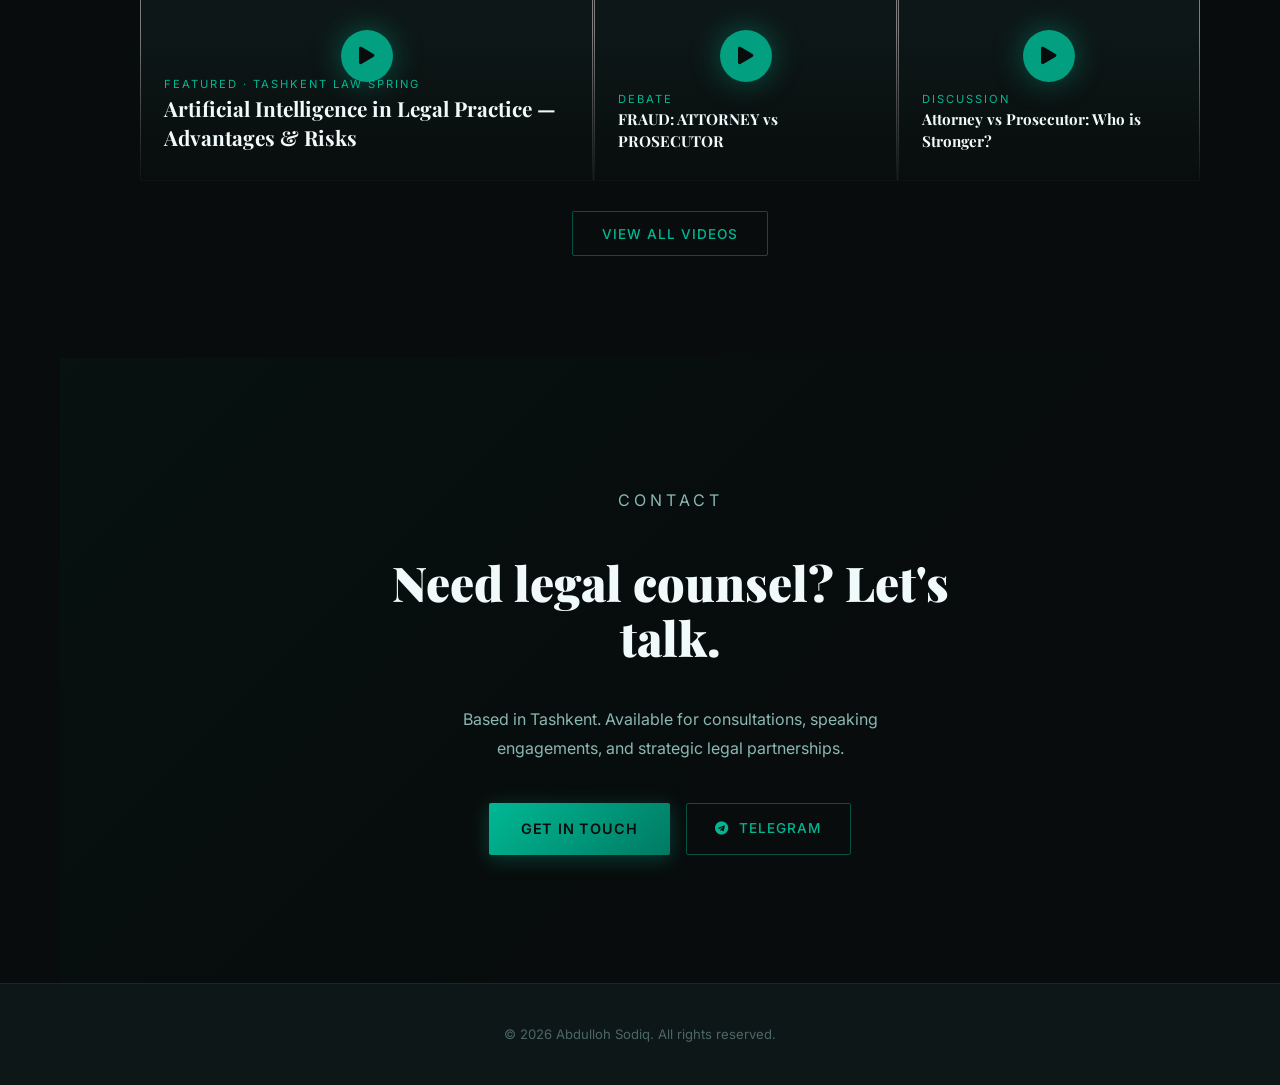
==== commit 78980990: "Add full trilingual support (EN/RU/UZ) to homepage all sections All hardcoded text in index.html now" ====
--- a/index.html
+++ b/index.html
@@ -676,34 +676,34 @@
         <!-- ── HERO ── -->
         <section class="hero">
             <div class="hero-left">
-                <p class="hero-eyebrow">Attorney at Law · Tashkent, Uzbekistan</p>
+                <p class="hero-eyebrow" data-translate="heroEyebrow">Attorney at Law · Tashkent, Uzbekistan</p>
 
                 <h1 class="hero-name" data-translate="name">
                     Abdulloh
                     <span class="accent">Sodiq</span>
                 </h1>
 
-                <p class="hero-title" data-translate="description">
+                <p class="hero-title" data-translate="heroTitle">
                     Managing Partner & Attorney at Gulyamov, Sadikov & Partners. 20+ years in business law, legal protection, and strategic consulting.
                 </p>
 
                 <div class="hero-actions">
                     <a href="biography.html" class="btn btn-primary" data-translate="aboutBtn">About Me</a>
-                    <a href="contact.html" class="btn-outline">Get in Touch</a>
+                    <a href="contact.html" class="btn-outline" data-translate="getInTouch">Get in Touch</a>
                 </div>
 
                 <div class="hero-stats">
                     <div class="stat-item">
                         <div class="stat-number" data-count="20">0</div>
-                        <div class="stat-label">Years Experience</div>
+                        <div class="stat-label" data-translate="statYears">Years Experience</div>
                     </div>
                     <div class="stat-item">
                         <div class="stat-number" data-count="500">0</div>
-                        <div class="stat-label">Cases Won</div>
+                        <div class="stat-label" data-translate="statCases">Cases Won</div>
                     </div>
                     <div class="stat-item">
                         <div class="stat-number" data-count="50">0</div>
-                        <div class="stat-label">Conferences</div>
+                        <div class="stat-label" data-translate="statConf">Conferences</div>
                     </div>
                 </div>
             </div>
@@ -717,57 +717,57 @@
 
         <!-- ── NEWS TICKER ── -->
         <div class="ticker-wrap">
-            <div class="ticker-label">Latest</div>
-            <div class="ticker">
-                <span class="ticker-item"><span>●</span> AI Act adopted in Europe — new era for legal practice</span>
-                <span class="ticker-item"><span>●</span> Abdulloh Sodiq speaks at Tashkent Law Spring 2026</span>
-                <span class="ticker-item"><span>●</span> Meta fined €1.2B — largest GDPR penalty in history</span>
-                <span class="ticker-item"><span>●</span> SmartLex platform launches — AI in Uzbek legal system</span>
-                <span class="ticker-item"><span>●</span> New publication: AI Governance in Central Asia</span>
+            <div class="ticker-label" data-translate="tickerLabel">Latest</div>
+            <div class="ticker" id="ticker-track">
+                <span class="ticker-item"><span>●</span> <span data-translate="tick1">AI Act adopted in Europe — new era for legal practice</span></span>
+                <span class="ticker-item"><span>●</span> <span data-translate="tick2">Abdulloh Sodiq speaks at Tashkent Law Spring 2026</span></span>
+                <span class="ticker-item"><span>●</span> <span data-translate="tick3">Meta fined €1.2B — largest GDPR penalty in history</span></span>
+                <span class="ticker-item"><span>●</span> <span data-translate="tick4">SmartLex platform launches — AI in Uzbek legal system</span></span>
+                <span class="ticker-item"><span>●</span> <span data-translate="tick5">New publication: AI Governance in Central Asia</span></span>
                 <!-- duplicate for seamless loop -->
-                <span class="ticker-item"><span>●</span> AI Act adopted in Europe — new era for legal practice</span>
-                <span class="ticker-item"><span>●</span> Abdulloh Sodiq speaks at Tashkent Law Spring 2026</span>
-                <span class="ticker-item"><span>●</span> Meta fined €1.2B — largest GDPR penalty in history</span>
-                <span class="ticker-item"><span>●</span> SmartLex platform launches — AI in Uzbek legal system</span>
-                <span class="ticker-item"><span>●</span> New publication: AI Governance in Central Asia</span>
+                <span class="ticker-item"><span>●</span> <span data-translate="tick1">AI Act adopted in Europe — new era for legal practice</span></span>
+                <span class="ticker-item"><span>●</span> <span data-translate="tick2">Abdulloh Sodiq speaks at Tashkent Law Spring 2026</span></span>
+                <span class="ticker-item"><span>●</span> <span data-translate="tick3">Meta fined €1.2B — largest GDPR penalty in history</span></span>
+                <span class="ticker-item"><span>●</span> <span data-translate="tick4">SmartLex platform launches — AI in Uzbek legal system</span></span>
+                <span class="ticker-item"><span>●</span> <span data-translate="tick5">New publication: AI Governance in Central Asia</span></span>
             </div>
         </div>
 
         <!-- ── EXPERTISE ── -->
         <section class="expertise-section">
-            <p class="section-label">Practice Areas</p>
-            <h2 class="section-headline">Legal expertise that<br>delivers results.</h2>
+            <p class="section-label" data-translate="expertiseLabel">Practice Areas</p>
+            <h2 class="section-headline" data-translate="expertiseHeadline">Legal expertise that<br>delivers results.</h2>
 
             <div class="expertise-grid">
                 <div class="expertise-item reveal">
                     <div class="expertise-number">01</div>
-                    <h3 class="expertise-title">Business Law</h3>
-                    <p class="expertise-desc">Corporate structuring, contracts, M&A transactions and business dispute resolution across Uzbekistan and CIS markets.</p>
+                    <h3 class="expertise-title" data-translate="exp01Title">Business Law</h3>
+                    <p class="expertise-desc" data-translate="exp01Desc">Corporate structuring, contracts, M&A transactions and business dispute resolution across Uzbekistan and CIS markets.</p>
                 </div>
                 <div class="expertise-item reveal">
                     <div class="expertise-number">02</div>
-                    <h3 class="expertise-title">AI & Technology Law</h3>
-                    <p class="expertise-desc">Legal frameworks for artificial intelligence, digital rights, data protection, and emerging technology regulation.</p>
+                    <h3 class="expertise-title" data-translate="exp02Title">AI & Technology Law</h3>
+                    <p class="expertise-desc" data-translate="exp02Desc">Legal frameworks for artificial intelligence, digital rights, data protection, and emerging technology regulation.</p>
                 </div>
                 <div class="expertise-item reveal">
                     <div class="expertise-number">03</div>
-                    <h3 class="expertise-title">Criminal Defence</h3>
-                    <p class="expertise-desc">Experienced criminal defence representation, from investigation stage through trial and appeals.</p>
+                    <h3 class="expertise-title" data-translate="exp03Title">Criminal Defence</h3>
+                    <p class="expertise-desc" data-translate="exp03Desc">Experienced criminal defence representation, from investigation stage through trial and appeals.</p>
                 </div>
                 <div class="expertise-item reveal">
                     <div class="expertise-number">04</div>
-                    <h3 class="expertise-title">Debt Recovery</h3>
-                    <p class="expertise-desc">Strategic legal instruments to compel debt repayment and enforce financial obligations effectively.</p>
+                    <h3 class="expertise-title" data-translate="exp04Title">Debt Recovery</h3>
+                    <p class="expertise-desc" data-translate="exp04Desc">Strategic legal instruments to compel debt repayment and enforce financial obligations effectively.</p>
                 </div>
                 <div class="expertise-item reveal">
                     <div class="expertise-number">05</div>
-                    <h3 class="expertise-title">Media & Digital Rights</h3>
-                    <p class="expertise-desc">Advising on online content legality, privacy rights, and the intersection of media law with digital platforms.</p>
+                    <h3 class="expertise-title" data-translate="exp05Title">Media & Digital Rights</h3>
+                    <p class="expertise-desc" data-translate="exp05Desc">Advising on online content legality, privacy rights, and the intersection of media law with digital platforms.</p>
                 </div>
                 <div class="expertise-item reveal">
                     <div class="expertise-number">06</div>
-                    <h3 class="expertise-title">Strategic Consulting</h3>
-                    <p class="expertise-desc">Long-term legal strategy for businesses, entrepreneurs, and public figures navigating complex legal environments.</p>
+                    <h3 class="expertise-title" data-translate="exp06Title">Strategic Consulting</h3>
+                    <p class="expertise-desc" data-translate="exp06Desc">Long-term legal strategy for businesses, entrepreneurs, and public figures navigating complex legal environments.</p>
                 </div>
             </div>
         </section>
@@ -778,21 +778,21 @@
                 <img src="ChatGPT Image Mar 31, 2026 at 12_45_45 PM.png" alt="Abdulloh Sodiq">
             </div>
             <div class="about-text-col">
-                <p class="section-label">About</p>
+                <p class="section-label" data-translate="aboutLabel">About</p>
                 <blockquote class="about-quote" data-translate="aboutQuote">
                     Justice is not just a profession — it is a calling.
                 </blockquote>
-                <p class="about-body" data-translate="description">
+                <p class="about-body" data-translate="aboutBody">
                     Over 20 years of experience in business law, legal protection, and strategic consulting. Deputy Chairman of the Uzbekistan Economic Assembly for Legal Affairs and official expert of leading business clubs. Speaker, author, and recognised voice in Uzbek and international legal discourse.
                 </p>
-                <a href="biography.html" class="btn btn-primary" data-translate="aboutBtn">Full Biography</a>
+                <a href="biography.html" class="btn btn-primary" data-translate="fullBio">Full Biography</a>
             </div>
         </section>
 
         <!-- ── VIDEOS ── -->
         <section class="video-section">
-            <p class="section-label">Media</p>
-            <h2 class="section-headline">Watch &amp; Listen</h2>
+            <p class="section-label" data-translate="mediaLabel">Media</p>
+            <h2 class="section-headline" data-translate="mediaHeadline">Watch &amp; Listen</h2>
 
             <div class="video-strip">
                 <!-- Featured -->
@@ -800,8 +800,8 @@
                     <img src="https://img.youtube.com/vi/bEeeMbHWA-M/hqdefault.jpg" alt="">
                     <div class="vid-play"><i class="fas fa-play"></i></div>
                     <div class="vid-overlay">
-                        <span class="vid-tag">Featured · Tashkent Law Spring</span>
-                        <h3 class="vid-title">Искусственный интеллект в работе адвоката — преимущества и риски</h3>
+                        <span class="vid-tag" data-translate="vidTag1">Featured · Tashkent Law Spring</span>
+                        <h3 class="vid-title" data-translate="vidTitle1">Искусственный интеллект в работе адвоката — преимущества и риски</h3>
                     </div>
                 </div>
                 <!-- Card 2 -->
@@ -809,8 +809,8 @@
                     <img src="https://img.youtube.com/vi/ZD_LSyxMMH4/hqdefault.jpg" alt="">
                     <div class="vid-play"><i class="fas fa-play"></i></div>
                     <div class="vid-overlay">
-                        <span class="vid-tag">Debate</span>
-                        <h3 class="vid-title">FIRIBGARLIK: ADVOKAT vs PROKUROR</h3>
+                        <span class="vid-tag" data-translate="vidTag2">Debate</span>
+                        <h3 class="vid-title" data-translate="vidTitle2">FIRIBGARLIK: ADVOKAT vs PROKUROR</h3>
                     </div>
                 </div>
                 <!-- Card 3 -->
@@ -818,24 +818,24 @@
                     <img src="https://img.youtube.com/vi/mePXlM2M4V4/hqdefault.jpg" alt="">
                     <div class="vid-play"><i class="fas fa-play"></i></div>
                     <div class="vid-overlay">
-                        <span class="vid-tag">Discussion</span>
-                        <h3 class="vid-title">Advokat va prokuror: qay biri kuchli?</h3>
+                        <span class="vid-tag" data-translate="vidTag3">Discussion</span>
+                        <h3 class="vid-title" data-translate="vidTitle3">Advokat va prokuror: qay biri kuchli?</h3>
                     </div>
                 </div>
             </div>
 
             <div style="text-align:center;margin-top:2.5rem;">
-                <a href="videos.html" class="btn-outline">View All Videos</a>
+                <a href="videos.html" class="btn-outline" data-translate="viewAllVideos">View All Videos</a>
             </div>
         </section>
 
         <!-- ── CTA ── -->
         <section class="cta-section">
-            <p class="section-label">Contact</p>
-            <h2 class="section-headline">Need legal counsel?<br>Let's talk.</h2>
+            <p class="section-label" data-translate="contactLink">Contact</p>
+            <h2 class="section-headline" data-translate="ctaHeadline">Need legal counsel?<br>Let's talk.</h2>
             <p data-translate="ctaDesc">Based in Tashkent. Available for consultations, speaking engagements, and strategic legal partnerships.</p>
             <div style="display:flex;gap:1rem;justify-content:center;flex-wrap:wrap;">
-                <a href="contact.html" class="btn btn-primary">Get in Touch</a>
+                <a href="contact.html" class="btn btn-primary" data-translate="getInTouch">Get in Touch</a>
                 <a href="https://t.me/Abdulloh_Sodiq_lawyer" class="btn-outline" target="_blank" rel="noopener noreferrer"><i class="fab fa-telegram"></i> &nbsp;Telegram</a>
             </div>
         </section>
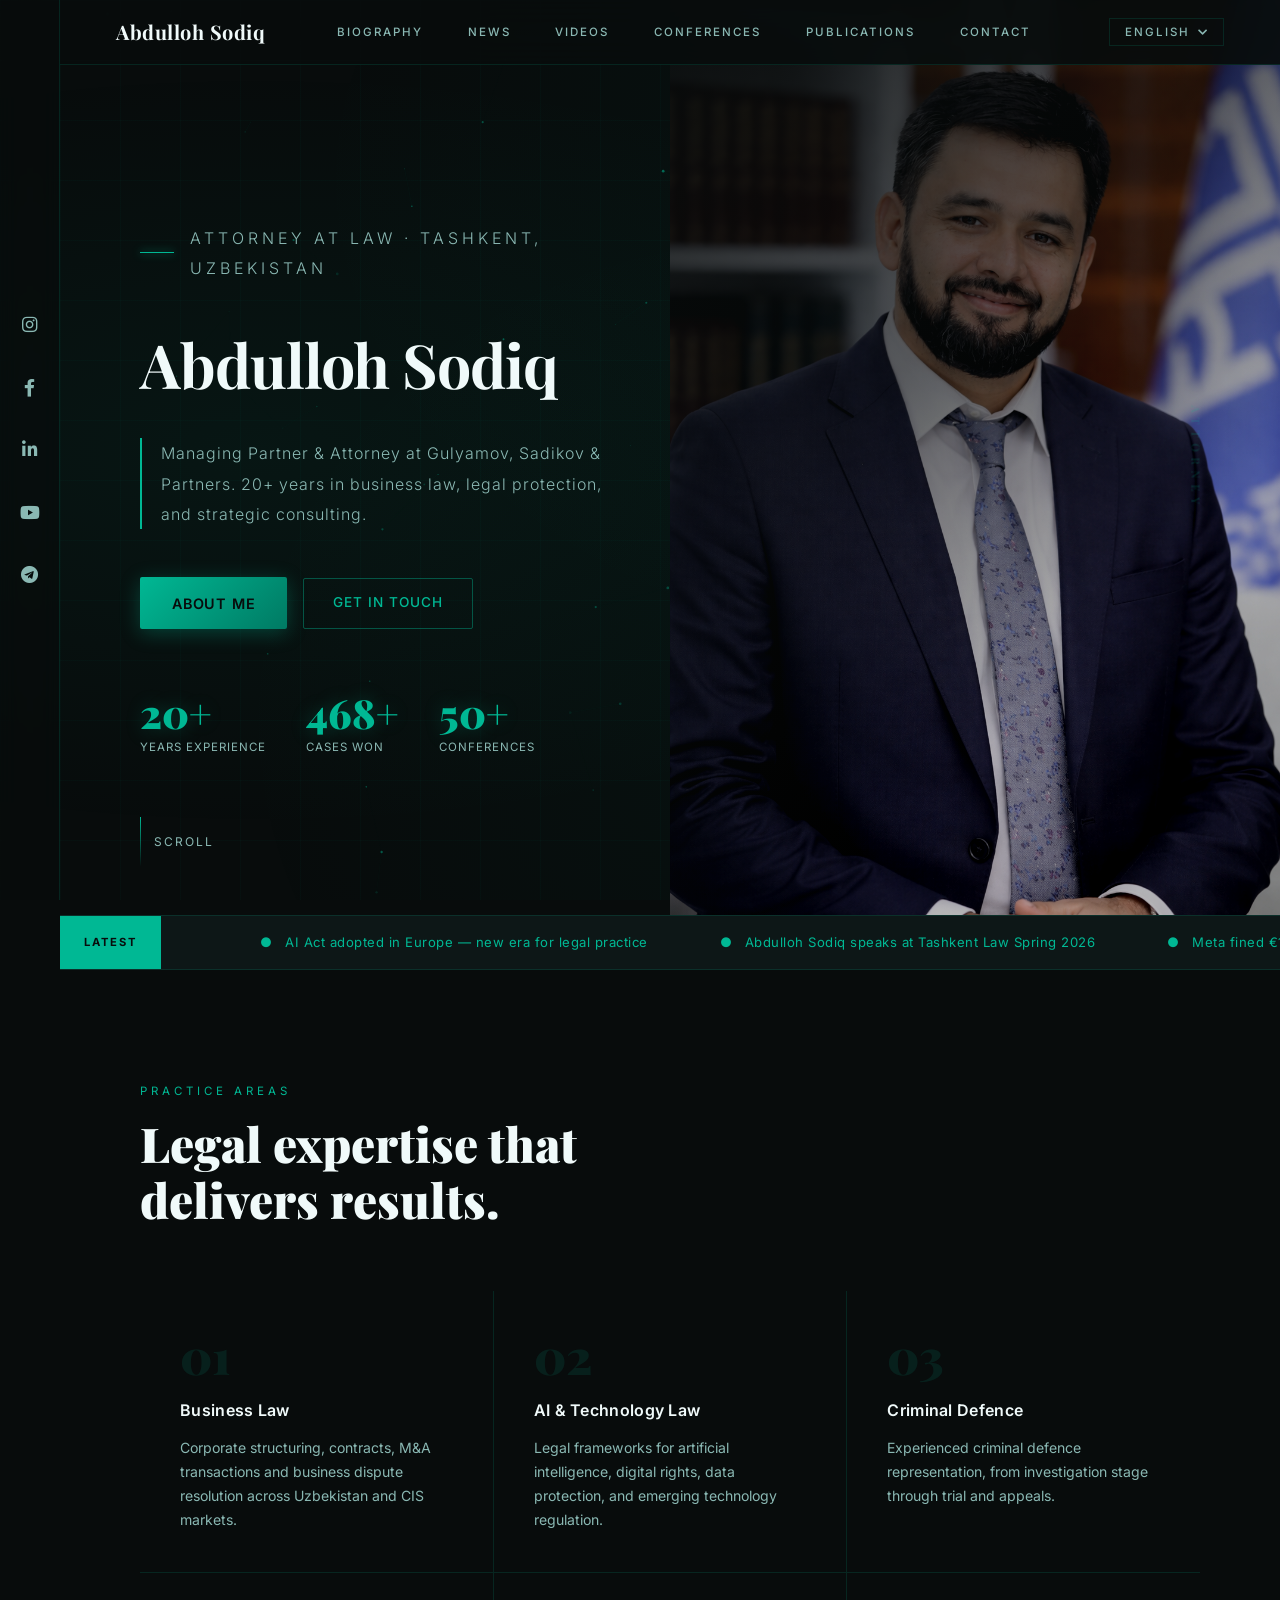
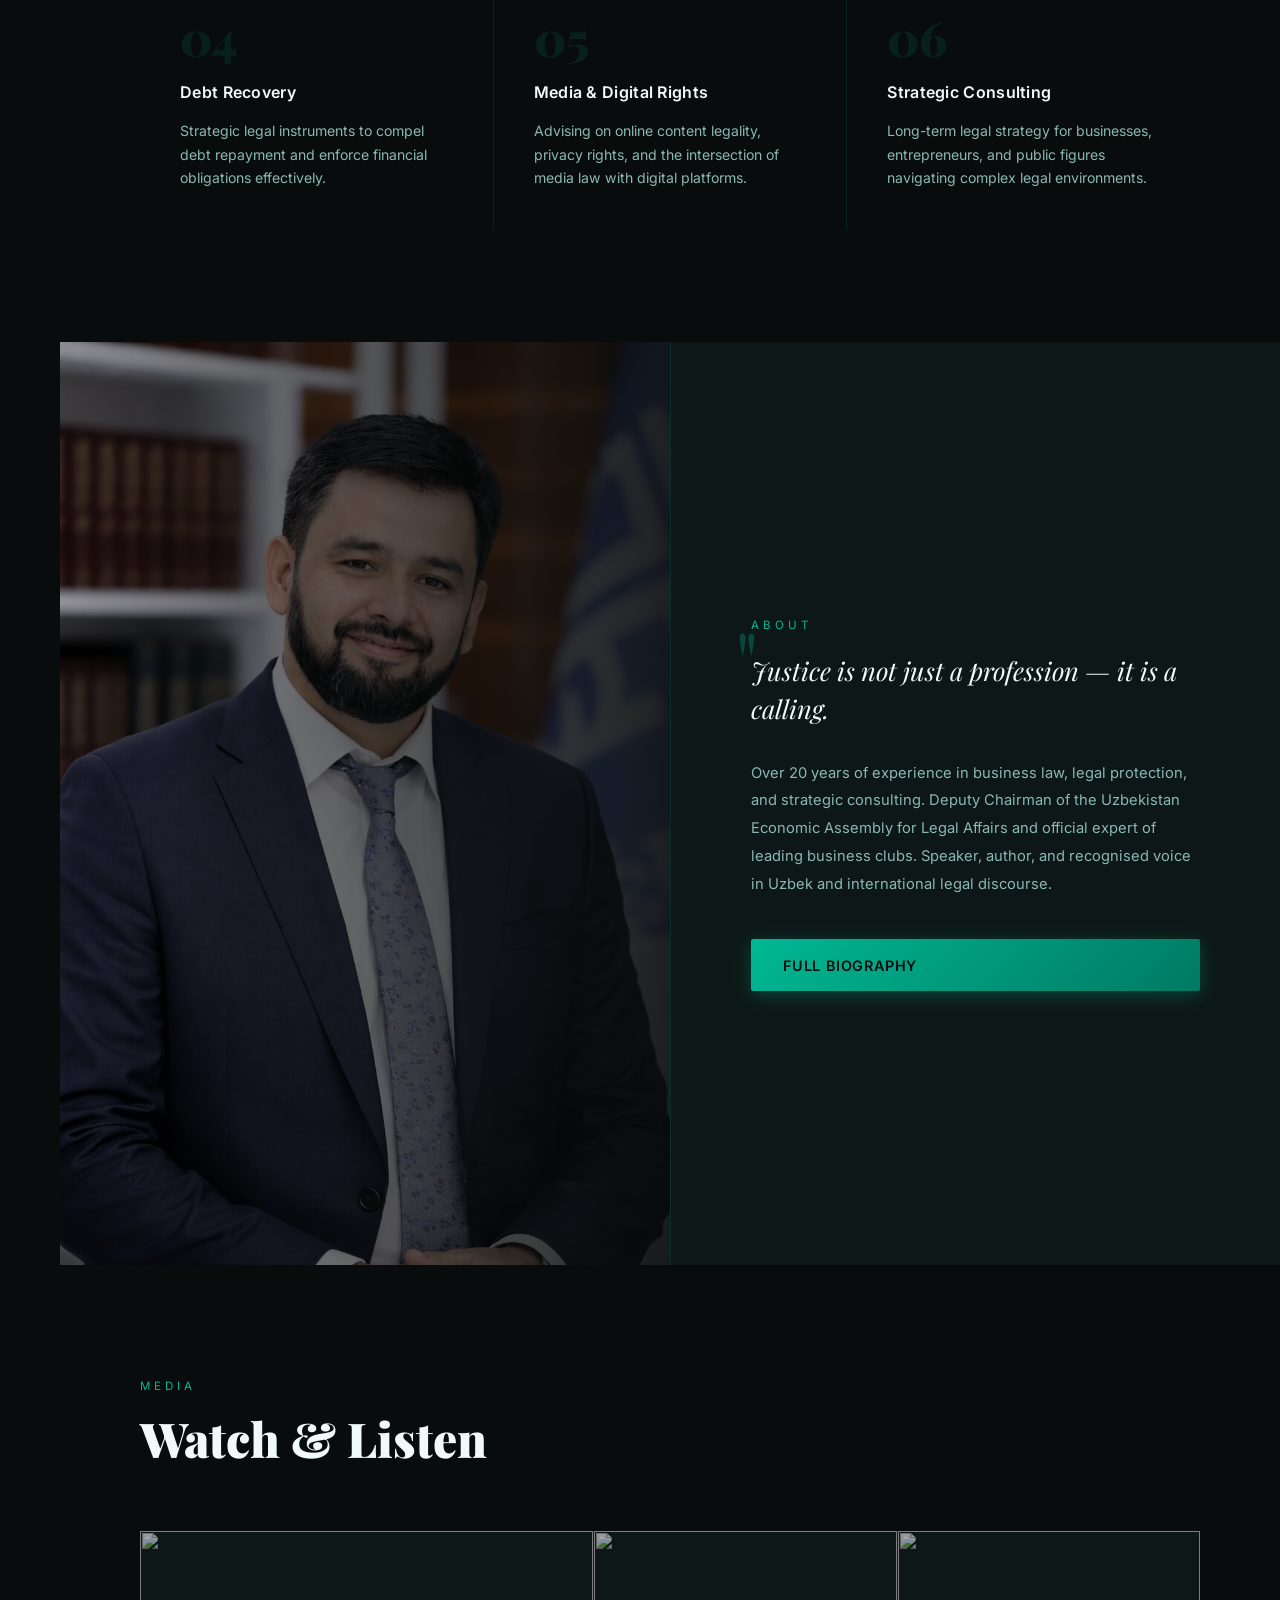
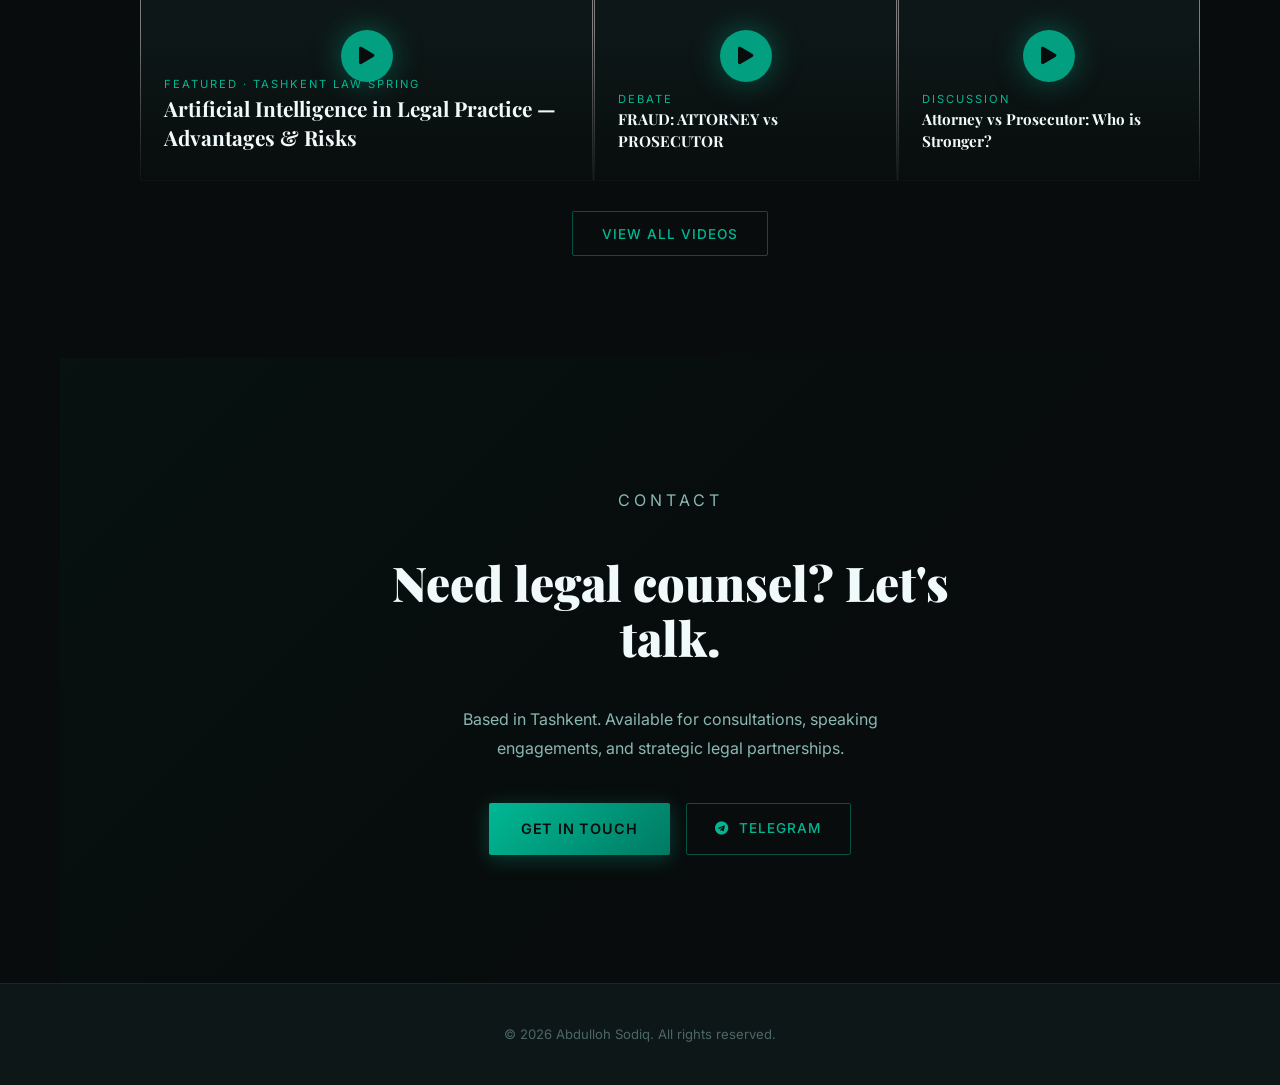
==== commit c204a5f3: "Add favicon to all pages Added favicon.png to all 8 HTML pages with both <link rel="icon"> and <link" ====
--- a/index.html
+++ b/index.html
@@ -6,6 +6,8 @@
     <title>Abdulloh Sodiq — Attorney at Law</title>
     <link href="https://fonts.googleapis.com/css2?family=Playfair+Display:ital,wght@0,700;0,900;1,700&family=Inter:wght@300;400;500;600&display=swap" rel="stylesheet">
     <link rel="stylesheet" href="https://cdnjs.cloudflare.com/ajax/libs/font-awesome/5.15.3/css/all.min.css">
+    <link rel="icon" type="image/png" href="favicon.png">
+    <link rel="apple-touch-icon" href="favicon.png">
     <link rel="stylesheet" href="styles.css">
     <style>
         /* ── PAGE-SPECIFIC OVERRIDES ── */
--- a/styles.css
+++ b/styles.css
@@ -76,87 +76,94 @@
 
 /* ===================== HEADER ===================== */
 header {
-    background-color: rgba(8, 12, 12, 0.85);
-    backdrop-filter: blur(20px);
-    -webkit-backdrop-filter: blur(20px);
+    background-color: rgba(8, 12, 12, 0.92);
+    backdrop-filter: blur(24px);
+    -webkit-backdrop-filter: blur(24px);
     position: fixed;
     top: 0;
     left: 0;
     right: 0;
     z-index: 1000;
     border-bottom: 1px solid var(--border);
-    transition: all 0.3s ease;
+    transition: background 0.3s ease;
 }
 
 nav {
     display: flex;
     justify-content: space-between;
     align-items: center;
-    max-width: 1200px;
+    max-width: 1400px;
     margin: 0 auto;
-    padding: 1.2rem 2.5rem;
+    padding: 0 3.5rem;
+    height: 64px;
 }
 
 .logo {
     font-family: 'Playfair Display', serif;
-    font-size: 1.4rem;
+    font-size: 1.25rem;
     font-weight: 700;
-    color: var(--emerald);
+    color: var(--text-white);
     text-decoration: none;
     letter-spacing: 0.5px;
-    text-shadow: 0 0 20px rgba(0,184,148,0.4);
-    transition: text-shadow 0.3s;
+    transition: color 0.2s;
+    flex-shrink: 0;
 }
 
 .logo:hover {
-    text-shadow: 0 0 35px rgba(0,184,148,0.7);
+    color: var(--emerald);
 }
 
 .nav-container {
     display: flex;
     align-items: center;
+    gap: 0;
 }
 
 .nav-links {
     display: flex;
     list-style: none;
-    margin-right: 2rem;
+    margin-right: 2.5rem;
+    gap: 0;
 }
 
 .nav-item {
     position: relative;
-    margin-left: 2rem;
 }
 
 .nav-item > a {
     text-decoration: none;
     color: var(--text-muted);
-    font-weight: 400;
-    font-size: 0.9rem;
-    transition: color 0.3s ease;
-    padding: 0.5rem 0;
-    display: inline-block;
-    letter-spacing: 0.3px;
-}
-
-.nav-item > a:hover {
-    color: var(--emerald);
+    font-weight: 500;
+    font-size: 0.72rem;
+    letter-spacing: 2px;
+    text-transform: uppercase;
+    padding: 0 1.4rem;
+    height: 64px;
+    display: flex;
+    align-items: center;
+    position: relative;
+    transition: color 0.2s;
 }
 
 .nav-item > a::after {
     content: '';
     position: absolute;
-    width: 0;
-    height: 1px;
     bottom: 0;
-    left: 0;
-    background: linear-gradient(90deg, var(--emerald), transparent);
-    transition: width 0.3s ease;
-    box-shadow: 0 0 8px var(--emerald);
+    left: 1.4rem;
+    right: 1.4rem;
+    height: 2px;
+    background: var(--emerald);
+    transform: scaleX(0);
+    transform-origin: left;
+    transition: transform 0.25s ease;
+}
+
+.nav-item > a:hover {
+    color: var(--text-white);
 }
 
 .nav-item:hover > a::after {
-    width: 100%;
+    transform: scaleX(1);
 }
 
 /* Submenu */
@@ -209,27 +216,29 @@
 .language-button {
     display: flex;
     align-items: center;
+    gap: 0.5rem;
     background-color: transparent;
-    border: 1px solid var(--border-bright);
-    border-radius: 30px;
-    padding: 0.45rem 1rem;
+    border: 1px solid var(--border);
+    border-radius: 0;
+    padding: 0.4rem 0.9rem;
     cursor: pointer;
-    transition: all 0.3s ease;
+    transition: all 0.2s;
     font-family: 'Inter', sans-serif;
-    font-size: 0.88rem;
+    font-size: 0.72rem;
+    font-weight: 500;
+    letter-spacing: 2px;
+    text-transform: uppercase;
     color: var(--text-muted);
 }
 
 .language-button:hover {
     border-color: var(--emerald);
     color: var(--emerald);
-    box-shadow: 0 0 12px rgba(0,184,148,0.2);
 }
 
 .language-button i {
-    margin-left: 0.5rem;
-    font-size: 0.75rem;
-    transition: transform 0.3s ease;
+    font-size: 0.65rem;
+    transition: transform 0.25s;
 }
 
 .language-switcher:hover .language-button i {
@@ -238,20 +247,19 @@
 
 .language-list {
     position: absolute;
-    top: 100%;
+    top: calc(100% + 8px);
     right: 0;
     background-color: var(--bg-card);
     border: 1px solid var(--border);
-    min-width: 150px;
+    min-width: 130px;
     z-index: 100;
-    border-radius: 8px;
+    border-radius: 0;
     opacity: 0;
     visibility: hidden;
-    transform: translateY(10px);
-    transition: all 0.3s ease;
-    margin-top: 0.5rem;
+    transform: translateY(6px);
+    transition: all 0.2s ease;
     overflow: hidden;
-    box-shadow: var(--shadow-emerald);
+    box-shadow: 0 12px 32px rgba(0,0,0,0.5), 0 0 20px rgba(0,184,148,0.08);
 }
 
 .language-switcher:hover .language-list {
@@ -263,22 +271,29 @@
 .language-option {
     display: flex;
     align-items: center;
-    padding: 0.8rem 1.2rem;
-    color: var(--text-muted);
-    font-size: 0.9rem;
+    gap: 0.7rem;
+    padding: 0.7rem 1.1rem;
+    color: var(--text-muted);
+    font-size: 0.72rem;
+    font-weight: 500;
+    letter-spacing: 1.5px;
+    text-transform: uppercase;
     text-decoration: none;
-    transition: all 0.2s ease;
+    transition: all 0.15s;
     cursor: pointer;
-}
+    border-bottom: 1px solid var(--border);
+}
+
+.language-option:last-child { border-bottom: none; }
 
 .language-option:hover {
-    background-color: rgba(0,184,148,0.08);
-    color: var(--emerald);
+    background-color: rgba(0,184,148,0.06);
+    color: var(--text-white);
+    padding-left: 1.4rem;
 }
 
 .language-option.active {
     color: var(--emerald);
-    font-weight: 500;
 }
 
 .language-option::before {
@@ -1547,7 +1562,8 @@
     nav {
         flex-wrap: nowrap;
         position: relative;
-        padding: 1rem 1.5rem;
+        padding: 0 1.5rem;
+        height: 60px;
         align-items: center;
     }
 
@@ -1557,14 +1573,17 @@
         display: block;
         order: 3;
         background: none;
-        border: none;
-        font-size: 1.4rem;
-        color: var(--emerald);
+        border: 1px solid var(--border);
+        font-size: 1rem;
+        color: var(--text-muted);
         cursor: pointer;
-        padding: 0.5rem;
+        padding: 0.45rem 0.7rem;
         margin-left: 1rem;
         z-index: 11;
+        transition: color 0.2s, border-color 0.2s;
     }
+
+    .menu-toggle:hover { color: var(--emerald); border-color: var(--emerald); }
 
     .nav-container {
         order: 2;
@@ -1574,7 +1593,7 @@
     }
 
     .language-switcher { margin-left: 0; }
-    .language-button { padding: 0.4rem 0.7rem; font-size: 0.8rem; }
+    .language-button { padding: 0.35rem 0.7rem; font-size: 0.68rem; }
 
     .nav-links {
         display: none;
@@ -1582,14 +1601,14 @@
         top: 100%;
         left: 0;
         width: 100%;
-        background: rgba(8,12,12,0.97);
-        backdrop-filter: blur(20px);
+        background: rgba(8,12,12,0.98);
+        backdrop-filter: blur(24px);
         flex-direction: column;
         border-top: 1px solid var(--border);
         z-index: 999;
-        padding: 0.5rem 0;
+        padding: 0;
         margin: 0;
-        box-shadow: 0 10px 30px rgba(0,0,0,0.5);
+        box-shadow: 0 16px 40px rgba(0,0,0,0.6);
     }
 
     .nav-links.active { display: flex; }
@@ -1597,11 +1616,15 @@
     .nav-item { margin: 0; width: 100%; }
 
     .nav-item > a {
-        display: block;
-        padding: 0.9rem 1.5rem;
+        display: flex;
+        align-items: center;
+        height: auto;
+        padding: 1rem 1.5rem;
         border-bottom: 1px solid var(--border);
         width: 100%;
         color: var(--text-muted);
+        font-size: 0.72rem;
+        letter-spacing: 2px;
     }
 
     .nav-item > a::after { display: none; }
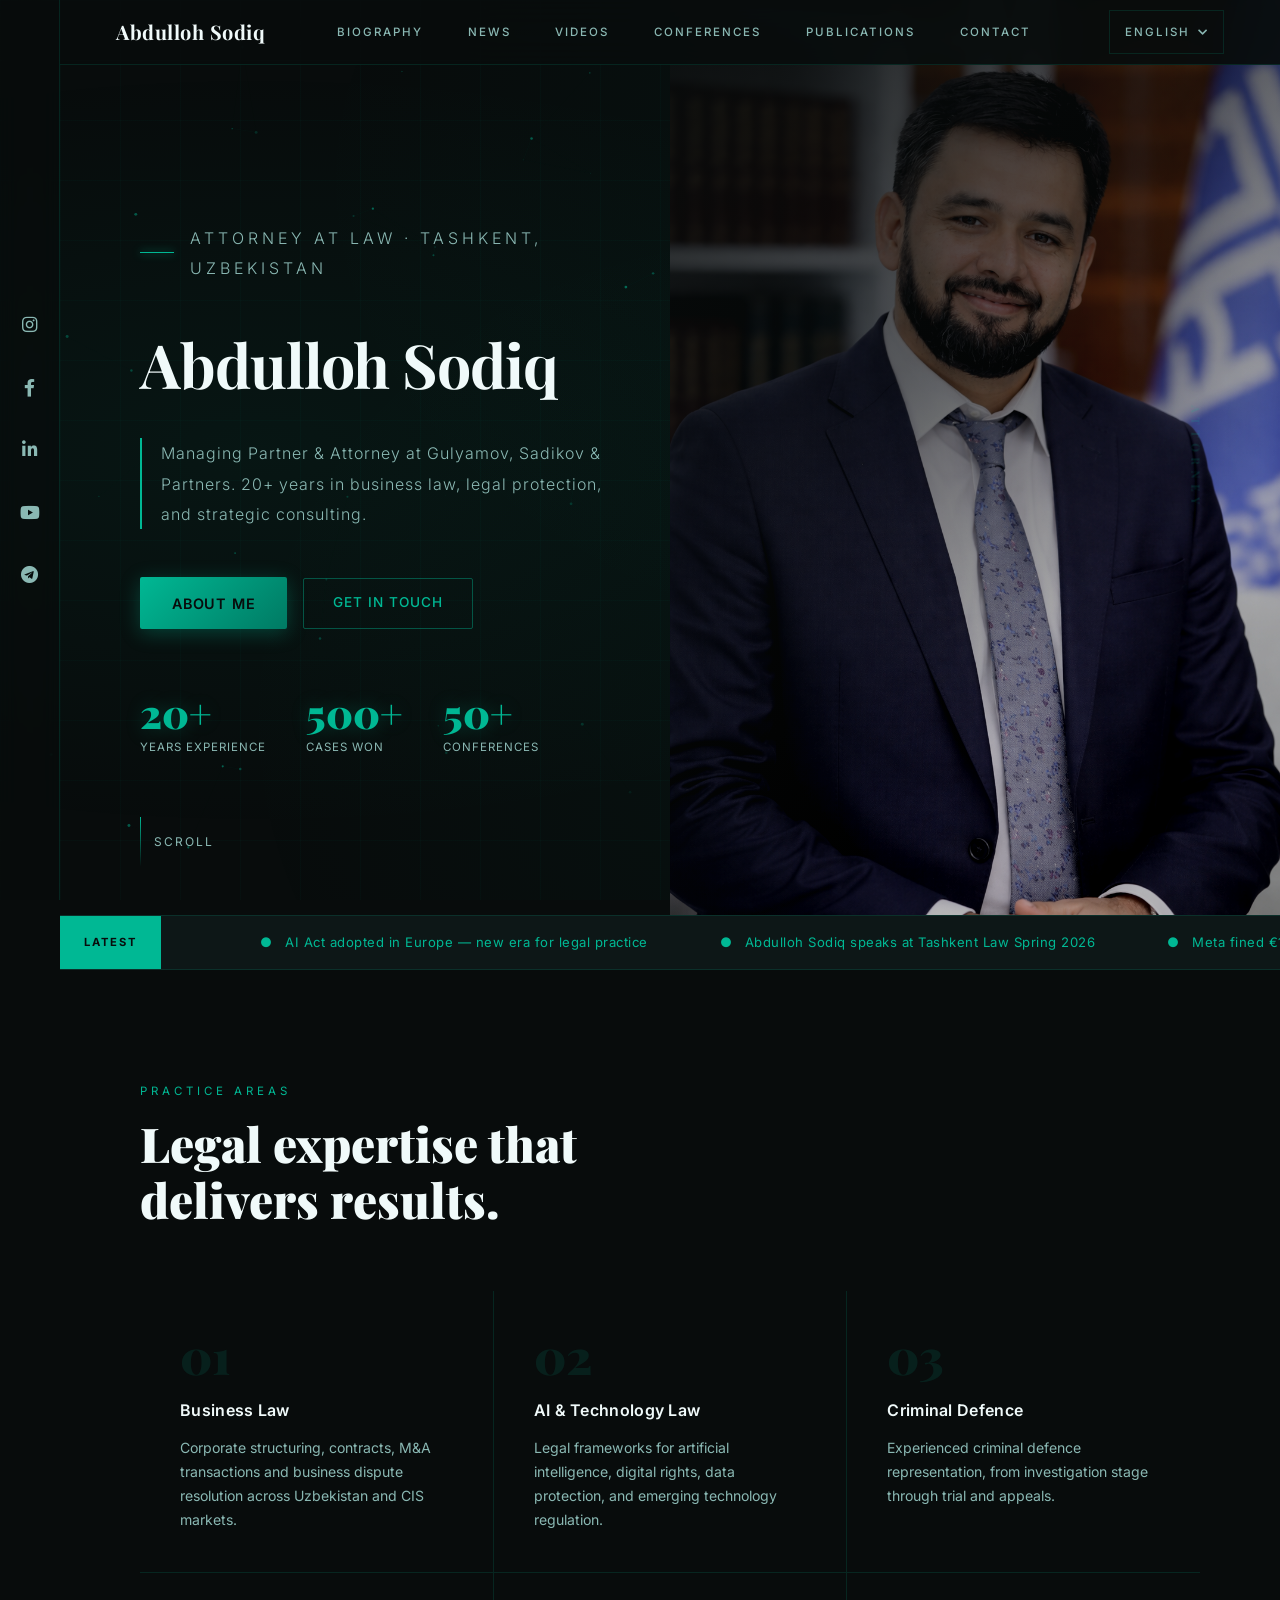
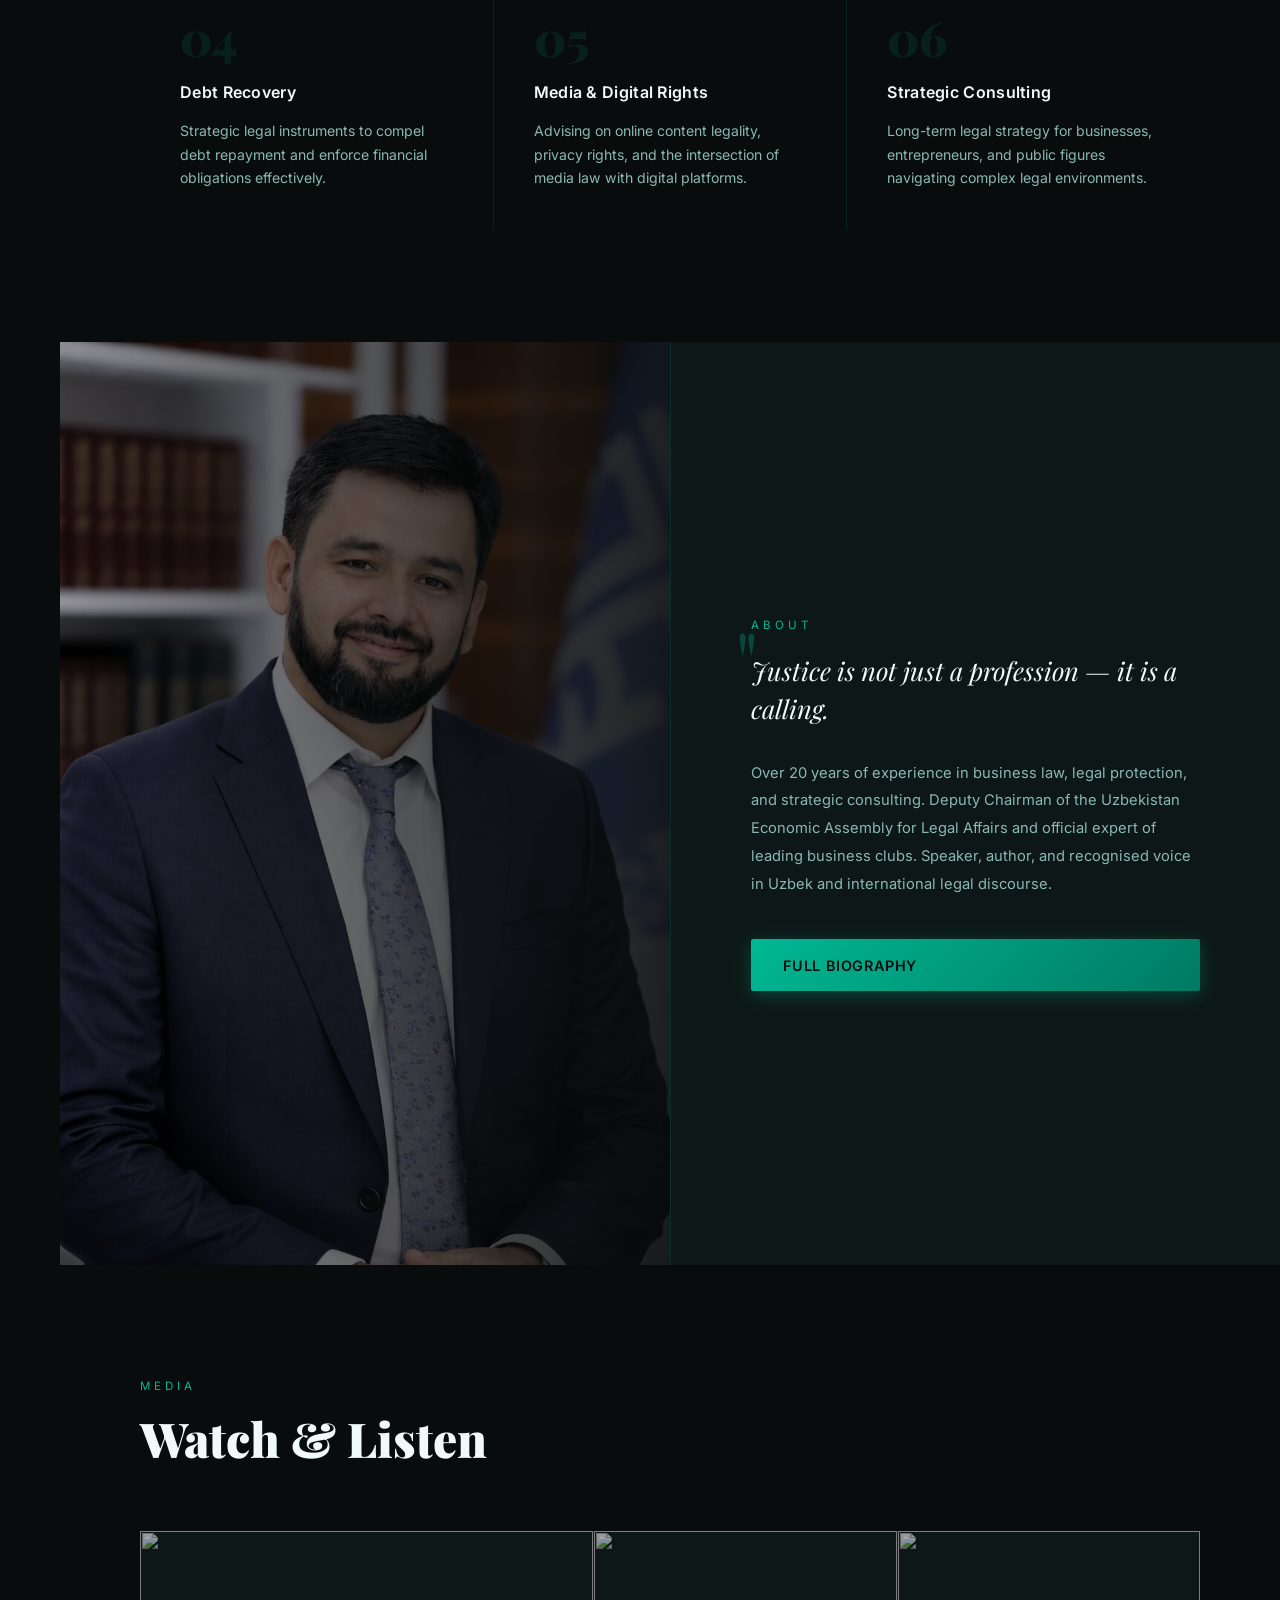
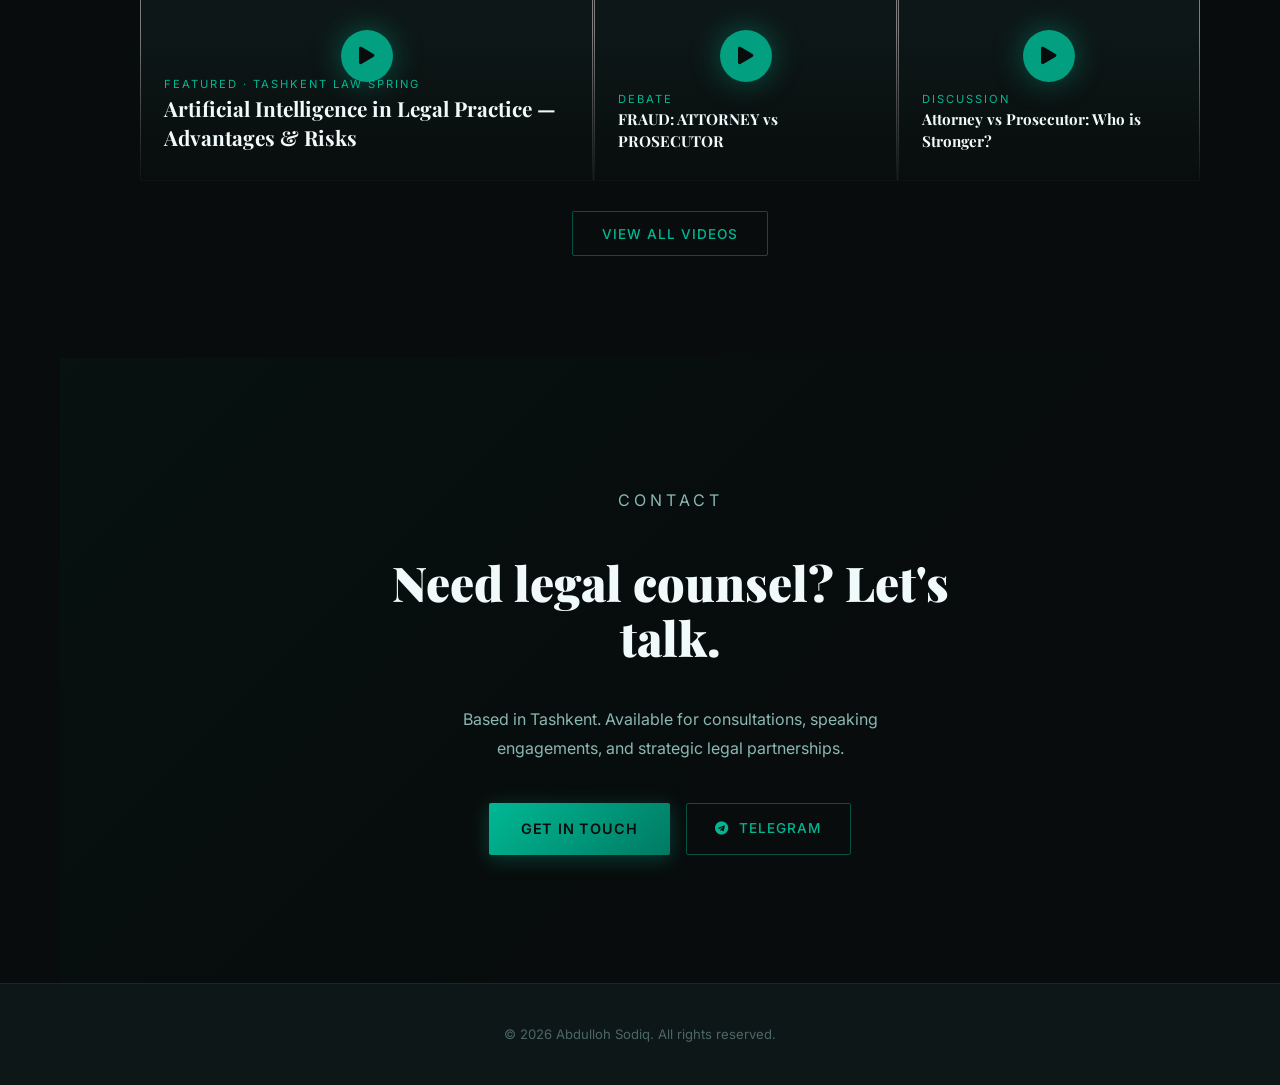
==== commit 35ea8ff1: "Fix missing hero portrait on mobile: stack hero instead of hiding image; fix tablet nav breakpoint (" ====
--- a/index.html
+++ b/index.html
@@ -572,56 +572,73 @@
             line-height: 1.7;
         }
 
-        /* Mobile social bar */
-        .mobile-social-bar { display: none; }
-
-        @media (max-width: 768px) {
-            .mobile-social-bar {
-                display: flex;
-                justify-content: center;
-                align-items: center;
-                gap: 1.5rem;
-                padding: 1rem;
-                background: var(--bg-card);
+        /* Mobile social bar — shared styles live in styles.css (.social-bar) */
+
+        /* ── RESPONSIVE ── */
+        @media (max-width: 992px) {
+            /* Stack the hero instead of deleting the portrait — the photo is
+               the strongest element on the page and must survive on mobile. */
+            .hero {
+                grid-template-columns: 1fr;
+                min-height: auto;
+            }
+            .hero-right {
+                display: block;
+                order: 2;
+                height: 58vh;
+                min-height: 300px;
+                max-height: 460px;
                 border-top: 1px solid var(--border);
             }
-            .mobile-social-bar .social-icon {
-                width: 44px; height: 44px; margin: 0;
-                color: var(--text-muted);
-                display: flex; align-items: center; justify-content: center;
-                transition: color 0.2s; text-decoration: none;
-            }
-            .mobile-social-bar .social-icon:hover { color: var(--emerald); }
-            .mobile-social-bar .social-icon i { font-size: 1.2rem; }
-        }
-
-        /* ── RESPONSIVE ── */
-        @media (max-width: 992px) {
-            .hero { grid-template-columns: 1fr; }
-            .hero-right { display: none; }
-            .hero-left { padding: 9rem 2rem 5rem; }
+            .hero-right::after { right: 1rem; font-size: 0.6rem; letter-spacing: 4px; }
+            .hero-left { padding: 8rem 2rem 3.5rem; }
+            /* Hero is no longer full-height, so the scroll cue has no meaning */
+            .scroll-indicator { display: none; }
 
             .expertise-grid { grid-template-columns: 1fr 1fr; }
 
             .about-strip { grid-template-columns: 1fr; }
-            .about-image-col { height: 350px; }
+            .about-image-col { height: 300px; }
             .about-text-col { padding: 3rem 2rem; }
 
             .video-strip { grid-template-columns: 1fr; }
 
             .expertise-section,
             .video-section,
-            .cta-section { padding: 5rem 2rem; }
+            .cta-section { padding: 4rem 1.5rem; }
         }
 
         @media (max-width: 768px) {
-            .hero-left { padding: 8rem 1.5rem 4rem; }
-            .hero-name { font-size: 3rem; letter-spacing: -1px; }
+            .hero-left { padding: 7rem 1.25rem 3rem; }
+            .hero-name { font-size: 2.75rem; letter-spacing: -1px; }
+            .hero-eyebrow { font-size: 0.68rem; letter-spacing: 3px; margin-bottom: 1.5rem; }
+            .hero-title { margin: 1.25rem 0 2rem; font-size: 0.95rem; }
+            .hero-actions { margin-bottom: 3rem; flex-wrap: wrap; }
             .hero-stats { gap: 1.5rem; }
             .stat-number { font-size: 2rem; }
             .expertise-grid { grid-template-columns: 1fr; }
+            .expertise-item { padding: 2rem 1.5rem; }
+            .expertise-section,
+            .video-section,
+            .cta-section { padding: 3.5rem 1.25rem; }
+            .section-headline { margin-bottom: 2.5rem; }
+            .about-text-col { padding: 2.5rem 1.5rem; }
+        }
+
+        @media (max-width: 400px) {
+            .hero-name { font-size: 2.25rem; }
+            .hero-stats { gap: 1.1rem; }
+            .stat-number { font-size: 1.75rem; }
+            .stat-label { font-size: 0.62rem; letter-spacing: 0.5px; }
+            .hero-actions { gap: 0.75rem; }
+            .hero-actions .btn, .hero-actions .btn-outline { flex: 1 1 auto; text-align: center; }
+        }
+
+        @media (prefers-reduced-motion: reduce) {
+            .reveal { opacity: 1; transform: none; transition: none; }
         }
     </style>
+    <noscript><style>.reveal{opacity:1!important;transform:none!important}</style></noscript>
 </head>
 <body>
 
@@ -844,12 +861,13 @@
 
     </main>
 
-    <!-- Mobile Social Bar -->
-    <div class="mobile-social-bar">
-        <a href="https://share.google/mGgowYeP6X7xsFa9G" class="social-icon" title="Instagram" target="_blank" rel="noopener noreferrer"><i class="fab fa-instagram"></i></a>
-        <a href="https://www.facebook.com/share/1EpZqGsUV3/" class="social-icon" title="Facebook" target="_blank" rel="noopener noreferrer"><i class="fab fa-facebook-f"></i></a>
-        <a href="https://uz.linkedin.com/in/abdulloh-sodiq-0b6926254" class="social-icon" title="LinkedIn" target="_blank" rel="noopener noreferrer"><i class="fab fa-linkedin-in"></i></a>
-        <a href="https://youtube.com/@advokat_abdulloh_sodiq" class="social-icon" title="YouTube" target="_blank" rel="noopener noreferrer"><i class="fab fa-youtube"></i></a>
+    <!-- Social Bar -->
+    <div class="social-bar">
+        <a href="https://share.google/mGgowYeP6X7xsFa9G" class="social-icon" title="Instagram" target="_blank" rel="noopener noreferrer" aria-label="Instagram"><i class="fab fa-instagram"></i></a>
+        <a href="https://www.facebook.com/share/1EpZqGsUV3/" class="social-icon" title="Facebook" target="_blank" rel="noopener noreferrer" aria-label="Facebook"><i class="fab fa-facebook-f"></i></a>
+        <a href="https://uz.linkedin.com/in/abdulloh-sodiq-0b6926254" class="social-icon" title="LinkedIn" target="_blank" rel="noopener noreferrer" aria-label="LinkedIn"><i class="fab fa-linkedin-in"></i></a>
+        <a href="https://youtube.com/@advokat_abdulloh_sodiq" class="social-icon" title="YouTube" target="_blank" rel="noopener noreferrer" aria-label="YouTube"><i class="fab fa-youtube"></i></a>
+        <a href="https://t.me/Abdulloh_Sodiq_lawyer" class="social-icon" title="Telegram" target="_blank" rel="noopener noreferrer" aria-label="Telegram"><i class="fab fa-telegram"></i></a>
     </div>
 
     <footer>
@@ -921,12 +939,17 @@
     window.addEventListener('resize', resize);
     init(); draw();
 
-    /* Parallax on hero photo */
+    /* Parallax on hero photo — desktop only, because below 992px the photo
+       sits in the normal document flow and translating it would tear a
+       visible gap out of the hero. */
+    const canParallax = () => window.matchMedia('(min-width: 993px)').matches;
     window.addEventListener('scroll', () => {
         const img = document.querySelector('.hero-right img');
-        if (img) img.style.transform = `translateY(${window.scrollY * 0.12}px)`;
+        if (img) {
+            img.style.transform = canParallax() ? `translateY(${window.scrollY * 0.12}px)` : '';
+        }
         canvas.style.transform = `translateY(${window.scrollY * 0.25}px)`;
-    });
+    }, { passive: true });
 
     /* Scroll reveal */
     const obs = new IntersectionObserver(entries => {
--- a/styles.css
+++ b/styles.css
@@ -107,6 +107,9 @@
     letter-spacing: 0.5px;
     transition: color 0.2s;
     flex-shrink: 0;
+    display: flex;
+    align-items: center;
+    min-height: 44px;
 }
 
 .logo:hover {
@@ -221,6 +224,7 @@
     border: 1px solid var(--border);
     border-radius: 0;
     padding: 0.4rem 0.9rem;
+    min-height: 44px;
     cursor: pointer;
     transition: all 0.2s;
     font-family: 'Inter', sans-serif;
@@ -262,15 +266,26 @@
     box-shadow: 0 12px 32px rgba(0,0,0,0.5), 0 0 20px rgba(0,184,148,0.08);
 }
 
-.language-switcher:hover .language-list {
+.language-switcher:hover .language-list,
+.language-switcher.open .language-list {
     opacity: 1;
     visibility: visible;
     transform: translateY(0);
 }
 
+.language-switcher.open .language-button {
+    border-color: var(--emerald);
+    color: var(--emerald);
+}
+
+.language-switcher.open .language-button i {
+    transform: rotate(180deg);
+}
+
 .language-option {
     display: flex;
     align-items: center;
+    min-height: 44px;
     gap: 0.7rem;
     padding: 0.7rem 1.1rem;
     color: var(--text-muted);
@@ -375,15 +390,20 @@
 
 .social-icon i { font-size: 1.1rem; }
 
-/* Desktop shift */
-@media (min-width: 769px) {
+/* Compact / desktop chrome switch.
+   The full nav needs ~1170px before it starts overflowing, so the rail and
+   the inline links are only used at >=1200px. Between 769px and ~1170px the
+   links used to render off-screen and were silently clipped by
+   `body { overflow-x: hidden }`, which left tablets and small laptops with
+   no working navigation at all. */
+@media (min-width: 1200px) {
     header { left: 60px; width: calc(100% - 60px); }
     main { margin-left: 60px; }
     .social-sidebar { display: flex; }
     .menu-toggle { display: none; }
 }
 
-@media (max-width: 768px) {
+@media (max-width: 1199px) {
     .social-sidebar { display: none !important; }
     header { left: 0; width: 100%; }
     main { margin-left: 0; }
@@ -830,8 +850,56 @@
     color: rgba(138, 184, 179, 0.5);
 }
 
+/* ===================== SOCIAL BAR ===================== */
+/* On the homepage the fixed left rail already carries these links on desktop,
+   so the bar is mobile-only there. Inner pages ship no rail at all, so they
+   show the bar at every width — without it they had no social links anywhere. */
+.social-bar {
+    display: none;
+    justify-content: center;
+    align-items: center;
+    flex-wrap: wrap;
+    gap: 1.25rem;
+    padding: 1.25rem 1rem;
+    background: var(--bg-card);
+    border-top: 1px solid var(--border);
+    position: relative;
+    z-index: 1;
+}
+
+body.no-sidebar .social-bar { display: flex; }
+
+@media (max-width: 768px) {
+    .social-bar { display: flex; }
+}
+
+.social-bar .social-icon {
+    width: 44px;
+    height: 44px;
+    margin: 0;
+    color: var(--text-muted);
+    display: flex;
+    align-items: center;
+    justify-content: center;
+    text-decoration: none;
+    border-radius: 50%;
+    transition: color 0.2s, background 0.2s;
+}
+
+.social-bar .social-icon:hover {
+    color: var(--emerald);
+    background: rgba(0, 184, 148, 0.1);
+}
+
+.social-bar .social-icon i { font-size: 1.2rem; }
+
 /* ===================== NO SIDEBAR PAGES ===================== */
+/* Inner pages ship no .social-sidebar markup, so they must not reserve the
+   60px gutter. The desktop media query offsets `header` but not `main` for
+   sidebar pages, so both have to be reset here or the header ends up
+   indented 60px while the page content stays flush to the viewport edge. */
 body.no-sidebar main { margin-left: 0; }
+body.no-sidebar header { left: 0; width: 100%; }
 
 /* ===================== PROFILE LAYOUT ===================== */
 .profile-layout {
@@ -1570,13 +1638,17 @@
     .logo { order: 1; flex: 1; z-index: 10; }
 
     .menu-toggle {
-        display: block;
         order: 3;
         background: none;
         border: 1px solid var(--border);
         font-size: 1rem;
         color: var(--text-muted);
         cursor: pointer;
+        min-width: 44px;
+        min-height: 44px;
+        display: flex;
+        align-items: center;
+        justify-content: center;
         padding: 0.45rem 0.7rem;
         margin-left: 1rem;
         z-index: 11;
@@ -1698,3 +1770,105 @@
     .timeline-year { margin-bottom: 0.5rem; }
     .timeline-item::before { left: 0; }
 }
+
+/* ===================== COMPACT NAV (below 1200px) ===================== */
+/* Declared last so it wins over the earlier 768px/992px nav rules. The
+   hamburger replaces the inline links for every width where the full nav
+   would not fit, not just on phones. */
+@media (max-width: 1199px) {
+    nav {
+        flex-wrap: nowrap;
+        position: relative;
+        padding: 0 1.5rem;
+        height: 60px;
+        align-items: center;
+    }
+
+    .logo { order: 1; flex: 1; z-index: 10; }
+
+    .menu-toggle {
+        order: 3;
+        display: flex;
+        align-items: center;
+        justify-content: center;
+        min-width: 44px;
+        min-height: 44px;
+        background: none;
+        border: 1px solid var(--border);
+        color: var(--text-muted);
+        cursor: pointer;
+        padding: 0.45rem 0.7rem;
+        margin-left: 1rem;
+        z-index: 11;
+        transition: color 0.2s, border-color 0.2s;
+    }
+
+    .menu-toggle:hover { color: var(--emerald); border-color: var(--emerald); }
+
+    .nav-container {
+        order: 2;
+        display: flex;
+        align-items: center;
+        position: static;
+    }
+
+    .language-switcher { margin-left: 0; }
+    .language-button { padding: 0.35rem 0.7rem; font-size: 0.68rem; }
+
+    .nav-links {
+        display: none;
+        position: absolute;
+        top: 100%;
+        left: 0;
+        width: 100%;
+        background: rgba(8, 12, 12, 0.98);
+        backdrop-filter: blur(24px);
+        -webkit-backdrop-filter: blur(24px);
+        flex-direction: column;
+        align-items: stretch;
+        border-top: 1px solid var(--border);
+        z-index: 999;
+        padding: 0.5rem 0;
+        margin: 0;
+        box-shadow: 0 16px 40px rgba(0, 0, 0, 0.6);
+    }
+
+    .nav-links.active { display: flex; }
+
+    .nav-item { margin: 0; width: 100%; }
+
+    .nav-item > a {
+        display: flex;
+        align-items: center;
+        min-height: 48px;
+        height: auto;
+        padding: 0.75rem 1.5rem;
+        border-bottom: 1px solid var(--border);
+        width: 100%;
+        color: var(--text-muted);
+        font-size: 0.72rem;
+        letter-spacing: 2px;
+    }
+
+    .nav-item > a::after { display: none; }
+    .nav-item > a:hover { color: var(--text-white); background: rgba(0, 184, 148, 0.06); }
+
+    .submenu {
+        position: static;
+        opacity: 1;
+        visibility: visible;
+        transform: none;
+        box-shadow: none;
+        border-top: none;
+        padding-left: 1.5rem;
+        background: transparent;
+        display: none;
+    }
+
+    .nav-item:hover .submenu,
+    .nav-item:focus-within .submenu { display: block; }
+
+    .language-list { right: 0; left: auto; min-width: 130px; }
+
+    body.menu-open { overflow: hidden; }
+}
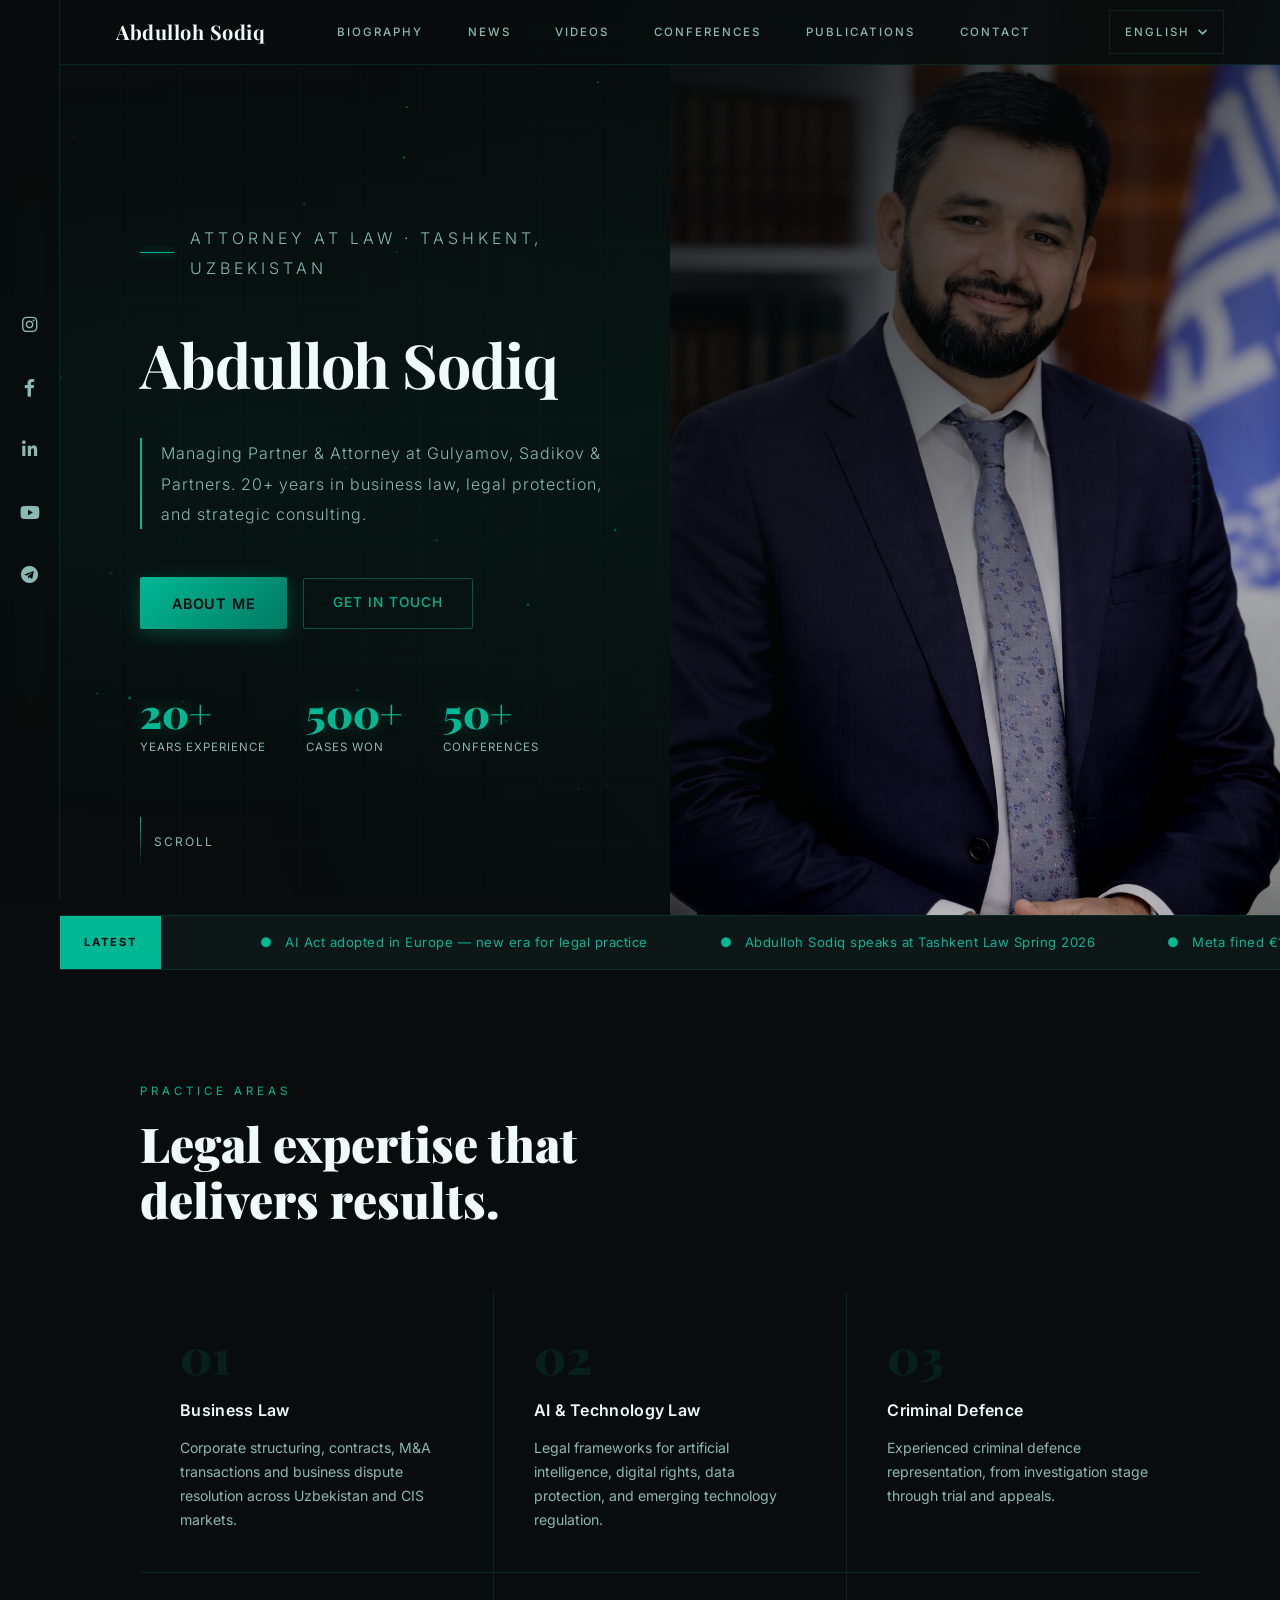
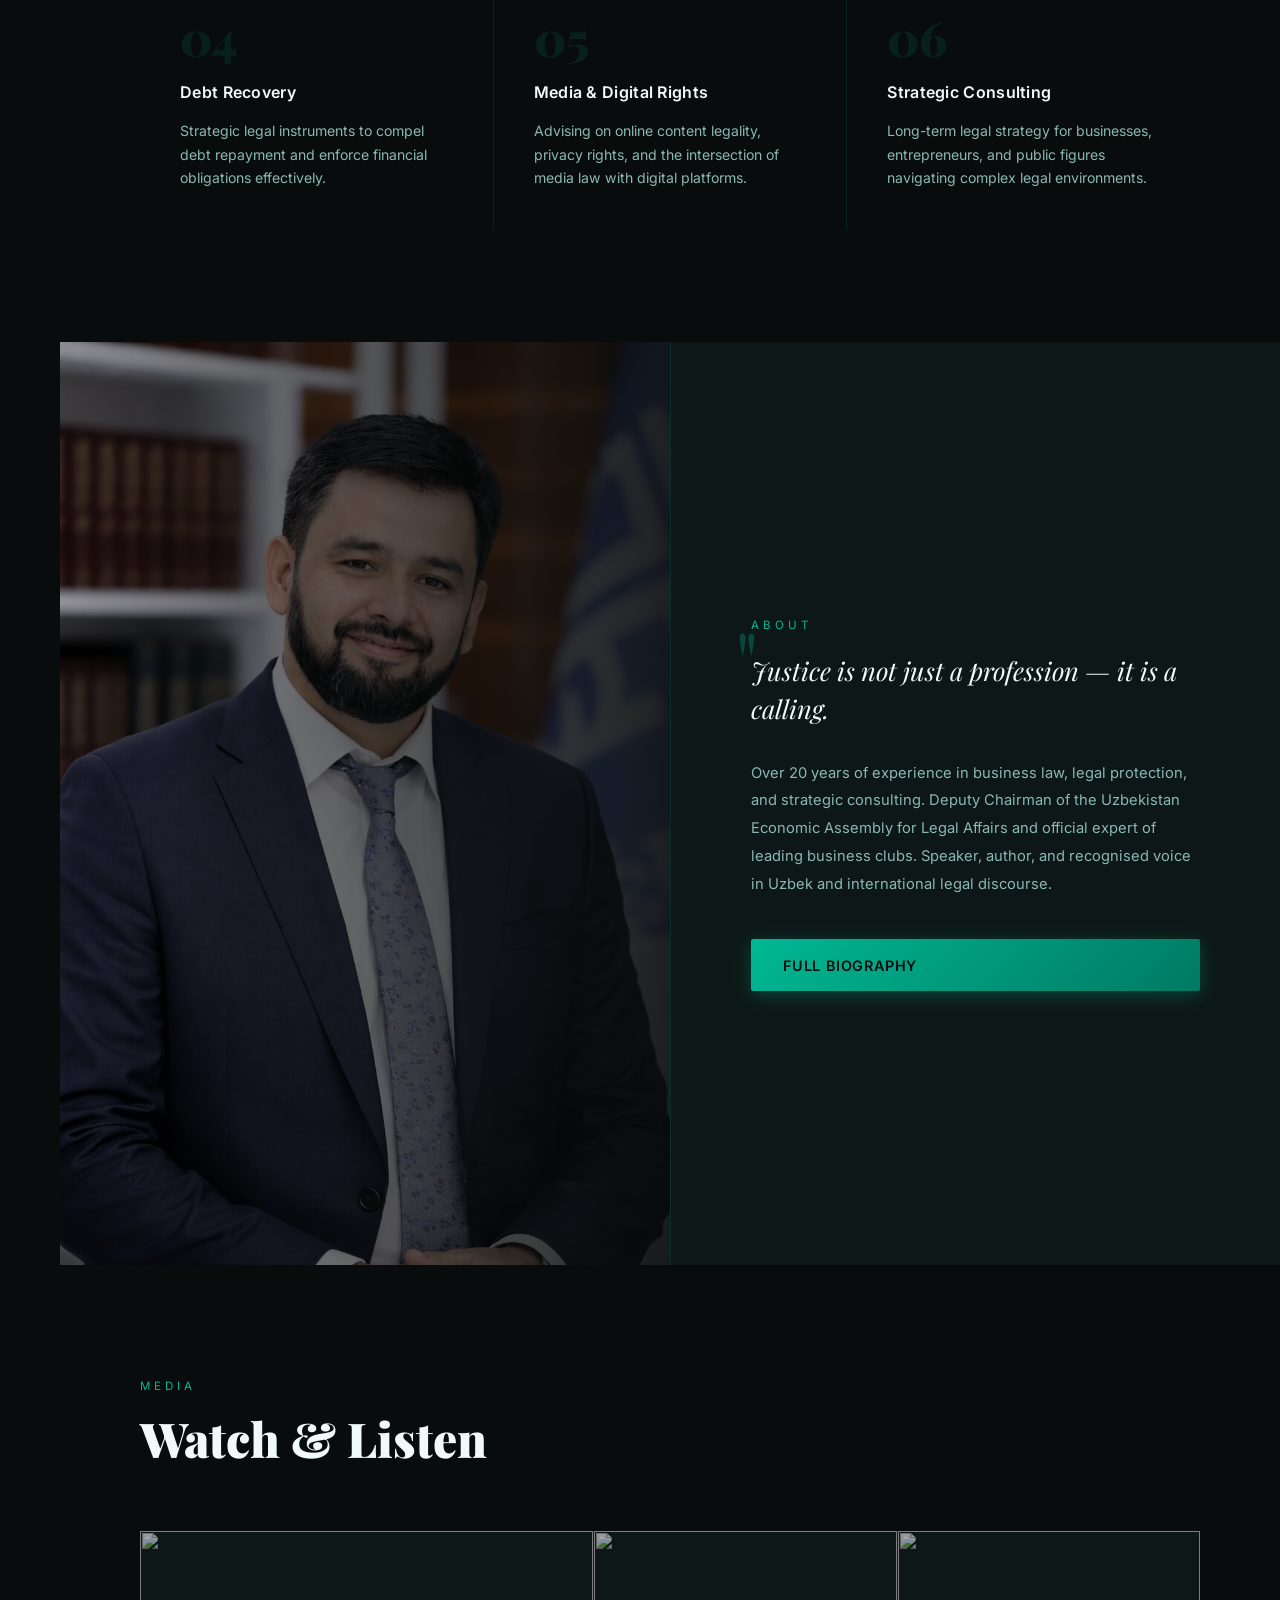
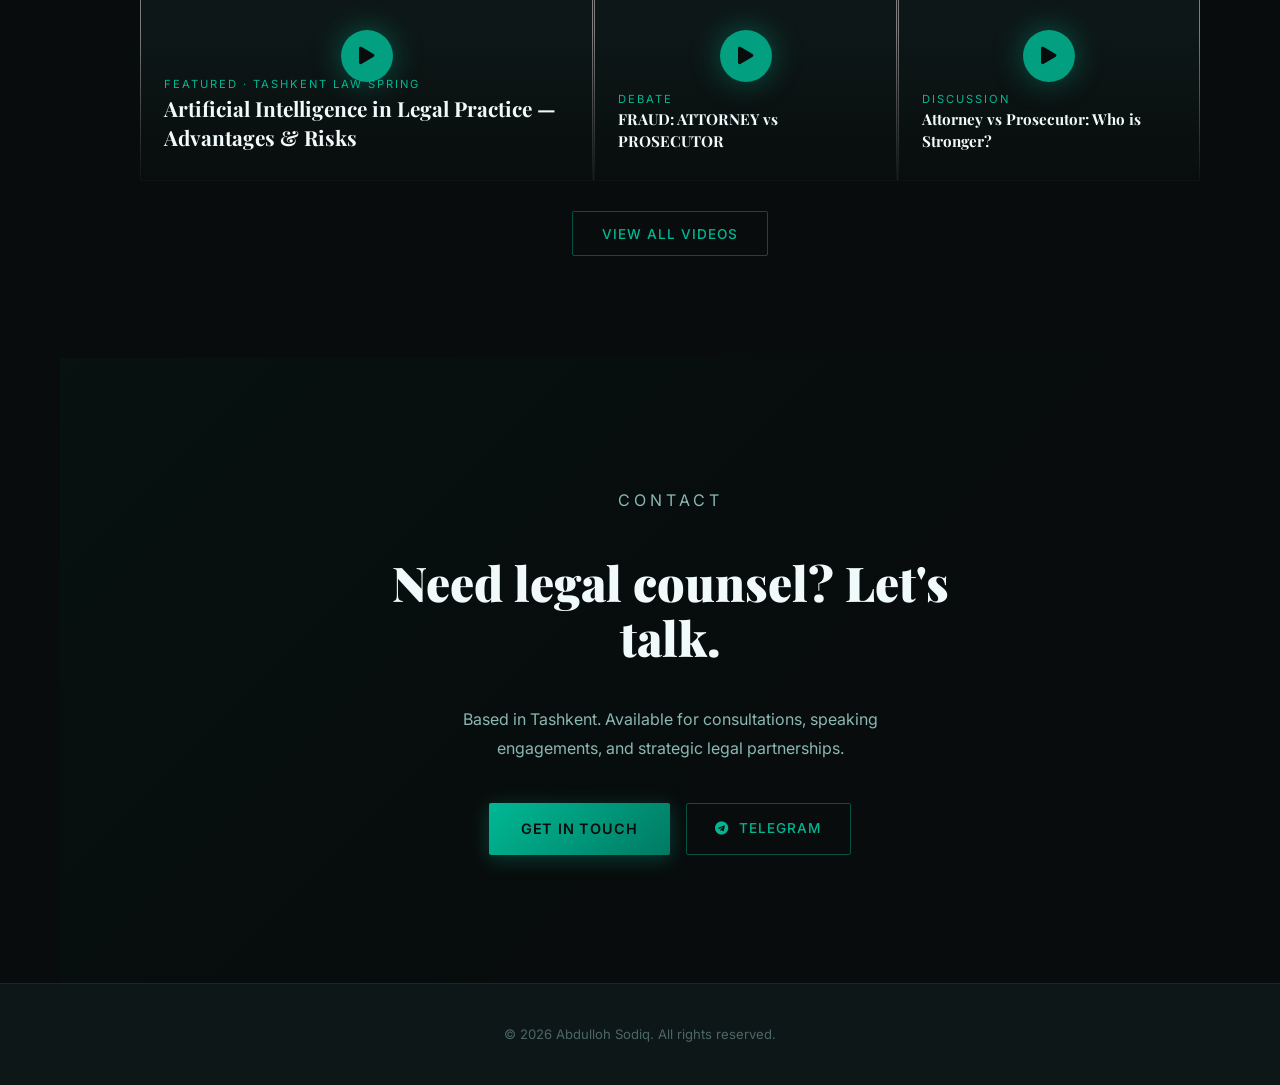
==== commit da180b7b: "Mobile hero: portrait as full-screen backdrop with copy overlaid (homepage + biography)" ====
--- a/index.html
+++ b/index.html
@@ -576,23 +576,38 @@
 
         /* ── RESPONSIVE ── */
         @media (max-width: 992px) {
-            /* Stack the hero instead of deleting the portrait — the photo is
-               the strongest element on the page and must survive on mobile. */
+            /* Magazine-cover treatment: the portrait becomes a full-bleed
+               backdrop and the copy sits on top of it. */
             .hero {
                 grid-template-columns: 1fr;
-                min-height: auto;
+                min-height: 100vh;
+                min-height: 100svh;
             }
             .hero-right {
-                display: block;
-                order: 2;
-                height: 58vh;
-                min-height: 300px;
-                max-height: 460px;
-                border-top: 1px solid var(--border);
+                position: absolute;
+                inset: 0;
+                z-index: 0;
             }
-            .hero-right::after { right: 1rem; font-size: 0.6rem; letter-spacing: 4px; }
-            .hero-left { padding: 8rem 2rem 3.5rem; }
-            /* Hero is no longer full-height, so the scroll cue has no meaning */
+            .hero-right img {
+                object-position: center 15%;
+                filter: brightness(0.6) contrast(1.1) saturate(0.85);
+            }
+            /* Stronger bottom-up veil so the copy stays readable over the photo */
+            .hero-right::before {
+                background: linear-gradient(
+                    to top,
+                    rgba(8,12,12,0.97) 0%,
+                    rgba(8,12,12,0.85) 35%,
+                    rgba(8,12,12,0.5) 70%,
+                    rgba(8,12,12,0.35) 100%
+                );
+            }
+            .hero-right::after { display: none; }
+            .hero-left {
+                justify-content: flex-end;
+                padding: 8rem 1.5rem 3.5rem;
+            }
+            /* Photo now carries the composition, the cue would overlap it */
             .scroll-indicator { display: none; }
 
             .expertise-grid { grid-template-columns: 1fr 1fr; }
